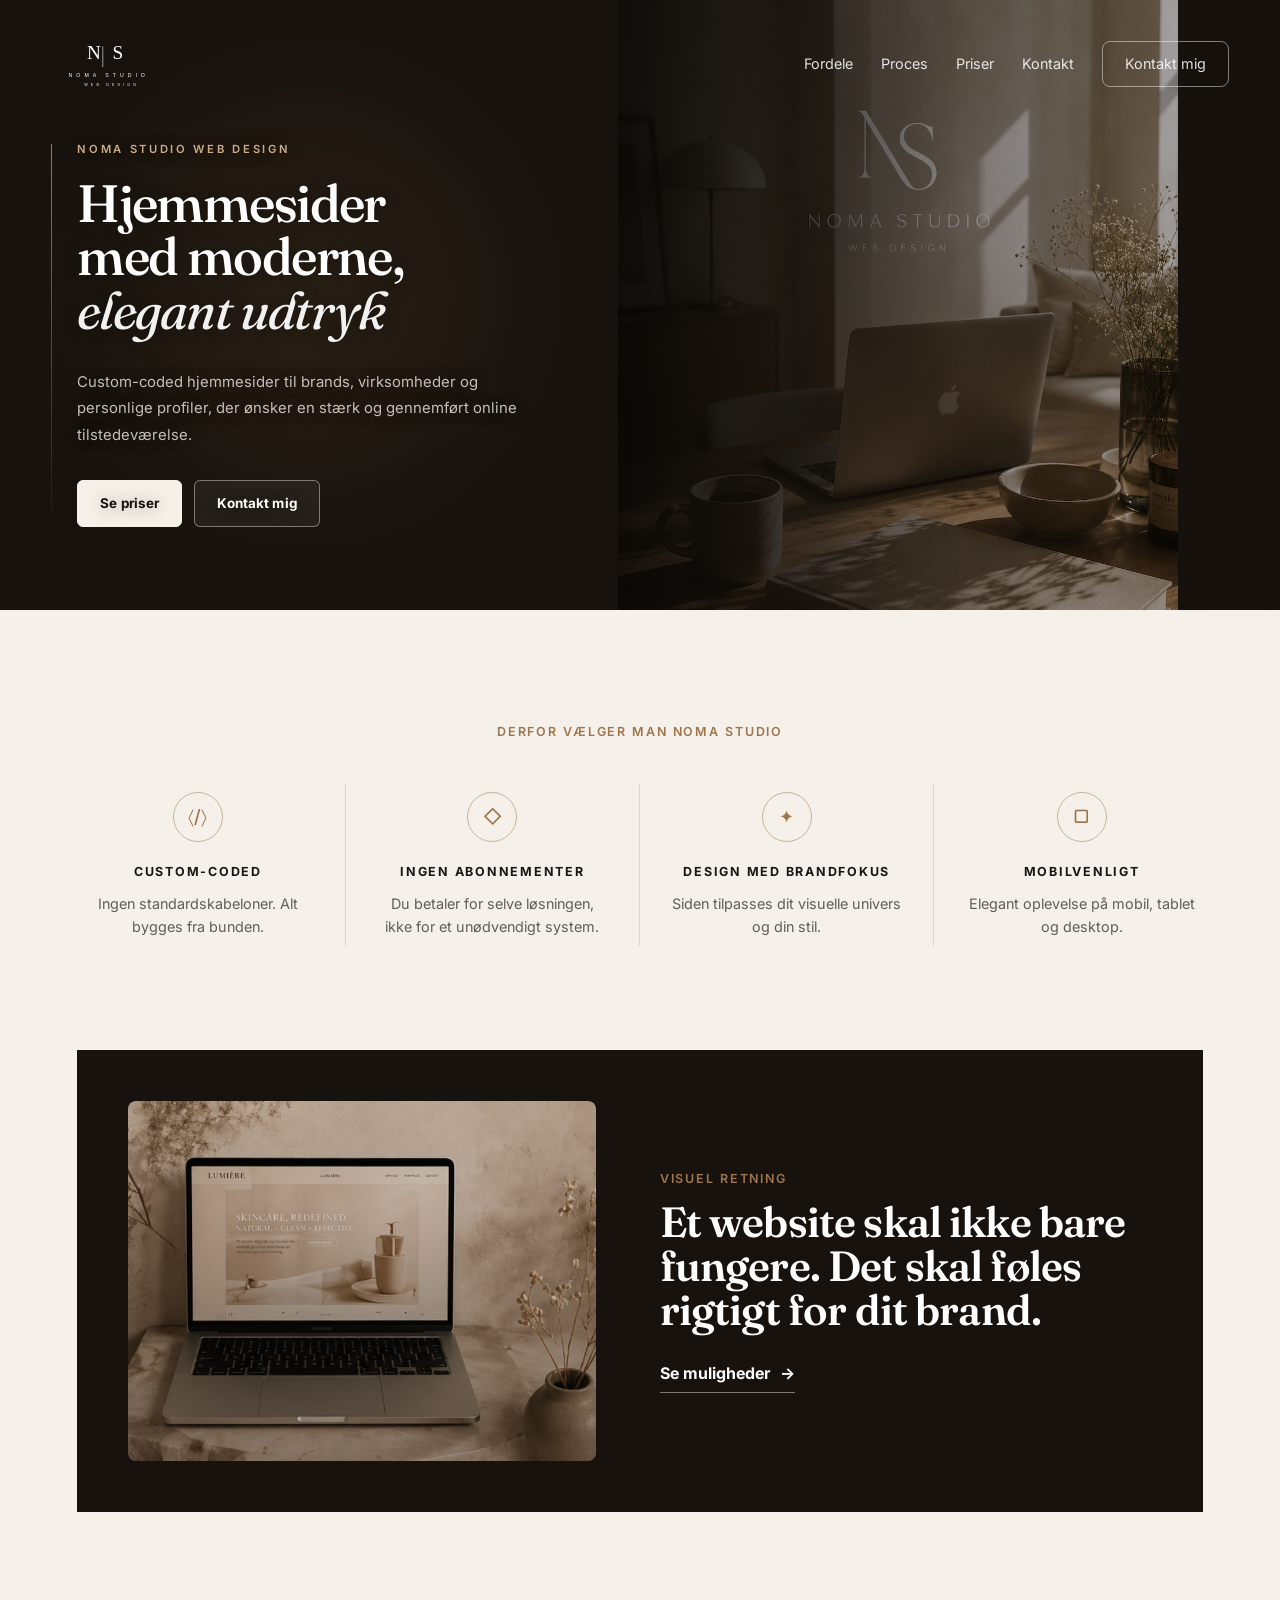
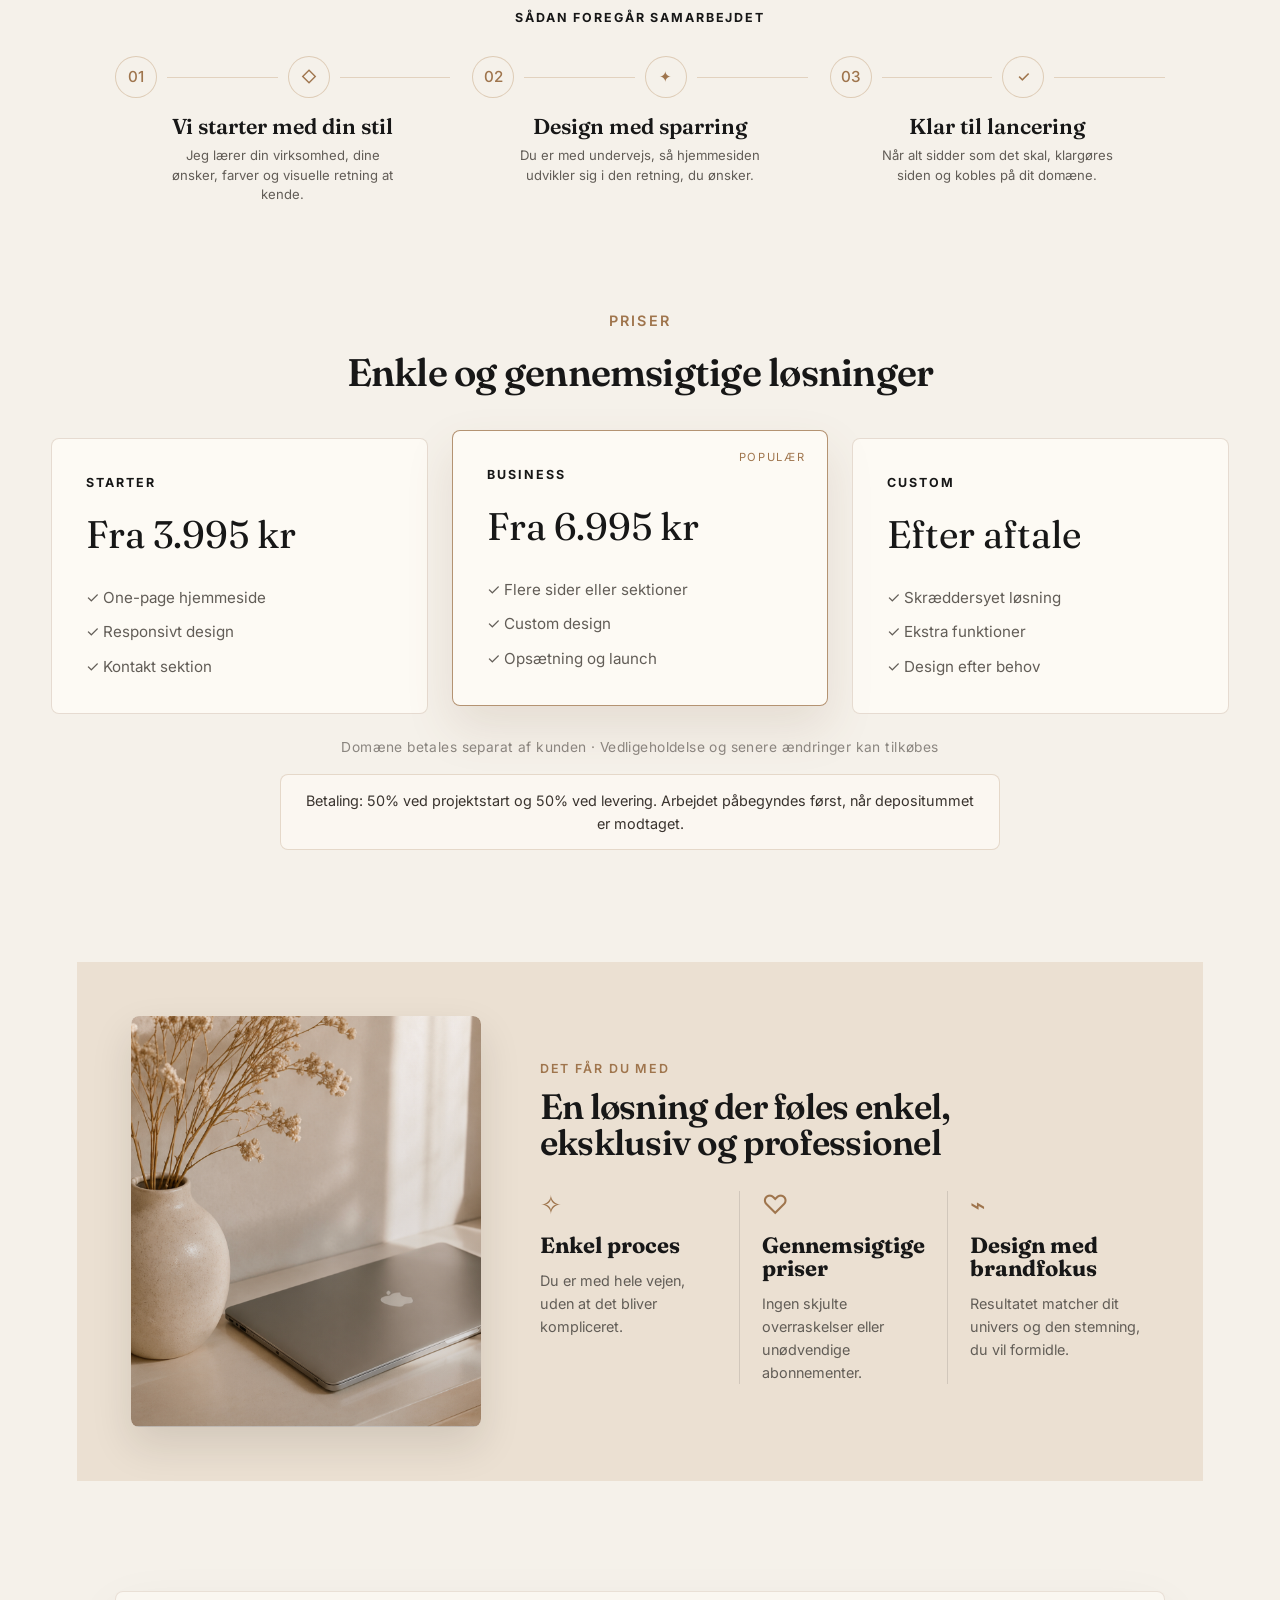
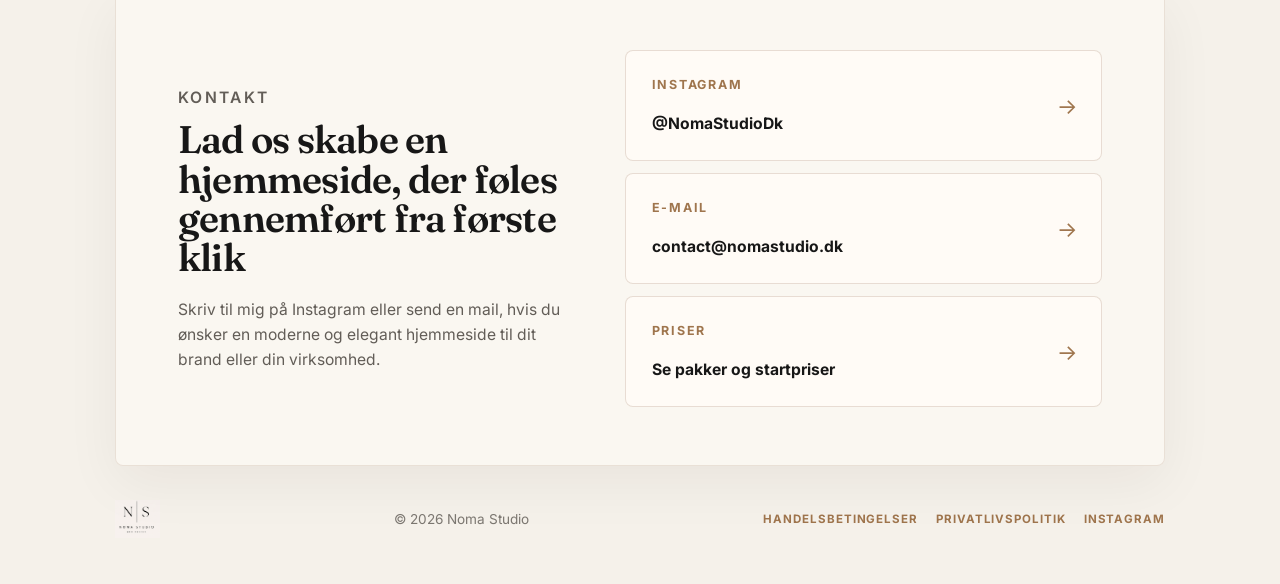
==== index.html @ 877adefb "Add home button and email contact" ====
<!DOCTYPE html>
<html lang="da">
<head>
  <meta charset="UTF-8" />
  <meta name="viewport" content="width=device-width, initial-scale=1.0" />
  <title>Noma Studio | Web design</title>

  <link rel="preconnect" href="https://fonts.googleapis.com" />
  <link rel="preconnect" href="https://fonts.gstatic.com" crossorigin />
  <link
    href="https://fonts.googleapis.com/css2?family=Fraunces:opsz,wght@9..144,500;9..144,600;9..144,700&family=Inter:wght@400;500;600;700&display=swap"
    rel="stylesheet"
  />

  <link rel="stylesheet" href="style.css" />
  <link rel="icon" href="nomastudio-logo.png" />
</head>

<body>
  <header class="hero-section" id="top">
    <nav class="navbar">
      <a href="#top" class="brand" aria-label="Noma Studio">
        <img src="nomastudio-logo-dark.svg" alt="Noma Studio Web Design logo" />
      </a>

      <div class="nav-links">
        <a href="#fordele">Fordele</a>
        <a href="#proces">Proces</a>
        <a href="#priser">Priser</a>
        <a href="#kontakt">Kontakt</a>
        <a href="#kontakt" class="nav-btn">Kontakt mig</a>
      </div>
    </nav>

    <div class="hero-inner">
      <div class="hero-text">
        <p class="eyebrow">Noma Studio Web Design</p>

        <h1>
          <span>Hjemmesider</span>
          <span>med moderne,</span>
          <em>elegant udtryk</em>
        </h1>

        <p>
          Custom-coded hjemmesider til brands, virksomheder og personlige profiler,
          der ønsker en stærk og gennemført online tilstedeværelse.
        </p>

        <div class="hero-buttons">
          <a href="#priser" class="btn btn-dark">Se priser</a>
          <a href="#kontakt" class="btn btn-light">Kontakt mig</a>
        </div>
      </div>
    </div>
  </header>

  <main>
    <section class="benefits reveal" id="fordele">
      <p class="section-label center">Derfor vælger man Noma Studio</p>

      <div class="benefit-grid">
        <article class="benefit-card">
          <div class="icon">〈/〉</div>
          <h3>Custom-coded</h3>
          <p>Ingen standardskabeloner. Alt bygges fra bunden.</p>
        </article>

        <article class="benefit-card">
          <div class="icon">◇</div>
          <h3>Ingen abonnementer</h3>
          <p>Du betaler for selve løsningen, ikke for et unødvendigt system.</p>
        </article>

        <article class="benefit-card">
          <div class="icon">✦</div>
          <h3>Design med brandfokus</h3>
          <p>Siden tilpasses dit visuelle univers og din stil.</p>
        </article>

        <article class="benefit-card">
          <div class="icon">▢</div>
          <h3>Mobilvenligt</h3>
          <p>Elegant oplevelse på mobil, tablet og desktop.</p>
        </article>
      </div>
    </section>

    <section class="visual-break reveal" aria-label="Visuel pause">
      <div class="visual-break-image">
        <img src="PICTURE2.png" alt="Elegant hjemmeside vist på laptop i varm minimalistisk styling" />
      </div>

      <div class="visual-break-text">
        <p class="section-label">Visuel retning</p>
        <h2>Et website skal ikke bare fungere. Det skal føles rigtigt for dit brand.</h2>
        <a href="#priser">Se muligheder <span aria-hidden="true">→</span></a>
      </div>
    </section>

    <section class="process reveal" id="proces">
      <p class="process-label">Sådan foregår samarbejdet</p>

      <div class="process-timeline">
        <article class="process-step">
          <div class="step-top">
            <span class="step-number">01</span>
            <div class="step-line"></div>
            <span class="step-icon">◇</span>
            <div class="step-line"></div>
          </div>
          <h3>Vi starter med din stil</h3>
          <p>Jeg lærer din virksomhed, dine ønsker, farver og visuelle retning at kende.</p>
        </article>

        <article class="process-step">
          <div class="step-top">
            <span class="step-number">02</span>
            <div class="step-line"></div>
            <span class="step-icon">✦</span>
            <div class="step-line"></div>
          </div>
          <h3>Design med sparring</h3>
          <p>Du er med undervejs, så hjemmesiden udvikler sig i den retning, du ønsker.</p>
        </article>

        <article class="process-step">
          <div class="step-top">
            <span class="step-number">03</span>
            <div class="step-line"></div>
            <span class="step-icon">✓</span>
            <div class="step-line"></div>
          </div>
          <h3>Klar til lancering</h3>
          <p>Når alt sidder som det skal, klargøres siden og kobles på dit domæne.</p>
        </article>
      </div>
    </section>

    <section class="pricing reveal" id="priser">
      <p class="section-label center">Priser</p>
      <h2>Enkle og gennemsigtige løsninger</h2>

      <div class="pricing-grid">
        <article class="price-card">
          <h3>Starter</h3>
          <p class="price">Fra 3.995 kr</p>
          <ul>
            <li>✓ One-page hjemmeside</li>
            <li>✓ Responsivt design</li>
            <li>✓ Kontakt sektion</li>
          </ul>
        </article>

        <article class="price-card popular">
          <span class="popular-label">Populær</span>
          <h3>Business</h3>
          <p class="price">Fra 6.995 kr</p>
          <ul>
            <li>✓ Flere sider eller sektioner</li>
            <li>✓ Custom design</li>
            <li>✓ Opsætning og launch</li>
          </ul>
        </article>

        <article class="price-card">
          <h3>Custom</h3>
          <p class="price">Efter aftale</p>
          <ul>
            <li>✓ Skræddersyet løsning</li>
            <li>✓ Ekstra funktioner</li>
            <li>✓ Design efter behov</li>
          </ul>
        </article>
      </div>

      <p class="price-note">
        Domæne betales separat af kunden · Vedligeholdelse og senere ændringer kan tilkøbes
      </p>
      <p class="payment-note">
        Betaling: 50% ved projektstart og 50% ved levering. Arbejdet påbegyndes først,
        når depositummet er modtaget.
      </p>
    </section>

    <section class="value-contact reveal">
      <div class="value-image">
        <img src="PICTURE4.png" alt="Minimalistisk arbejdsbord med laptop, vase og varm belysning" />
      </div>

      <div class="value-content">
        <p class="section-label">Det får du med</p>
        <h2>En løsning der føles enkel, eksklusiv og professionel</h2>

        <div class="mini-values">
          <div class="mini-value">
            <div class="mini-icon">✧</div>
            <h3>Enkel proces</h3>
            <p>Du er med hele vejen, uden at det bliver kompliceret.</p>
          </div>

          <div class="mini-value">
            <div class="mini-icon">♡</div>
            <h3>Gennemsigtige priser</h3>
            <p>Ingen skjulte overraskelser eller unødvendige abonnementer.</p>
          </div>

          <div class="mini-value">
            <div class="mini-icon">⌁</div>
            <h3>Design med brandfokus</h3>
            <p>Resultatet matcher dit univers og den stemning, du vil formidle.</p>
          </div>
        </div>
      </div>
    </section>

    <section class="contact reveal" id="kontakt">
      <div class="contact-text">
        <p class="section-label">Kontakt</p>
        <h2>Lad os skabe en hjemmeside, der føles gennemført fra første klik</h2>
        <p>
          Skriv til mig på Instagram eller send en mail, hvis du ønsker en moderne
          og elegant hjemmeside til dit brand eller din virksomhed.
        </p>
      </div>

      <div class="contact-cards">
        <a class="contact-card" href="https://www.instagram.com/NomaStudioDk/" target="_blank" rel="noreferrer">
          <span>Instagram</span>
          <strong>@NomaStudioDk</strong>
          <span class="card-arrow" aria-hidden="true">→</span>
        </a>

        <a class="contact-card" href="mailto:contact@nomastudio.dk">
          <span>E-mail</span>
          <strong>contact@nomastudio.dk</strong>
          <span class="card-arrow" aria-hidden="true">→</span>
        </a>

        <a class="contact-card" href="#priser">
          <span>Priser</span>
          <strong>Se pakker og startpriser</strong>
          <span class="card-arrow" aria-hidden="true">→</span>
        </a>
      </div>
    </section>
  </main>

  <footer class="footer">
    <a href="#top" class="footer-logo" aria-label="Noma Studio">
      <img src="nomastudio-logo.png" alt="Noma Studio Web Design logo" />
    </a>
    <p>© 2026 Noma Studio</p>
    <div class="footer-links">
      <a href="handelsbetingelser.html">Handelsbetingelser</a>
      <a href="privatlivspolitik.html">Privatlivspolitik</a>
      <a href="https://www.instagram.com/NomaStudioDk/" target="_blank" rel="noreferrer">
        Instagram
      </a>
    </div>
  </footer>

  <script>
    const revealItems = document.querySelectorAll(".reveal");

    const revealObserver = new IntersectionObserver(
      (entries) => {
        entries.forEach((entry) => {
          if (entry.isIntersecting) {
            entry.target.classList.add("is-visible");
            revealObserver.unobserve(entry.target);
          }
        });
      },
      { threshold: 0.16 }
    );

    revealItems.forEach((item) => revealObserver.observe(item));
  </script>
</body>
</html>
---- style.css ----
:root {
  --bg: #f5f1ea;
  --panel: #ebe0d2;
  --text: #171717;
  --muted: #625d57;
  --accent: #9f754d;
  --accent-deep: #7f5734;
  --ink-soft: #39332e;
  --line: rgba(127, 87, 52, 0.18);
  --card: rgba(255, 252, 247, 0.74);
  --shadow: 0 22px 55px rgba(32, 25, 19, 0.1);
  --max: 1180px;
}

* {
  margin: 0;
  padding: 0;
  box-sizing: border-box;
}

html {
  scroll-behavior: smooth;
}

body {
  font-family: "Inter", sans-serif;
  background: var(--bg);
  color: var(--text);
  line-height: 1.6;
}

a {
  color: inherit;
  text-decoration: none;
}

img {
  width: 100%;
  display: block;
}

/* HERO TOP */
.hero-section {
  min-height: 610px;
  color: #fff;
  background:
    linear-gradient(
      90deg,
      rgba(6, 5, 4, 0.9) 0%,
      rgba(18, 15, 12, 0.76) 36%,
      rgba(18, 15, 12, 0.42) 62%,
      rgba(18, 15, 12, 0.18) 100%
    ),
    url("value-studio.png");
  background-color: #17120d;
  background-size: min(44vw, 560px) auto;
  background-position: right 8vw center;
  background-repeat: no-repeat;
  position: relative;
  overflow: hidden;
}

.hero-section::after {
  content: "";
  position: absolute;
  inset: 0;
  pointer-events: none;
  background:
    radial-gradient(circle at 24% 48%, rgba(159, 117, 77, 0.13), transparent 28%),
    linear-gradient(90deg, rgba(15, 11, 8, 0) 0%, rgba(15, 11, 8, 0) 58%, rgba(15, 11, 8, 0.2) 100%);
}

.navbar {
  width: min(92%, var(--max));
  margin: 0 auto;
  padding: 34px 0 0;
  display: flex;
  align-items: center;
  justify-content: space-between;
  gap: 28px;
  position: relative;
  z-index: 2;
}

.brand {
  display: inline-flex;
  align-items: center;
  justify-content: center;
  width: auto;
  height: auto;
  padding: 0;
  flex: 0 0 auto;
}

.brand img {
  width: 104px;
  height: auto;
  max-width: 104px;
  max-height: 60px;
  object-fit: contain;
}

.nav-links {
  display: flex;
  align-items: center;
  gap: 28px;
}

.nav-links a {
  font-size: 0.9rem;
  color: rgba(255, 255, 255, 0.86);
}

.nav-btn {
  padding: 10px 22px;
  border: 1px solid rgba(255, 255, 255, 0.46);
  border-radius: 8px;
}

.hero-inner {
  width: min(92%, var(--max));
  margin: 0 auto;
  min-height: 480px;
  display: flex;
  align-items: center;
  position: relative;
  z-index: 1;
}

.hero-text {
  max-width: 520px;
  padding-left: 26px;
  position: relative;
  text-shadow: 0 1px 16px rgba(0, 0, 0, 0.34);
}

.hero-text::before {
  content: "";
  position: absolute;
  left: 0;
  top: 3px;
  width: 1px;
  height: 100%;
  max-height: 370px;
  background: linear-gradient(180deg, rgba(178, 129, 82, 0.9), rgba(178, 129, 82, 0.08));
}

.eyebrow,
.section-label {
  text-transform: uppercase;
  letter-spacing: 0.15em;
  font-size: 0.78rem;
  font-weight: 600;
  color: var(--accent);
}

.eyebrow {
  margin-bottom: 18px;
}

.hero-text .eyebrow {
  color: rgba(215, 181, 145, 0.94);
  font-size: 0.7rem;
  letter-spacing: 0.24em;
}

.hero-text h1 {
  font-family: "Fraunces", serif;
  font-size: clamp(2.65rem, 4.1vw, 3.65rem);
  letter-spacing: -0.03em;
  line-height: 1.02;
  font-weight: 520;
  max-width: 520px;
  margin-bottom: 32px;
}

.hero-text h1 em,
.hero-text h1 span {
  display: block;
}

.hero-text h1 em {
  font-style: italic;
  color: rgba(255, 255, 255, 0.94);
  font-weight: 430;
}

.hero-text > p:not(.eyebrow) {
  max-width: 455px;
  color: rgba(245, 241, 234, 0.78);
  font-size: 0.93rem;
  line-height: 1.75;
  margin-bottom: 32px;
}

.hero-buttons {
  display: flex;
  gap: 12px;
}

.btn {
  display: inline-flex;
  align-items: center;
  justify-content: center;
  min-height: 46px;
  padding: 12px 22px;
  border-radius: 6px;
  font-weight: 700;
  font-size: 0.84rem;
  letter-spacing: 0.01em;
  transition: transform 0.22s ease, background 0.22s ease, border-color 0.22s ease;
}

.btn:hover {
  transform: scale(1.02);
}

.btn-dark {
  background: #f6f0e8;
  color: #17120d;
  border: 1px solid #f6f0e8;
}

.btn-dark:hover {
  background: #ffffff;
  border-color: #ffffff;
}

.btn-light {
  border: 1px solid rgba(245, 241, 234, 0.42);
  background: rgba(245, 241, 234, 0.05);
  color: #fff;
}

.btn-light:hover {
  background: rgba(159, 117, 77, 0.34);
  border-color: rgba(215, 181, 145, 0.7);
}

/* BENEFITS */
.benefits {
  width: min(92%, var(--max));
  margin: 0 auto;
  padding: 112px 0 104px;
}

.center {
  text-align: center;
}

.benefit-grid {
  display: grid;
  grid-template-columns: repeat(4, 1fr);
  gap: 0;
  margin-top: 42px;
}

.benefit-card {
  text-align: center;
  padding: 8px 30px;
  border-right: 1px solid var(--line);
}

.benefit-card:last-child {
  border-right: none;
}

.icon {
  width: 50px;
  height: 50px;
  border: 1px solid rgba(159, 117, 77, 0.5);
  color: var(--accent);
  border-radius: 50%;
  margin: 0 auto 20px;
  display: flex;
  align-items: center;
  justify-content: center;
  font-family: "Inter", sans-serif;
  font-size: 1.15rem;
  font-weight: 500;
}

.benefit-card h3 {
  text-transform: uppercase;
  letter-spacing: 0.14em;
  font-size: 0.78rem;
  margin-bottom: 10px;
}

.benefit-card p {
  color: var(--muted);
  font-size: 0.9rem;
}

/* PROCESS */
.process {
  width: min(88%, 1050px);
  margin: 0 auto;
  padding: 96px 0 48px;
  text-align: center;
}

.process-label {
  text-transform: uppercase;
  letter-spacing: 0.15em;
  font-size: 0.78rem;
  font-weight: 700;
  color: var(--text);
  margin-bottom: 28px;
}

/* VISUAL BREAK */
.visual-break {
  display: grid;
  grid-template-columns: minmax(320px, 0.95fr) 1fr;
  gap: clamp(38px, 5vw, 74px);
  width: min(88%, var(--max));
  margin: 0 auto;
  padding: clamp(34px, 4vw, 54px);
  align-items: center;
  background: #17120d;
  color: #fff;
}

.visual-break-image {
  position: relative;
  overflow: hidden;
  border-radius: 8px;
  min-height: 360px;
}

.visual-break-image::after {
  content: "";
  position: absolute;
  inset: 0;
  background: linear-gradient(180deg, rgba(23, 18, 13, 0.04), rgba(23, 18, 13, 0.26));
  pointer-events: none;
}

.visual-break-image img {
  height: 100%;
  min-height: 360px;
  object-fit: cover;
  object-position: center;
  filter: saturate(0.9) sepia(0.08) brightness(0.95);
}

.visual-break-text {
  max-width: 520px;
}

.visual-break h2 {
  font-family: "Fraunces", serif;
  font-size: clamp(2rem, 3.3vw, 3.15rem);
  letter-spacing: -0.02em;
  line-height: 1.04;
  font-weight: 600;
  margin: 12px 0 28px;
}

.visual-break a {
  display: inline-flex;
  align-items: center;
  gap: 10px;
  color: #fff;
  font-weight: 700;
  border-bottom: 1px solid rgba(255, 255, 255, 0.44);
  padding-bottom: 6px;
}

.visual-break a span {
  transition: transform 0.22s ease;
}

.visual-break a:hover span {
  transform: translateX(4px);
}

.process-timeline {
  display: grid;
  grid-template-columns: repeat(3, 1fr);
  gap: 22px;
}

.step-top {
  display: grid;
  grid-template-columns: auto 1fr auto 1fr;
  align-items: center;
  gap: 10px;
  margin-bottom: 18px;
}

.step-number,
.step-icon {
  width: 42px;
  height: 42px;
  border: 1px solid rgba(184, 143, 99, 0.38);
  border-radius: 50%;
  background: var(--bg);
  color: var(--accent);
  display: inline-flex;
  align-items: center;
  justify-content: center;
  font-size: 0.95rem;
  font-family: "Inter", sans-serif;
  font-weight: 500;
}

.step-line {
  height: 1px;
  background: rgba(184, 143, 99, 0.32);
}

.process-step h3 {
  font-family: "Fraunces", serif;
  font-size: 1.35rem;
  line-height: 1;
  font-weight: 600;
  margin-bottom: 8px;
}

.process-step p {
  max-width: 240px;
  margin: 0 auto;
  color: var(--muted);
  font-size: 0.82rem;
  line-height: 1.5;
}

/* PRICING */
.pricing {
  width: min(92%, var(--max));
  margin: 0 auto;
  padding: 56px 0 112px;
  text-align: center;
}

.pricing h2 {
  font-family: "Fraunces", serif;
  font-size: clamp(1.8rem, 3vw, 2.5rem);
  letter-spacing: -0.02em;
  font-weight: 600;
  margin: 10px 0 34px;
}

.pricing > .section-label {
  font-size: 0.9rem;
  font-weight: 600;
}

.pricing-grid {
  display: grid;
  grid-template-columns: repeat(3, 1fr);
  gap: 24px;
  text-align: left;
}

.price-card {
  position: relative;
  padding: 34px;
  border: 1px solid var(--line);
  border-radius: 8px;
  background: var(--card);
  transition: transform 0.25s ease, box-shadow 0.25s ease, border-color 0.25s ease;
}

.price-card.popular {
  transform: translateY(-8px);
  border-color: rgba(159, 117, 77, 0.78);
  box-shadow: 0 22px 48px rgba(127, 87, 52, 0.13);
}

.price-card:hover {
  transform: translateY(-4px);
  border-color: rgba(159, 117, 77, 0.38);
  box-shadow: 0 18px 42px rgba(32, 25, 19, 0.08);
}

.price-card.popular:hover {
  transform: translateY(-10px);
}

.popular-label {
  position: absolute;
  top: 18px;
  right: 22px;
  font-size: 0.7rem;
  color: var(--accent);
  text-transform: uppercase;
  letter-spacing: 0.15em;
}

.price-card h3 {
  text-transform: uppercase;
  letter-spacing: 0.16em;
  font-size: 0.78rem;
  margin-bottom: 12px;
}

.price {
  font-family: "Fraunces", serif;
  font-size: 2.4rem;
  margin-bottom: 20px;
}

.price-card ul {
  list-style: none;
  display: grid;
  gap: 10px;
  color: var(--muted);
  font-size: 0.95rem;
}

.price-note {
  text-align: center;
  color: rgba(98, 93, 87, 0.72);
  font-size: 0.86rem;
  letter-spacing: 0.03em;
  margin-top: 22px;
}

.payment-note {
  max-width: 720px;
  margin: 16px auto 0;
  padding: 14px 18px;
  border: 1px solid rgba(159, 117, 77, 0.24);
  border-radius: 8px;
  background: rgba(255, 252, 247, 0.58);
  color: var(--ink-soft);
  font-size: 0.9rem;
  line-height: 1.6;
}

/* VALUE */
.value-contact {
  display: grid;
  grid-template-columns: minmax(260px, 350px) 1fr;
  gap: clamp(30px, 4.6vw, 64px);
  width: min(88%, var(--max));
  margin: 0 auto;
  padding: clamp(34px, 4.5vw, 54px);
  align-items: center;
  background: var(--panel);
}

.value-image {
  align-self: center;
  position: relative;
  overflow: hidden;
  border-radius: 8px;
  box-shadow: 0 18px 42px rgba(32, 25, 19, 0.12);
}

.value-image::after {
  content: "";
  position: absolute;
  inset: 0;
  background: linear-gradient(180deg, rgba(23, 18, 13, 0.02), rgba(23, 18, 13, 0.18));
  pointer-events: none;
}

.value-image img {
  height: auto;
  aspect-ratio: 4 / 4.7;
  object-fit: cover;
  object-position: 34% center;
  border-radius: 8px;
}

.value-content {
  padding: 0;
}

.value-content h2 {
  font-family: "Fraunces", serif;
  font-size: clamp(2.05rem, 2.75vw, 2.75rem);
  letter-spacing: -0.02em;
  line-height: 1.03;
  max-width: 560px;
  margin: 10px 0 30px;
  font-weight: 600;
}

.mini-values {
  display: grid;
  grid-template-columns: repeat(3, 1fr);
  gap: 0;
  max-width: 760px;
}

.mini-value {
  padding: 0 22px;
  border-right: 1px solid rgba(23, 23, 23, 0.12);
}

.mini-value:first-child {
  padding-left: 0;
}

.mini-value:last-child {
  border-right: none;
  padding-right: 0;
}

.mini-icon {
  color: var(--accent);
  font-size: 1.65rem;
  line-height: 1;
  margin-bottom: 16px;
}

.mini-values h3 {
  font-family: "Fraunces", serif;
  font-size: 1.38rem;
  line-height: 1.05;
  margin-bottom: 12px;
}

.mini-values p {
  color: var(--muted);
  font-size: 0.9rem;
  line-height: 1.6;
}

/* CONTACT */
.contact {
  display: grid;
  grid-template-columns: 0.9fr 1.1fr;
  gap: 56px;
  width: min(84%, 1050px);
  margin: 110px auto 0;
  padding: 58px 62px;
  align-items: center;
  background: rgba(255, 252, 247, 0.54);
  border: 1px solid rgba(127, 87, 52, 0.14);
  border-radius: 8px;
  box-shadow: 0 18px 55px rgba(32, 25, 19, 0.055);
}

.contact h2 {
  font-family: "Fraunces", serif;
  font-size: clamp(2.2rem, 3vw, 3.05rem);
  letter-spacing: -0.02em;
  line-height: 1.02;
  max-width: 500px;
  margin: 10px 0 20px;
  font-weight: 600;
}

.contact p {
  color: var(--muted);
  max-width: 430px;
  font-size: 0.98rem;
}

.contact-cards {
  display: grid;
  gap: 12px;
}

.contact-card {
  position: relative;
  display: grid;
  gap: 8px;
  padding: 24px 58px 24px 26px;
  border: 1px solid var(--line);
  border-radius: 8px;
  background: rgba(255, 252, 247, 0.86);
  transition: transform 0.25s ease, box-shadow 0.25s ease, border-color 0.25s ease, background 0.25s ease;
}

.contact-card:hover {
  transform: translateY(-4px);
  border-color: rgba(159, 117, 77, 0.48);
  background: rgba(255, 252, 247, 0.92);
  box-shadow: 0 16px 36px rgba(32, 25, 19, 0.07);
}

.card-arrow {
  position: absolute;
  right: 24px;
  top: 50%;
  color: var(--accent);
  font-size: 1.35rem;
  transform: translateY(-50%);
  transition: transform 0.22s ease;
}

.contact-card:hover .card-arrow {
  transform: translate(5px, -50%);
}

.reveal {
  opacity: 0;
  transform: translateY(24px);
  transition: opacity 0.7s ease, transform 0.7s ease;
}

.reveal.is-visible {
  opacity: 1;
  transform: translateY(0);
}

@media (prefers-reduced-motion: reduce) {
  html {
    scroll-behavior: auto;
  }

  .btn,
  .price-card,
  .contact-cards a,
  .reveal {
    transition: none;
  }

  .reveal {
    opacity: 1;
    transform: none;
  }
}

.contact-cards span:not(.card-arrow) {
  display: block;
  font-size: 0.78rem;
  color: var(--accent);
  margin-bottom: 8px;
  text-transform: uppercase;
  letter-spacing: 0.14em;
  font-weight: 700;
}

.contact-cards strong {
  font-size: 0.98rem;
}

.footer {
  display: flex;
  align-items: center;
  justify-content: space-between;
  gap: 24px;
  width: min(84%, 1050px);
  margin: 0 auto;
  padding: 34px 0 46px;
  color: rgba(98, 93, 87, 0.82);
  font-size: 0.85rem;
}

.footer-logo {
  display: inline-flex;
  align-items: center;
}

.footer-logo img {
  width: auto;
  max-height: 38px;
  object-fit: contain;
}

.footer-links {
  display: flex;
  align-items: center;
  justify-content: flex-end;
  gap: 18px;
  flex-wrap: wrap;
}

.footer-links a {
  color: var(--accent);
  font-weight: 700;
  letter-spacing: 0.08em;
  text-transform: uppercase;
  font-size: 0.72rem;
}

/* LEGAL PAGES */
.legal-page {
  background:
    linear-gradient(180deg, rgba(235, 224, 210, 0.78), rgba(245, 241, 234, 0.96) 360px),
    var(--bg);
}

.legal-header {
  width: min(92%, var(--max));
  margin: 0 auto;
  padding: 32px 0 58px;
}

.legal-nav {
  display: flex;
  align-items: center;
  justify-content: space-between;
  gap: 28px;
}

.legal-nav .brand img {
  width: 92px;
  max-width: 92px;
  max-height: 54px;
}

.legal-nav-links {
  display: flex;
  align-items: center;
  gap: 24px;
  color: var(--muted);
  font-size: 0.88rem;
  font-weight: 600;
}

.legal-nav-links a {
  transition: color 0.2s ease;
}

.legal-nav-links a:hover {
  color: var(--accent);
}

.legal-home-btn {
  padding: 9px 16px;
  border: 1px solid rgba(159, 117, 77, 0.3);
  border-radius: 8px;
  background: rgba(255, 252, 247, 0.48);
  color: var(--text);
}

.legal-home-btn:hover {
  border-color: rgba(159, 117, 77, 0.56);
  background: rgba(255, 252, 247, 0.76);
}

.legal-hero {
  max-width: 760px;
  padding-top: 92px;
}

.legal-hero h1 {
  font-family: "Fraunces", serif;
  font-size: clamp(2.6rem, 5vw, 4.4rem);
  letter-spacing: -0.03em;
  line-height: 1.02;
  font-weight: 600;
  margin: 12px 0 16px;
}

.legal-hero > p:not(.section-label) {
  color: var(--muted);
  font-weight: 600;
}

.legal-content {
  width: min(92%, 900px);
  margin: 0 auto;
  padding: 0 0 92px;
}

.legal-card {
  padding: clamp(34px, 5vw, 62px);
  border: 1px solid var(--line);
  border-radius: 8px;
  background: rgba(255, 252, 247, 0.76);
  box-shadow: 0 24px 60px rgba(32, 25, 19, 0.06);
}

.legal-card h2 {
  font-family: "Fraunces", serif;
  font-size: clamp(1.35rem, 2vw, 1.75rem);
  line-height: 1.1;
  letter-spacing: -0.01em;
  margin: 36px 0 12px;
}

.legal-card p,
.legal-card li {
  color: var(--muted);
  font-size: 0.96rem;
  line-height: 1.75;
}

.legal-card p + p,
.legal-card ul + p,
.legal-card p + ul {
  margin-top: 10px;
}

.legal-card ul {
  padding-left: 20px;
}

.legal-card a {
  color: var(--accent-deep);
  font-weight: 700;
  border-bottom: 1px solid rgba(127, 87, 52, 0.26);
}

.legal-card hr {
  border: 0;
  border-top: 1px solid var(--line);
  margin: 34px 0 6px;
}

/* RESPONSIVE */
@media (max-width: 950px) {
  .hero-section {
    background:
      linear-gradient(
        90deg,
        rgba(6, 5, 4, 0.86),
        rgba(18, 15, 12, 0.48)
      ),
      url("value-studio.png");
    background-size: auto 540px;
    background-position: right -20px center;
  }

  .navbar {
    flex-direction: column;
    align-items: flex-start;
  }

  .nav-links {
    flex-wrap: wrap;
    gap: 16px;
  }

  .hero-inner {
    min-height: 470px;
  }

  .benefit-grid,
  .visual-break,
  .process-timeline,
  .pricing-grid,
  .mini-values,
  .contact-cards,
  .value-contact,
  .contact {
    grid-template-columns: 1fr;
  }

  .value-image img {
    max-height: 300px;
    aspect-ratio: 16 / 10;
    object-position: 36% center;
  }

  .benefit-card {
    border-right: none;
    border-bottom: 1px solid var(--line);
    padding: 28px 0;
  }

  .benefit-card:last-child {
    border-bottom: none;
  }

  .visual-break {
    width: min(92%, var(--max));
  }

  .visual-break-image,
  .visual-break-image img {
    min-height: 300px;
  }

  .mini-value {
    border-right: none;
    border-bottom: 1px solid rgba(23, 23, 23, 0.12);
    padding: 22px 0;
  }

  .mini-value:last-child {
    border-bottom: none;
  }

  .contact {
    width: min(92%, var(--max));
    margin-top: 72px;
  }

  .legal-nav {
    align-items: flex-start;
  }

  .legal-nav-links {
    justify-content: flex-end;
    flex-wrap: wrap;
    gap: 12px 18px;
  }
}

@media (max-width: 768px) {
  .hero-section {
    min-height: 640px;
    background:
      linear-gradient(180deg, rgba(8, 7, 6, 0.72) 0%, rgba(8, 7, 6, 0.62) 38%, rgba(8, 7, 6, 0.9) 100%),
      url("value-studio.png");
    background-size: cover;
    background-position: 58% center;
    background-repeat: no-repeat;
  }

  .navbar {
    width: min(88%, var(--max));
    padding-top: 24px;
    flex-direction: row;
    align-items: center;
    gap: 14px;
  }

  .brand {
    overflow: hidden;
    border-radius: 8px;
  }

  .brand img {
    width: 82px;
    max-width: 82px;
    max-height: 48px;
  }

  .nav-links {
    margin-left: auto;
    gap: 12px;
  }

  .nav-links a:not(.nav-btn) {
    display: none;
  }

  .nav-links a {
    font-size: 0.82rem;
  }

  .nav-btn {
    padding: 9px 15px;
    border-radius: 8px;
    background: rgba(23, 18, 13, 0.32);
    backdrop-filter: blur(10px);
  }

  .hero-inner {
    width: min(88%, var(--max));
    min-height: 500px;
    align-items: center;
    padding: 34px 0 44px;
  }

  .hero-text {
    max-width: 100%;
    padding-left: 18px;
  }

  .hero-text::before {
    max-height: 300px;
  }

  .hero-text h1 em,
  .hero-text h1 span {
    display: inline;
  }

  .hero-text h1 span::after {
    content: " ";
  }

  .hero-text h1 {
    font-size: clamp(1.9rem, 7.5vw, 2.45rem);
    max-width: 340px;
    line-height: 1.08;
    letter-spacing: -0.025em;
    margin-bottom: 20px;
  }

  .hero-text > p:not(.eyebrow) {
    font-size: 0.9rem;
    line-height: 1.55;
    max-width: 325px;
    margin-bottom: 22px;
  }

  .hero-buttons {
    flex-direction: column;
    max-width: 100%;
    width: min(100%, 340px);
  }

  .hero-buttons .btn {
    width: 100%;
    min-height: 48px;
  }

  .benefits {
    padding: 58px 0 52px;
  }

  .benefit-grid {
    grid-template-columns: repeat(2, minmax(0, 1fr));
    gap: 18px;
    margin-top: 28px;
  }

  .benefit-card {
    border: 1px solid var(--line);
    border-radius: 8px;
    padding: 20px 14px;
    background: rgba(255, 252, 247, 0.44);
  }

  .benefit-card:last-child {
    border: 1px solid var(--line);
  }

  .benefit-card .icon {
    width: 38px;
    height: 38px;
    margin-bottom: 14px;
    font-size: 0.95rem;
  }

  .benefit-card h3 {
    font-size: 0.66rem;
    letter-spacing: 0.1em;
    margin-bottom: 7px;
  }

  .benefit-card p {
    font-size: 0.76rem;
    line-height: 1.45;
  }

  .visual-break {
    padding: 28px;
    gap: 24px;
  }

  .visual-break-image,
  .visual-break-image img {
    min-height: 220px;
  }

  .visual-break h2 {
    font-size: clamp(1.65rem, 7vw, 2.1rem);
    margin-bottom: 20px;
  }

  .process {
    padding: 54px 0 34px;
  }

  .process-label {
    margin-bottom: 22px;
  }

  .process-timeline {
    grid-template-columns: 1fr;
    gap: 14px;
  }

  .process-step {
    position: relative;
    padding: 22px 18px 20px;
    border: 1px solid var(--line);
    border-radius: 8px;
    background: rgba(255, 252, 247, 0.44);
  }

  .step-top {
    display: flex;
    justify-content: center;
    margin-bottom: 12px;
  }

  .step-line {
    display: none;
  }

  .step-number {
    position: absolute;
    top: 16px;
    left: 16px;
    width: auto;
    height: auto;
    padding: 4px 8px;
    border-radius: 999px;
    font-size: 0.68rem;
    letter-spacing: 0.08em;
    background: rgba(159, 117, 77, 0.1);
    border-color: rgba(159, 117, 77, 0.22);
  }

  .step-icon {
    width: 42px;
    height: 42px;
  }

  .process-step h3 {
    font-size: 1.15rem;
    line-height: 1.08;
    margin-bottom: 6px;
  }

  .process-step p {
    font-size: 0.8rem;
    max-width: 260px;
  }

  .pricing {
    padding: 42px 0 60px;
  }

  .pricing h2 {
    font-size: clamp(1.55rem, 6.3vw, 2rem);
    line-height: 1.08;
    margin-bottom: 26px;
  }

  .value-content h2,
  .contact h2 {
    font-size: clamp(1.75rem, 7vw, 2.15rem);
    line-height: 1.08;
  }

  .pricing-grid {
    gap: 12px;
  }

  .price-card {
    padding: 22px;
  }

  .price-card.popular,
  .price-card.popular:hover {
    transform: none;
  }

  .price {
    font-size: 1.8rem;
    margin-bottom: 14px;
  }

  .price-card ul {
    gap: 6px;
    font-size: 0.86rem;
    line-height: 1.35;
  }

  .price-note {
    margin-top: 16px;
    font-size: 0.78rem;
  }

  .payment-note {
    margin-top: 12px;
    padding: 13px 14px;
    font-size: 0.78rem;
    line-height: 1.55;
  }

  .value-content {
    padding: 0;
  }

  .value-contact {
    padding: 28px;
    gap: 20px;
  }

  .value-image img {
    max-height: 250px;
  }

  .value-content h2 {
    font-size: clamp(1.35rem, 5.4vw, 1.65rem);
    line-height: 1.08;
    margin: 8px 0 18px;
    max-width: 100%;
  }

  .mini-value {
    padding: 16px 0;
  }

  .mini-icon {
    margin-bottom: 8px;
    font-size: 1.35rem;
  }

  .mini-values h3 {
    font-size: 1.12rem;
    margin-bottom: 7px;
  }

  .mini-values p {
    font-size: 0.82rem;
    line-height: 1.45;
  }

  .contact {
    gap: 28px;
    padding: 30px 24px;
    margin-top: 58px;
  }

  .contact h2 {
    font-size: clamp(1.3rem, 5.2vw, 1.55rem);
    line-height: 1.08;
    margin-bottom: 14px;
    max-width: 100%;
  }

  .contact p {
    font-size: 0.88rem;
    line-height: 1.55;
  }

  .contact-card {
    overflow: hidden;
    padding-top: 20px;
    padding-right: 52px;
    padding-bottom: 20px;
  }

  .card-arrow {
    right: 22px;
    top: 50%;
    transform: translateY(-50%);
  }

  .contact-card:hover .card-arrow {
    transform: translate(4px, -50%);
  }

  .footer {
    width: min(92%, var(--max));
    flex-direction: column;
    align-items: flex-start;
    gap: 14px;
    margin-top: 34px;
    padding: 28px 0 36px;
    border-top: 1px solid var(--line);
  }

  .footer-logo img {
    max-height: 32px;
  }

  .footer a:not(.footer-logo) {
    color: var(--accent);
    font-weight: 700;
    letter-spacing: 0.08em;
    text-transform: uppercase;
    font-size: 0.72rem;
  }

  .footer-links {
    justify-content: flex-start;
    gap: 10px 16px;
  }

  .legal-header {
    padding: 24px 0 40px;
  }

  .legal-nav {
    gap: 18px;
  }

  .legal-nav .brand img {
    width: 76px;
    max-width: 76px;
    max-height: 46px;
  }

  .legal-nav-links {
    font-size: 0.76rem;
    gap: 10px 14px;
  }

  .legal-home-btn {
    padding: 8px 12px;
  }

  .legal-hero {
    padding-top: 58px;
  }

  .legal-hero h1 {
    font-size: clamp(2.05rem, 9vw, 3rem);
  }

  .legal-content {
    padding-bottom: 58px;
  }

  .legal-card {
    padding: 28px 22px;
  }

  .legal-card h2 {
    margin-top: 30px;
    font-size: 1.28rem;
  }

  .legal-card p,
  .legal-card li {
    font-size: 0.88rem;
    line-height: 1.68;
  }
}

@media (max-width: 480px) {
  .hero-section {
    min-height: 620px;
    background-position: 56% center;
  }

  .brand img {
    width: 76px;
    max-width: 76px;
    max-height: 44px;
  }

  .hero-text {
    padding-left: 16px;
    max-width: 100%;
  }

  .hero-text h1 {
    font-size: clamp(1.55rem, 7.4vw, 1.85rem);
    max-width: 330px;
    margin-bottom: 18px;
  }

  .hero-text .eyebrow {
    max-width: 255px;
    font-size: 0.58rem;
    letter-spacing: 0.17em;
    line-height: 1.5;
  }

  .hero-text > p:not(.eyebrow) {
    font-size: 0.84rem;
    max-width: 300px;
  }

  .nav-links {
    justify-content: flex-start;
  }

  .contact-cards a {
    padding: 24px;
  }

  .price-card {
    padding: 20px;
  }

  .benefits {
    padding: 48px 0 44px;
  }

  .benefit-grid {
    gap: 12px;
  }

  .benefit-card {
    padding: 18px 10px;
  }

  .benefit-card h3 {
    font-size: 0.6rem;
  }

  .benefit-card p {
    font-size: 0.72rem;
  }

  .process {
    padding: 44px 0 28px;
  }

  .process-timeline {
    gap: 12px;
  }

  .process-step {
    padding: 20px 14px 18px;
  }

  .step-number {
    top: 14px;
    left: 14px;
  }

  .process-step h3 {
    font-size: 1.05rem;
  }

  .pricing {
    padding: 34px 0 52px;
  }

  .pricing h2 {
    font-size: clamp(1.42rem, 6vw, 1.75rem);
  }

  .value-contact {
    padding: 24px;
    gap: 18px;
  }

  .value-content h2 {
    font-size: clamp(1.22rem, 5.2vw, 1.45rem);
    margin-bottom: 16px;
  }

  .mini-value {
    padding: 14px 0;
  }

  .contact {
    margin-top: 46px;
  }

  .contact h2 {
    font-size: clamp(1.18rem, 5vw, 1.35rem);
  }

  .contact-card {
    padding-right: 52px;
  }

  .footer {
    margin-top: 28px;
    padding-bottom: 32px;
  }

  .footer-links {
    flex-direction: column;
    align-items: flex-start;
    gap: 8px;
  }

  .legal-nav {
    flex-direction: column;
  }

  .legal-nav-links {
    justify-content: flex-start;
  }

  .legal-hero {
    padding-top: 42px;
  }

  .legal-hero h1 {
    font-size: clamp(1.9rem, 10vw, 2.5rem);
  }

  .legal-card {
    padding: 24px 18px;
  }

  .visual-break {
    padding: 26px;
  }

  .visual-break-image,
  .visual-break-image img {
    min-height: 240px;
  }
}
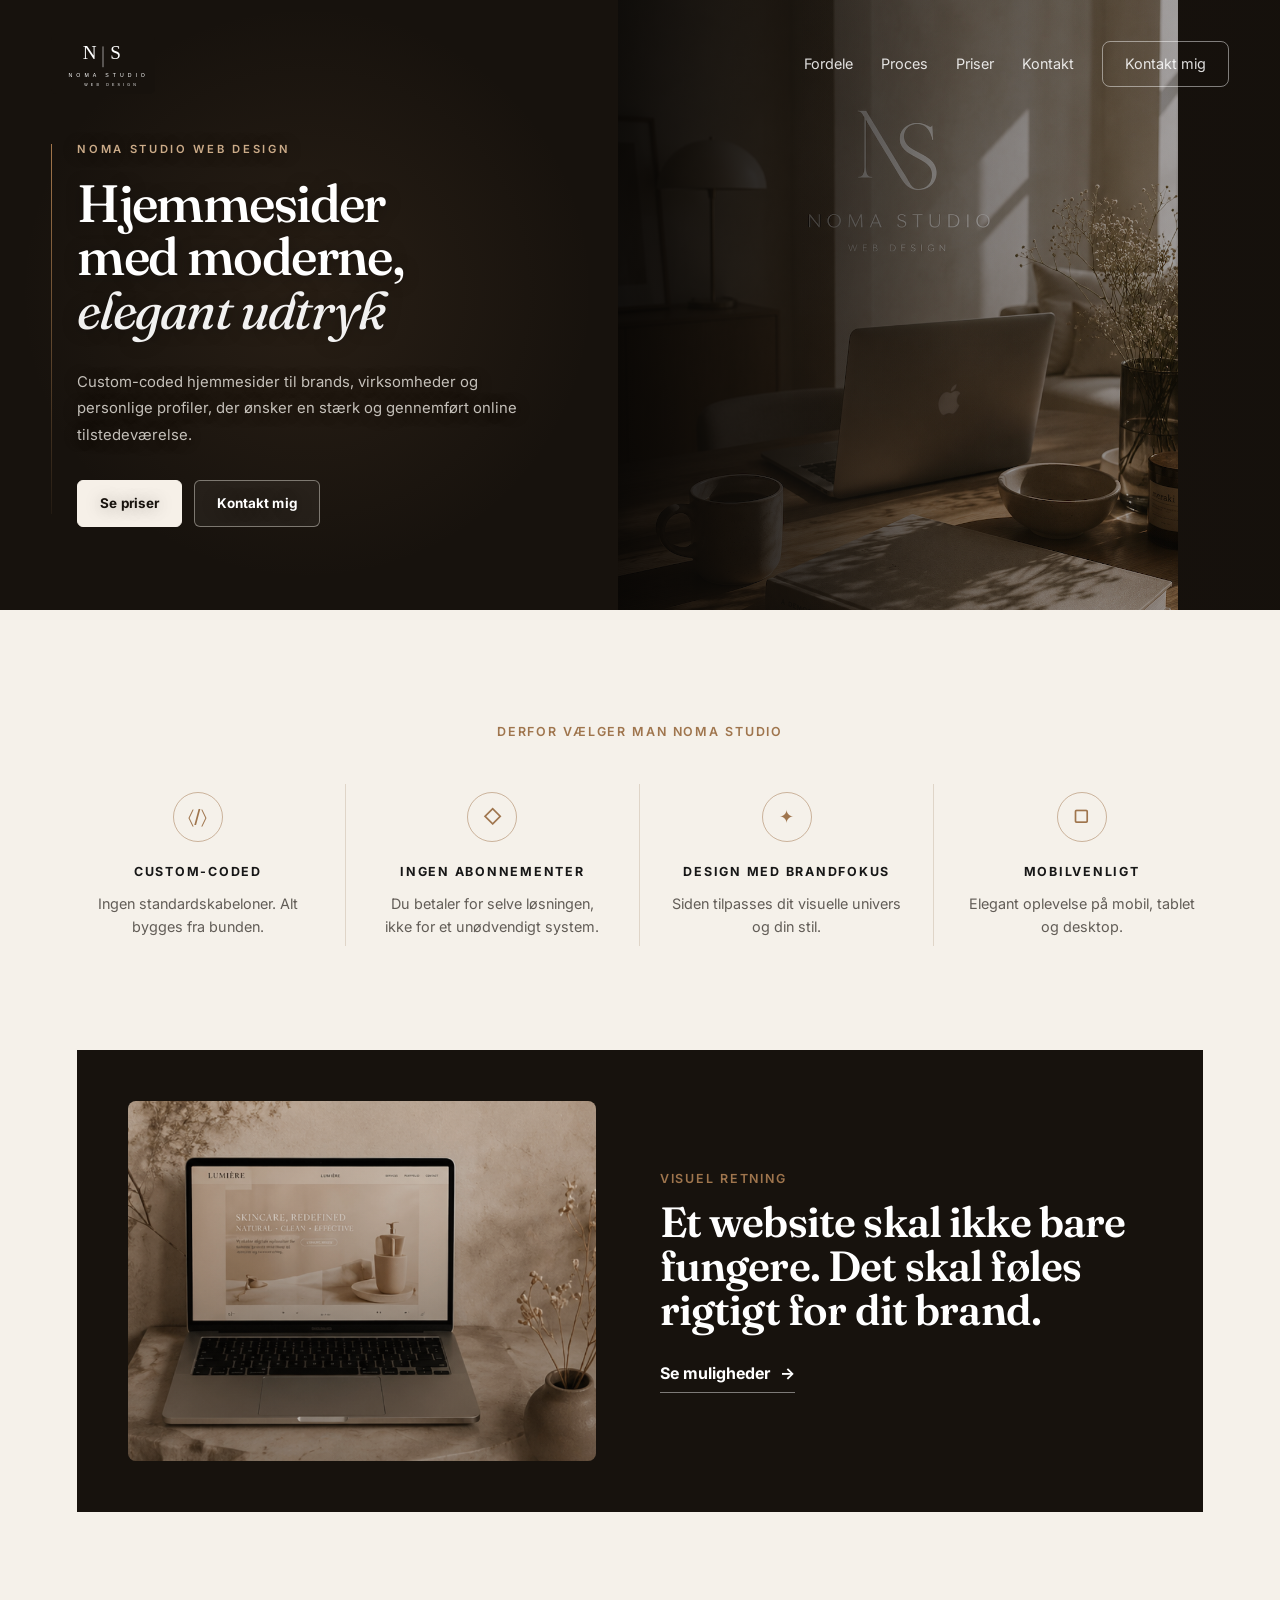
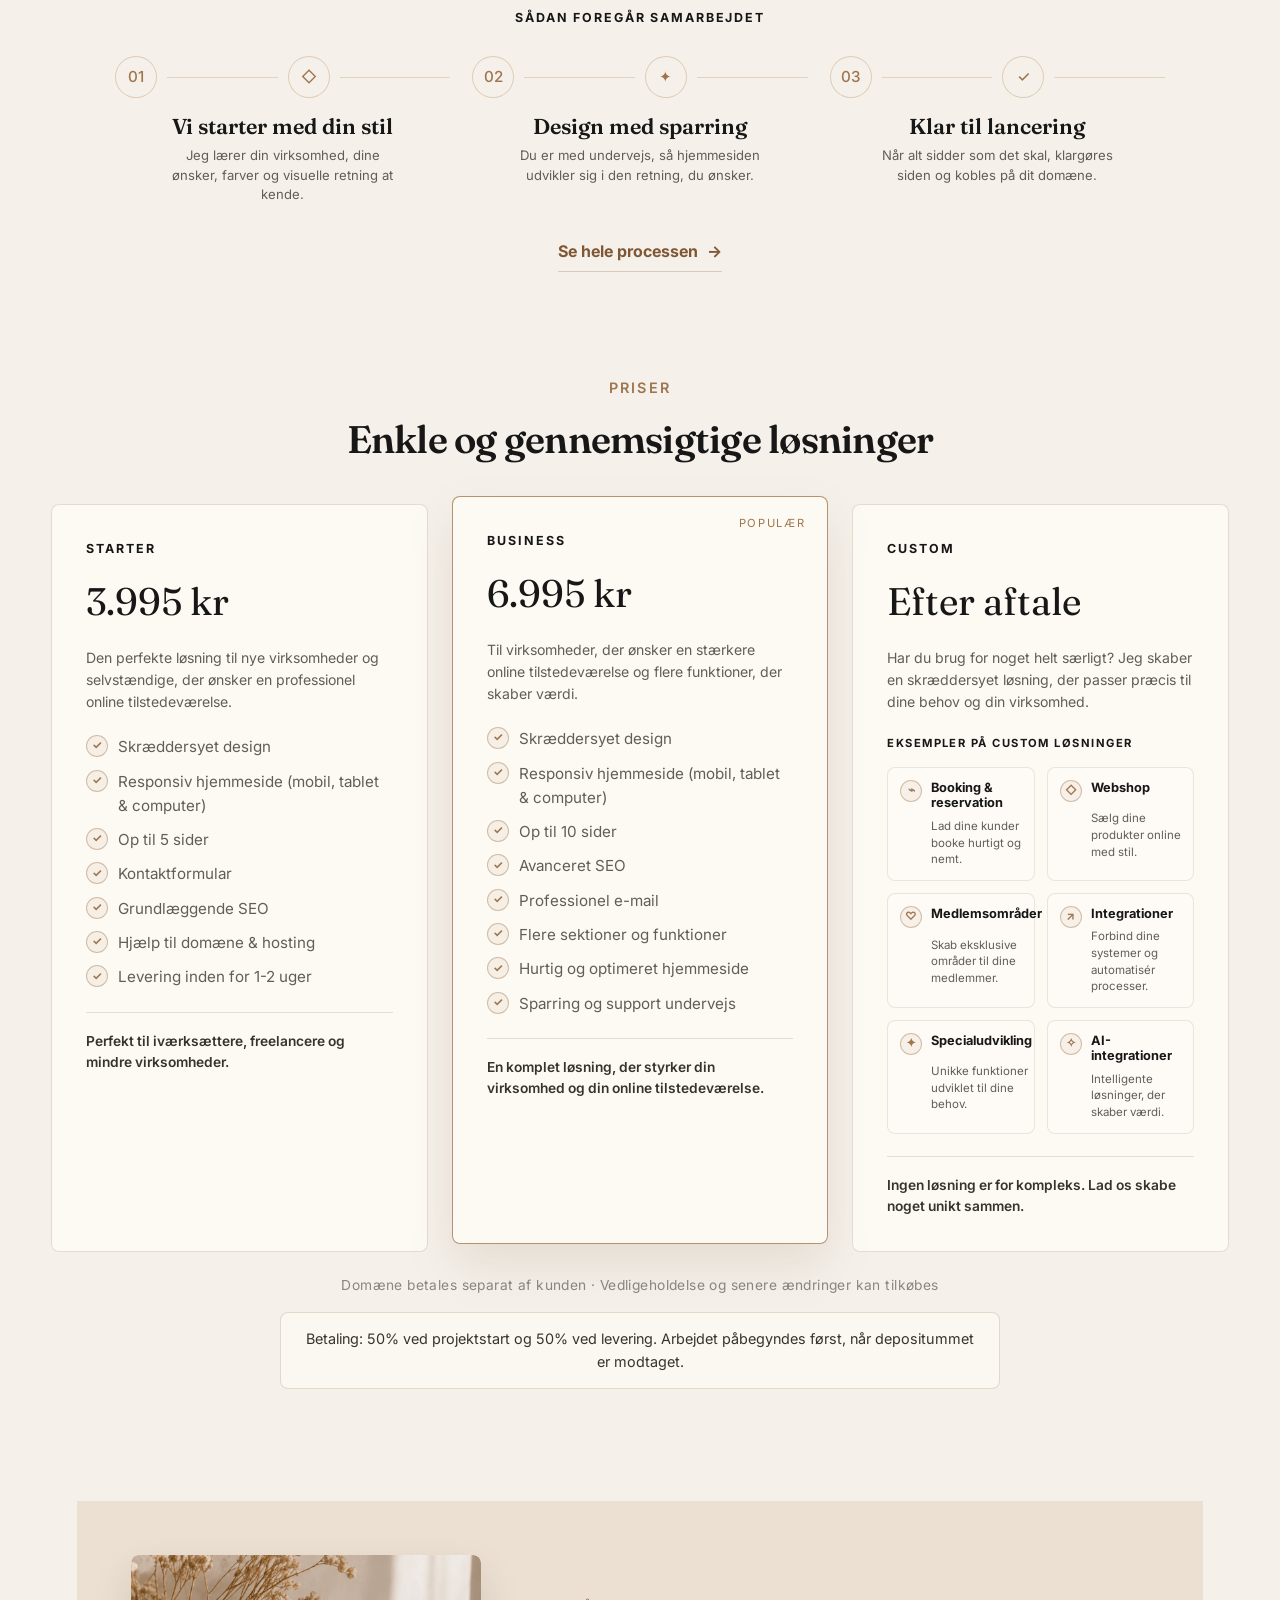
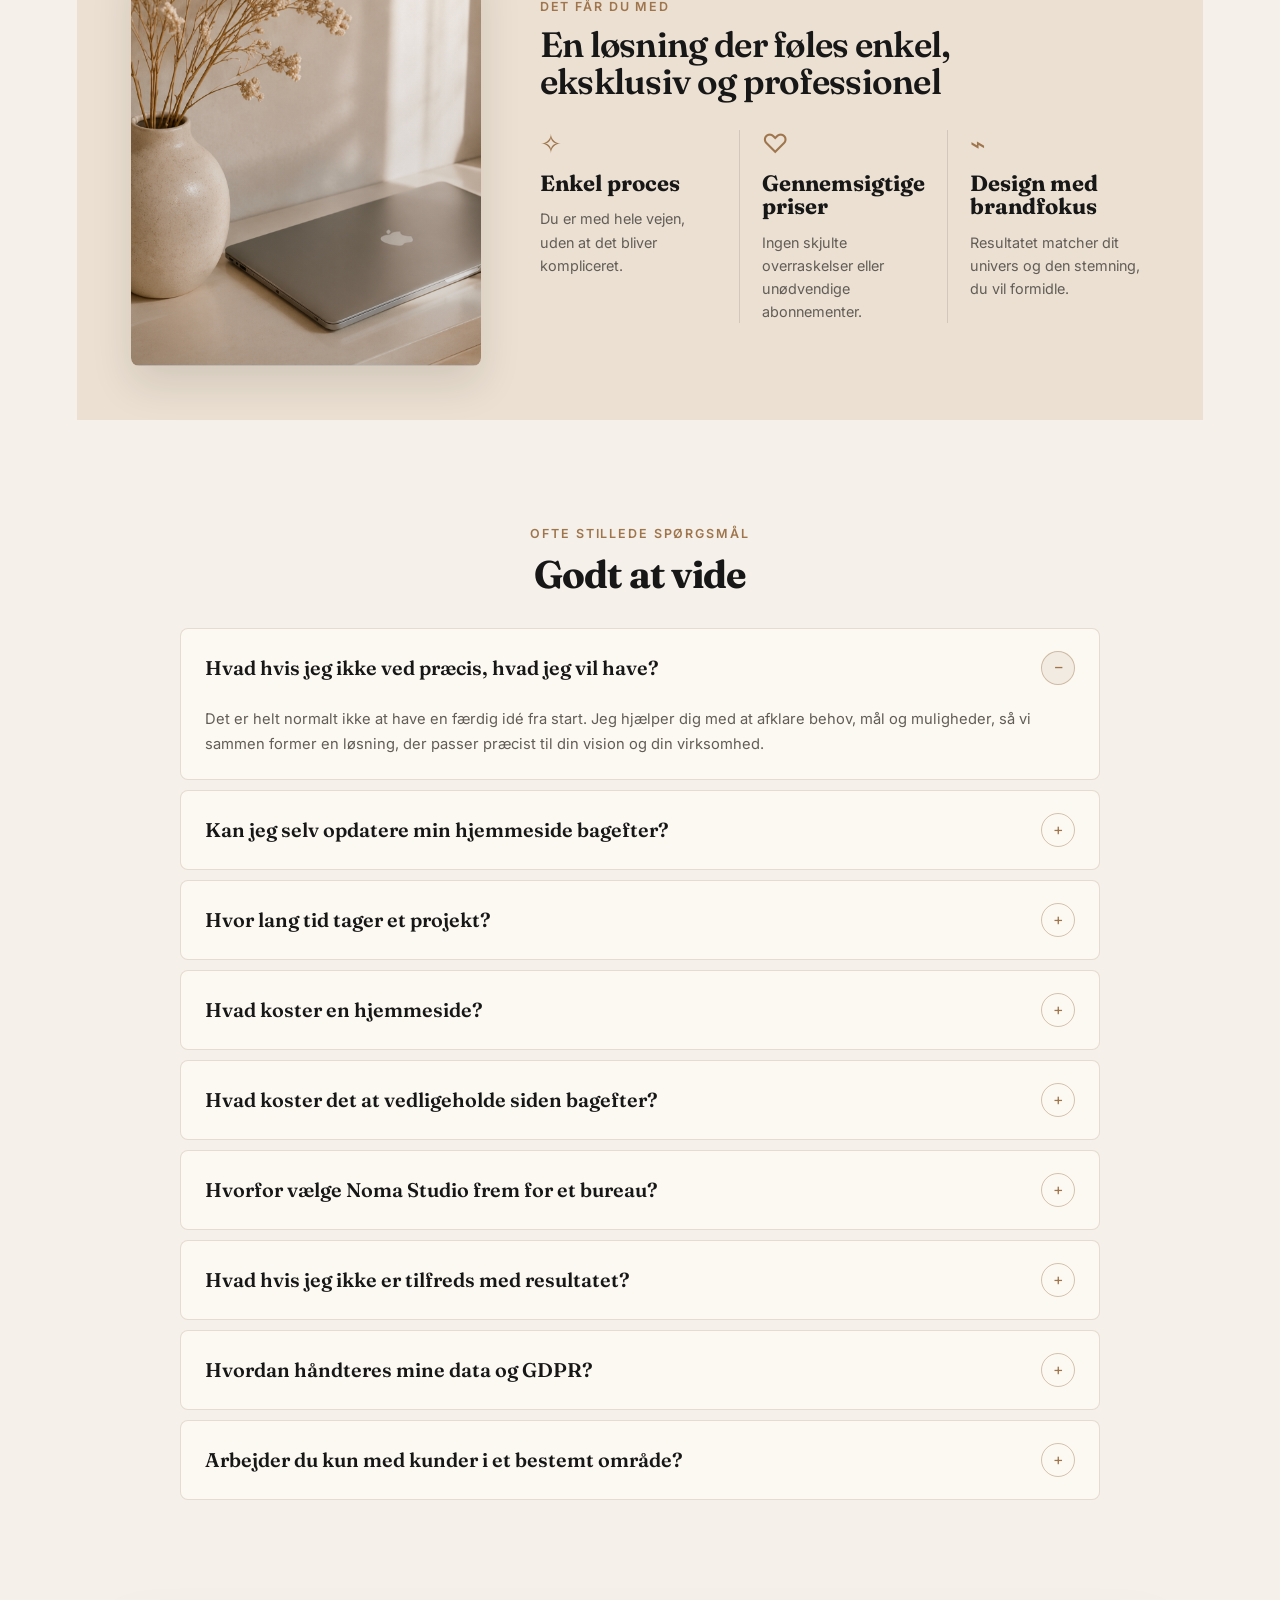
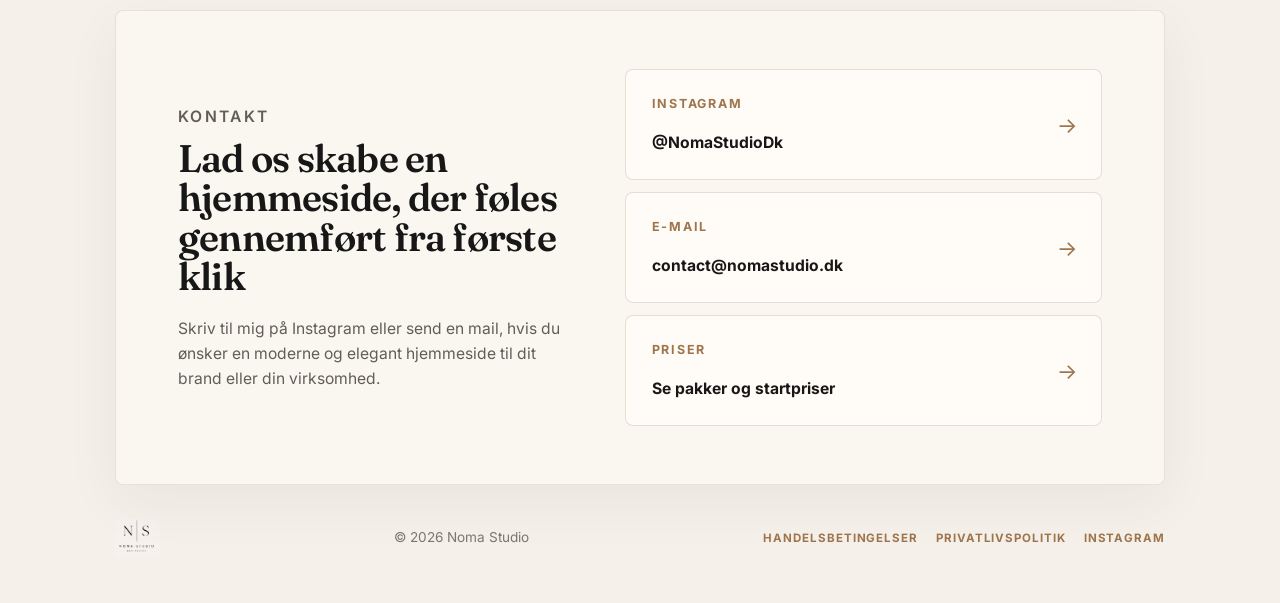
==== commit 148406da: "Add FAQ and process page" ====
--- a/index.html
+++ b/index.html
@@ -25,7 +25,7 @@
 
       <div class="nav-links">
         <a href="#fordele">Fordele</a>
-        <a href="#proces">Proces</a>
+        <a href="proces.html">Proces</a>
         <a href="#priser">Priser</a>
         <a href="#kontakt">Kontakt</a>
         <a href="#kontakt" class="nav-btn">Kontakt mig</a>
@@ -135,6 +135,8 @@
           <p>Når alt sidder som det skal, klargøres siden og kobles på dit domæne.</p>
         </article>
       </div>
+
+      <a href="proces.html" class="process-link">Se hele processen <span aria-hidden="true">→</span></a>
     </section>
 
     <section class="pricing reveal" id="priser">
@@ -144,33 +146,64 @@
       <div class="pricing-grid">
         <article class="price-card">
           <h3>Starter</h3>
-          <p class="price">Fra 3.995 kr</p>
-          <ul>
-            <li>✓ One-page hjemmeside</li>
-            <li>✓ Responsivt design</li>
-            <li>✓ Kontakt sektion</li>
+          <p class="price">3.995 kr</p>
+          <p class="price-description">
+            Den perfekte løsning til nye virksomheder og selvstændige, der ønsker
+            en professionel online tilstedeværelse.
+          </p>
+          <ul class="price-features">
+            <li><span class="feature-icon">✓</span>Skræddersyet design</li>
+            <li><span class="feature-icon">✓</span>Responsiv hjemmeside (mobil, tablet & computer)</li>
+            <li><span class="feature-icon">✓</span>Op til 5 sider</li>
+            <li><span class="feature-icon">✓</span>Kontaktformular</li>
+            <li><span class="feature-icon">✓</span>Grundlæggende SEO</li>
+            <li><span class="feature-icon">✓</span>Hjælp til domæne & hosting</li>
+            <li><span class="feature-icon">✓</span>Levering inden for 1-2 uger</li>
           </ul>
+          <p class="package-note">Perfekt til iværksættere, freelancere og mindre virksomheder.</p>
         </article>
 
         <article class="price-card popular">
           <span class="popular-label">Populær</span>
           <h3>Business</h3>
-          <p class="price">Fra 6.995 kr</p>
-          <ul>
-            <li>✓ Flere sider eller sektioner</li>
-            <li>✓ Custom design</li>
-            <li>✓ Opsætning og launch</li>
+          <p class="price">6.995 kr</p>
+          <p class="price-description">
+            Til virksomheder, der ønsker en stærkere online tilstedeværelse og flere
+            funktioner, der skaber værdi.
+          </p>
+          <ul class="price-features">
+            <li><span class="feature-icon">✓</span>Skræddersyet design</li>
+            <li><span class="feature-icon">✓</span>Responsiv hjemmeside (mobil, tablet & computer)</li>
+            <li><span class="feature-icon">✓</span>Op til 10 sider</li>
+            <li><span class="feature-icon">✓</span>Avanceret SEO</li>
+            <li><span class="feature-icon">✓</span>Professionel e-mail</li>
+            <li><span class="feature-icon">✓</span>Flere sektioner og funktioner</li>
+            <li><span class="feature-icon">✓</span>Hurtig og optimeret hjemmeside</li>
+            <li><span class="feature-icon">✓</span>Sparring og support undervejs</li>
           </ul>
+          <p class="package-note">En komplet løsning, der styrker din virksomhed og din online tilstedeværelse.</p>
         </article>
 
         <article class="price-card">
           <h3>Custom</h3>
           <p class="price">Efter aftale</p>
-          <ul>
-            <li>✓ Skræddersyet løsning</li>
-            <li>✓ Ekstra funktioner</li>
-            <li>✓ Design efter behov</li>
-          </ul>
+          <p class="price-description">
+            Har du brug for noget helt særligt? Jeg skaber en skræddersyet løsning,
+            der passer præcis til dine behov og din virksomhed.
+          </p>
+
+          <div class="custom-examples">
+            <h4>Eksempler på custom løsninger</h4>
+            <div class="custom-grid">
+              <div><span class="feature-icon">⌁</span><strong>Booking & reservation</strong><p>Lad dine kunder booke hurtigt og nemt.</p></div>
+              <div><span class="feature-icon">◇</span><strong>Webshop</strong><p>Sælg dine produkter online med stil.</p></div>
+              <div><span class="feature-icon">♡</span><strong>Medlemsområder</strong><p>Skab eksklusive områder til dine medlemmer.</p></div>
+              <div><span class="feature-icon">↗</span><strong>Integrationer</strong><p>Forbind dine systemer og automatisér processer.</p></div>
+              <div><span class="feature-icon">✦</span><strong>Specialudvikling</strong><p>Unikke funktioner udviklet til dine behov.</p></div>
+              <div><span class="feature-icon">✧</span><strong>AI-integrationer</strong><p>Intelligente løsninger, der skaber værdi.</p></div>
+            </div>
+          </div>
+          <p class="package-note">Ingen løsning er for kompleks. Lad os skabe noget unikt sammen.</p>
         </article>
       </div>
 
@@ -211,6 +244,105 @@
             <p>Resultatet matcher dit univers og den stemning, du vil formidle.</p>
           </div>
         </div>
+      </div>
+    </section>
+
+    <section class="faq reveal" id="faq">
+      <div class="section-heading">
+        <p class="section-label center">Ofte stillede spørgsmål</p>
+        <h2>Godt at vide</h2>
+      </div>
+
+      <div class="faq-list">
+        <article class="faq-item is-open">
+          <button class="faq-question" type="button" aria-expanded="true">
+            <span>Hvad hvis jeg ikke ved præcis, hvad jeg vil have?</span>
+            <span class="faq-icon" aria-hidden="true">−</span>
+          </button>
+          <div class="faq-answer">
+            <p>Det er helt normalt ikke at have en færdig idé fra start. Jeg hjælper dig med at afklare behov, mål og muligheder, så vi sammen former en løsning, der passer præcist til din vision og din virksomhed.</p>
+          </div>
+        </article>
+
+        <article class="faq-item">
+          <button class="faq-question" type="button" aria-expanded="false">
+            <span>Kan jeg selv opdatere min hjemmeside bagefter?</span>
+            <span class="faq-icon" aria-hidden="true">+</span>
+          </button>
+          <div class="faq-answer">
+            <p>Du modtager en guide, så du nemt kan opdatere indhold og billeder selv. Har du brug for større ændringer, hjælper jeg naturligvis også gerne.</p>
+          </div>
+        </article>
+
+        <article class="faq-item">
+          <button class="faq-question" type="button" aria-expanded="false">
+            <span>Hvor lang tid tager et projekt?</span>
+            <span class="faq-icon" aria-hidden="true">+</span>
+          </button>
+          <div class="faq-answer">
+            <p>En Starter-hjemmeside leveres typisk inden for 1-2 uger. Business-pakker og Custom-løsninger kan tage længere tid afhængig af omfang.</p>
+          </div>
+        </article>
+
+        <article class="faq-item">
+          <button class="faq-question" type="button" aria-expanded="false">
+            <span>Hvad koster en hjemmeside?</span>
+            <span class="faq-icon" aria-hidden="true">+</span>
+          </button>
+          <div class="faq-answer">
+            <p>Priserne starter ved 3.995 kr. for Starter-pakken og 6.995 kr. for Business. Custom-løsninger prissættes efter aftale ud fra dit projekts omfang.</p>
+          </div>
+        </article>
+
+        <article class="faq-item">
+          <button class="faq-question" type="button" aria-expanded="false">
+            <span>Hvad koster det at vedligeholde siden bagefter?</span>
+            <span class="faq-icon" aria-hidden="true">+</span>
+          </button>
+          <div class="faq-answer">
+            <p>Jeg tilbyder løbende support og vedligeholdelse, hvis du ønsker det. Kontakt mig for at høre om mulighederne, der passer til dig.</p>
+          </div>
+        </article>
+
+        <article class="faq-item">
+          <button class="faq-question" type="button" aria-expanded="false">
+            <span>Hvorfor vælge Noma Studio frem for et bureau?</span>
+            <span class="faq-icon" aria-hidden="true">+</span>
+          </button>
+          <div class="faq-answer">
+            <p>Du taler direkte med den, der designer og bygger din side — ingen projektledere eller mellemled. Det betyder hurtigere svar og en løsning, der afspejler præcis dit brand.</p>
+          </div>
+        </article>
+
+        <article class="faq-item">
+          <button class="faq-question" type="button" aria-expanded="false">
+            <span>Hvad hvis jeg ikke er tilfreds med resultatet?</span>
+            <span class="faq-icon" aria-hidden="true">+</span>
+          </button>
+          <div class="faq-answer">
+            <p>Vi arbejder tæt sammen gennem hele processen med løbende feedback-runder, så vi sikrer, at resultatet matcher dine forventninger, før vi lancerer.</p>
+          </div>
+        </article>
+
+        <article class="faq-item">
+          <button class="faq-question" type="button" aria-expanded="false">
+            <span>Hvordan håndteres mine data og GDPR?</span>
+            <span class="faq-icon" aria-hidden="true">+</span>
+          </button>
+          <div class="faq-answer">
+            <p>Jeg arbejder med sikre løsninger, krypterede forbindelser og korrekt håndtering af persondata efter gældende lovgivning, så dine og dine kunders data er i trygge hænder.</p>
+          </div>
+        </article>
+
+        <article class="faq-item">
+          <button class="faq-question" type="button" aria-expanded="false">
+            <span>Arbejder du kun med kunder i et bestemt område?</span>
+            <span class="faq-icon" aria-hidden="true">+</span>
+          </button>
+          <div class="faq-answer">
+            <p>Nej, jeg arbejder med kunder i hele Danmark. Det meste foregår over mail eller video, men vi kan også aftale et fysisk møde, hvis det giver mening.</p>
+          </div>
+        </article>
       </div>
     </section>
 
@@ -276,6 +408,25 @@
     );
 
     revealItems.forEach((item) => revealObserver.observe(item));
+
+    document.querySelectorAll(".faq-question").forEach((button) => {
+      button.addEventListener("click", () => {
+        const item = button.closest(".faq-item");
+        const isOpen = item.classList.contains("is-open");
+
+        document.querySelectorAll(".faq-item").forEach((faqItem) => {
+          faqItem.classList.remove("is-open");
+          faqItem.querySelector(".faq-question").setAttribute("aria-expanded", "false");
+          faqItem.querySelector(".faq-icon").textContent = "+";
+        });
+
+        if (!isOpen) {
+          item.classList.add("is-open");
+          button.setAttribute("aria-expanded", "true");
+          item.querySelector(".faq-icon").textContent = "−";
+        }
+      });
+    });
   </script>
 </body>
 </html>
--- a/style.css
+++ b/style.css
@@ -427,6 +427,25 @@
   line-height: 1.5;
 }
 
+.process-link {
+  display: inline-flex;
+  align-items: center;
+  gap: 9px;
+  margin-top: 34px;
+  color: var(--accent-deep);
+  font-weight: 700;
+  border-bottom: 1px solid rgba(127, 87, 52, 0.26);
+  padding-bottom: 6px;
+}
+
+.process-link span {
+  transition: transform 0.22s ease;
+}
+
+.process-link:hover span {
+  transform: translateX(4px);
+}
+
 /* PRICING */
 .pricing {
   width: min(92%, var(--max));
@@ -500,7 +519,14 @@
 .price {
   font-family: "Fraunces", serif;
   font-size: 2.4rem;
-  margin-bottom: 20px;
+  margin-bottom: 14px;
+}
+
+.price-description {
+  color: var(--muted);
+  font-size: 0.88rem;
+  line-height: 1.58;
+  margin-bottom: 22px;
 }
 
 .price-card ul {
@@ -509,6 +535,82 @@
   gap: 10px;
   color: var(--muted);
   font-size: 0.95rem;
+}
+
+.price-features li,
+.detail-list li {
+  display: grid;
+  grid-template-columns: auto 1fr;
+  align-items: start;
+  gap: 10px;
+}
+
+.feature-icon {
+  width: 22px;
+  height: 22px;
+  border: 1px solid rgba(159, 117, 77, 0.42);
+  border-radius: 50%;
+  color: var(--accent);
+  background: rgba(159, 117, 77, 0.08);
+  display: inline-flex;
+  align-items: center;
+  justify-content: center;
+  flex: 0 0 auto;
+  font-size: 0.72rem;
+  line-height: 1;
+  font-weight: 700;
+}
+
+.package-note {
+  margin-top: 22px;
+  padding-top: 18px;
+  border-top: 1px solid var(--line);
+  color: var(--ink-soft);
+  font-size: 0.86rem;
+  line-height: 1.55;
+  font-weight: 600;
+}
+
+.custom-examples {
+  margin-top: 22px;
+}
+
+.custom-examples h4 {
+  text-transform: uppercase;
+  letter-spacing: 0.13em;
+  font-size: 0.7rem;
+  margin-bottom: 14px;
+}
+
+.custom-grid {
+  display: grid;
+  grid-template-columns: repeat(2, minmax(0, 1fr));
+  gap: 12px;
+}
+
+.custom-grid div {
+  display: grid;
+  grid-template-columns: auto 1fr;
+  gap: 7px 9px;
+  padding: 12px;
+  border: 1px solid rgba(127, 87, 52, 0.14);
+  border-radius: 8px;
+  background: rgba(255, 252, 247, 0.44);
+}
+
+.custom-grid .feature-icon {
+  grid-row: span 2;
+}
+
+.custom-grid strong {
+  font-size: 0.8rem;
+  line-height: 1.2;
+}
+
+.custom-grid p {
+  color: var(--muted);
+  font-size: 0.72rem;
+  line-height: 1.45;
 }
 
 .price-note {
@@ -622,6 +724,98 @@
   line-height: 1.6;
 }
 
+/* FAQ */
+.faq {
+  width: min(92%, 920px);
+  margin: 104px auto 0;
+}
+
+.section-heading {
+  text-align: center;
+  margin-bottom: 34px;
+}
+
+.section-heading h2 {
+  font-family: "Fraunces", serif;
+  font-size: clamp(1.8rem, 3vw, 2.5rem);
+  letter-spacing: -0.02em;
+  line-height: 1.05;
+  margin-top: 10px;
+}
+
+.faq-list {
+  display: grid;
+  gap: 10px;
+}
+
+.faq-item {
+  border: 1px solid var(--line);
+  border-radius: 8px;
+  background: rgba(255, 252, 247, 0.68);
+  overflow: hidden;
+}
+
+.faq-question {
+  width: 100%;
+  border: 0;
+  background: transparent;
+  display: grid;
+  grid-template-columns: 1fr auto;
+  align-items: center;
+  gap: 18px;
+  padding: 22px 24px;
+  color: var(--text);
+  font: inherit;
+  text-align: left;
+  cursor: pointer;
+}
+
+.faq-question span:first-child {
+  font-family: "Fraunces", serif;
+  font-size: 1.24rem;
+  line-height: 1.12;
+  font-weight: 600;
+}
+
+.faq-icon {
+  width: 34px;
+  height: 34px;
+  border: 1px solid rgba(159, 117, 77, 0.42);
+  border-radius: 50%;
+  color: var(--accent);
+  display: inline-flex;
+  align-items: center;
+  justify-content: center;
+  transition: transform 0.22s ease, background 0.22s ease;
+}
+
+.faq-item.is-open .faq-icon {
+  background: rgba(159, 117, 77, 0.1);
+  transform: rotate(180deg);
+}
+
+.faq-answer {
+  display: grid;
+  grid-template-rows: 0fr;
+  transition: grid-template-rows 0.24s ease;
+}
+
+.faq-answer p {
+  overflow: hidden;
+  padding: 0 24px;
+  color: var(--muted);
+  font-size: 0.92rem;
+  line-height: 1.7;
+}
+
+.faq-item.is-open .faq-answer {
+  grid-template-rows: 1fr;
+}
+
+.faq-item.is-open .faq-answer p {
+  padding-bottom: 22px;
+}
+
 /* CONTACT */
 .contact {
   display: grid;
@@ -896,6 +1090,178 @@
   border: 0;
   border-top: 1px solid var(--line);
   margin: 34px 0 6px;
+}
+
+/* PROCESS PAGE */
+.process-page {
+  background:
+    linear-gradient(180deg, rgba(23, 18, 13, 0.08), rgba(245, 241, 234, 0.96) 420px),
+    var(--bg);
+}
+
+.subpage-hero {
+  width: min(92%, var(--max));
+  margin: 0 auto;
+  padding: 32px 0 82px;
+}
+
+.subpage-nav .brand img {
+  width: 92px;
+  max-width: 92px;
+  max-height: 54px;
+}
+
+.subpage-hero-inner {
+  max-width: 820px;
+  padding-top: 92px;
+}
+
+.subpage-hero-inner h1 {
+  font-family: "Fraunces", serif;
+  font-size: clamp(2.65rem, 5vw, 4.7rem);
+  letter-spacing: -0.035em;
+  line-height: 1.02;
+  font-weight: 600;
+  margin: 12px 0 22px;
+}
+
+.subpage-hero-inner > p:not(.section-label) {
+  color: var(--muted);
+  font-size: 1.05rem;
+  max-width: 620px;
+  margin-bottom: 28px;
+}
+
+.full-process {
+  width: min(92%, 1020px);
+  margin: 0 auto;
+  display: grid;
+  gap: 18px;
+}
+
+.process-card {
+  display: grid;
+  grid-template-columns: 120px 1fr;
+  gap: 30px;
+  padding: 34px;
+  border: 1px solid var(--line);
+  border-radius: 8px;
+  background: rgba(255, 252, 247, 0.7);
+  box-shadow: 0 18px 48px rgba(32, 25, 19, 0.045);
+}
+
+.process-card-top {
+  display: grid;
+  align-content: start;
+  justify-items: center;
+  gap: 14px;
+}
+
+.process-card-number {
+  color: var(--accent);
+  font-weight: 700;
+  letter-spacing: 0.14em;
+  font-size: 0.78rem;
+}
+
+.process-card-icon {
+  width: 54px;
+  height: 54px;
+  border: 1px solid rgba(159, 117, 77, 0.45);
+  border-radius: 50%;
+  color: var(--accent);
+  display: inline-flex;
+  align-items: center;
+  justify-content: center;
+  font-size: 1.15rem;
+}
+
+.process-card h2 {
+  font-family: "Fraunces", serif;
+  font-size: clamp(1.6rem, 2.6vw, 2.15rem);
+  line-height: 1.05;
+  letter-spacing: -0.02em;
+  margin-bottom: 12px;
+}
+
+.process-card p {
+  color: var(--muted);
+  font-size: 0.95rem;
+  line-height: 1.68;
+}
+
+.detail-list {
+  list-style: none;
+  display: grid;
+  grid-template-columns: repeat(2, minmax(0, 1fr));
+  gap: 10px 18px;
+  margin: 18px 0;
+  color: var(--ink-soft);
+}
+
+.highlight-box {
+  margin-top: 18px;
+  padding: 16px 18px;
+  border: 1px solid rgba(159, 117, 77, 0.24);
+  border-radius: 8px;
+  background: rgba(159, 117, 77, 0.08);
+  color: var(--ink-soft) !important;
+  font-weight: 600;
+}
+
+.launch-icons {
+  display: flex;
+  gap: 12px;
+  flex-wrap: wrap;
+  margin-top: 18px;
+}
+
+.launch-icons span {
+  display: inline-flex;
+  align-items: center;
+  gap: 8px;
+  color: var(--ink-soft);
+  font-weight: 700;
+  font-size: 0.88rem;
+}
+
+.process-cta {
+  width: min(92%, 920px);
+  margin: 90px auto 0;
+  padding: 54px;
+  border-radius: 8px;
+  background: #17120d;
+  color: #fff;
+  text-align: center;
+}
+
+.process-cta h2 {
+  font-family: "Fraunces", serif;
+  font-size: clamp(2rem, 3.5vw, 3rem);
+  line-height: 1.03;
+  letter-spacing: -0.02em;
+  margin: 10px 0 16px;
+}
+
+.process-cta p {
+  max-width: 610px;
+  margin: 0 auto 24px;
+  color: rgba(245, 241, 234, 0.78);
+}
+
+.process-cta-info {
+  display: flex;
+  justify-content: center;
+  gap: 18px;
+  flex-wrap: wrap;
+  color: rgba(245, 241, 234, 0.86);
+  font-size: 0.88rem;
+  margin-bottom: 28px;
+}
+
+.process-cta-info a {
+  color: #fff;
+  font-weight: 700;
 }
 
 /* RESPONSIVE */
@@ -933,7 +1299,8 @@
   .mini-values,
   .contact-cards,
   .value-contact,
-  .contact {
+  .contact,
+  .process-card {
     grid-template-columns: 1fr;
   }
 
@@ -975,6 +1342,21 @@
   .contact {
     width: min(92%, var(--max));
     margin-top: 72px;
+  }
+
+  .custom-grid,
+  .detail-list {
+    grid-template-columns: 1fr;
+  }
+
+  .process-card {
+    gap: 18px;
+  }
+
+  .process-card-top {
+    justify-items: start;
+    grid-template-columns: auto auto;
+    align-items: center;
   }
 
   .legal-nav {
@@ -1228,6 +1610,12 @@
     padding: 22px;
   }
 
+  .price-description {
+    font-size: 0.82rem;
+    line-height: 1.5;
+    margin-bottom: 16px;
+  }
+
   .price-card.popular,
   .price-card.popular:hover {
     transform: none;
@@ -1241,6 +1629,46 @@
   .price-card ul {
     gap: 6px;
     font-size: 0.86rem;
+    line-height: 1.35;
+  }
+
+  .price-features li,
+  .detail-list li {
+    gap: 8px;
+  }
+
+  .feature-icon {
+    width: 20px;
+    height: 20px;
+    font-size: 0.66rem;
+  }
+
+  .package-note {
+    margin-top: 16px;
+    padding-top: 14px;
+    font-size: 0.78rem;
+  }
+
+  .custom-examples {
+    margin-top: 16px;
+  }
+
+  .custom-grid {
+    grid-template-columns: repeat(2, minmax(0, 1fr));
+    gap: 8px;
+  }
+
+  .custom-grid div {
+    padding: 10px;
+    gap: 6px;
+  }
+
+  .custom-grid strong {
+    font-size: 0.72rem;
+  }
+
+  .custom-grid p {
+    font-size: 0.66rem;
     line-height: 1.35;
   }
 
@@ -1299,6 +1727,42 @@
     gap: 28px;
     padding: 30px 24px;
     margin-top: 58px;
+  }
+
+  .faq {
+    margin-top: 58px;
+  }
+
+  .section-heading {
+    margin-bottom: 24px;
+  }
+
+  .section-heading h2 {
+    font-size: clamp(1.45rem, 6vw, 1.85rem);
+  }
+
+  .faq-question {
+    padding: 18px;
+    gap: 12px;
+  }
+
+  .faq-question span:first-child {
+    font-size: 1.06rem;
+  }
+
+  .faq-icon {
+    width: 30px;
+    height: 30px;
+  }
+
+  .faq-answer p {
+    padding: 0 18px;
+    font-size: 0.82rem;
+    line-height: 1.58;
+  }
+
+  .faq-item.is-open .faq-answer p {
+    padding-bottom: 18px;
   }
 
   .contact h2 {
@@ -1406,6 +1870,76 @@
     font-size: 0.88rem;
     line-height: 1.68;
   }
+
+  .subpage-hero {
+    padding: 24px 0 54px;
+  }
+
+  .subpage-nav .brand img {
+    width: 76px;
+    max-width: 76px;
+    max-height: 46px;
+  }
+
+  .subpage-hero-inner {
+    padding-top: 58px;
+  }
+
+  .subpage-hero-inner h1 {
+    font-size: clamp(2rem, 8vw, 3rem);
+    line-height: 1.04;
+  }
+
+  .subpage-hero-inner > p:not(.section-label) {
+    font-size: 0.92rem;
+  }
+
+  .full-process {
+    gap: 12px;
+  }
+
+  .process-card {
+    padding: 22px 18px;
+  }
+
+  .process-card-icon {
+    width: 42px;
+    height: 42px;
+    font-size: 0.95rem;
+  }
+
+  .process-card h2 {
+    font-size: 1.45rem;
+  }
+
+  .process-card p {
+    font-size: 0.84rem;
+    line-height: 1.58;
+  }
+
+  .detail-list {
+    gap: 8px;
+    font-size: 0.82rem;
+  }
+
+  .highlight-box {
+    padding: 13px 14px;
+    font-size: 0.82rem !important;
+  }
+
+  .process-cta {
+    margin-top: 58px;
+    padding: 34px 24px;
+  }
+
+  .process-cta h2 {
+    font-size: clamp(1.55rem, 7vw, 2rem);
+  }
+
+  .process-cta p,
+  .process-cta-info {
+    font-size: 0.84rem;
+  }
 }
 
 @media (max-width: 480px) {
@@ -1455,6 +1989,18 @@
     padding: 20px;
   }
 
+  .price {
+    font-size: 1.65rem;
+  }
+
+  .custom-grid {
+    grid-template-columns: 1fr;
+  }
+
+  .custom-grid div {
+    grid-template-columns: auto 1fr;
+  }
+
   .benefits {
     padding: 48px 0 44px;
   }
@@ -1520,6 +2066,26 @@
 
   .contact {
     margin-top: 46px;
+  }
+
+  .faq {
+    margin-top: 46px;
+  }
+
+  .faq-question {
+    padding: 16px 14px;
+  }
+
+  .faq-question span:first-child {
+    font-size: 0.98rem;
+  }
+
+  .faq-answer p {
+    padding: 0 14px;
+  }
+
+  .faq-item.is-open .faq-answer p {
+    padding-bottom: 16px;
   }
 
   .contact h2 {
@@ -1561,6 +2127,35 @@
     padding: 24px 18px;
   }
 
+  .subpage-hero {
+    padding-bottom: 44px;
+  }
+
+  .subpage-hero-inner {
+    padding-top: 42px;
+  }
+
+  .subpage-hero-inner h1 {
+    font-size: clamp(1.85rem, 9vw, 2.45rem);
+  }
+
+  .process-card {
+    padding: 20px 14px;
+  }
+
+  .detail-list {
+    grid-template-columns: 1fr;
+  }
+
+  .launch-icons {
+    display: grid;
+    gap: 8px;
+  }
+
+  .process-cta {
+    padding: 30px 18px;
+  }
+
   .visual-break {
     padding: 26px;
   }
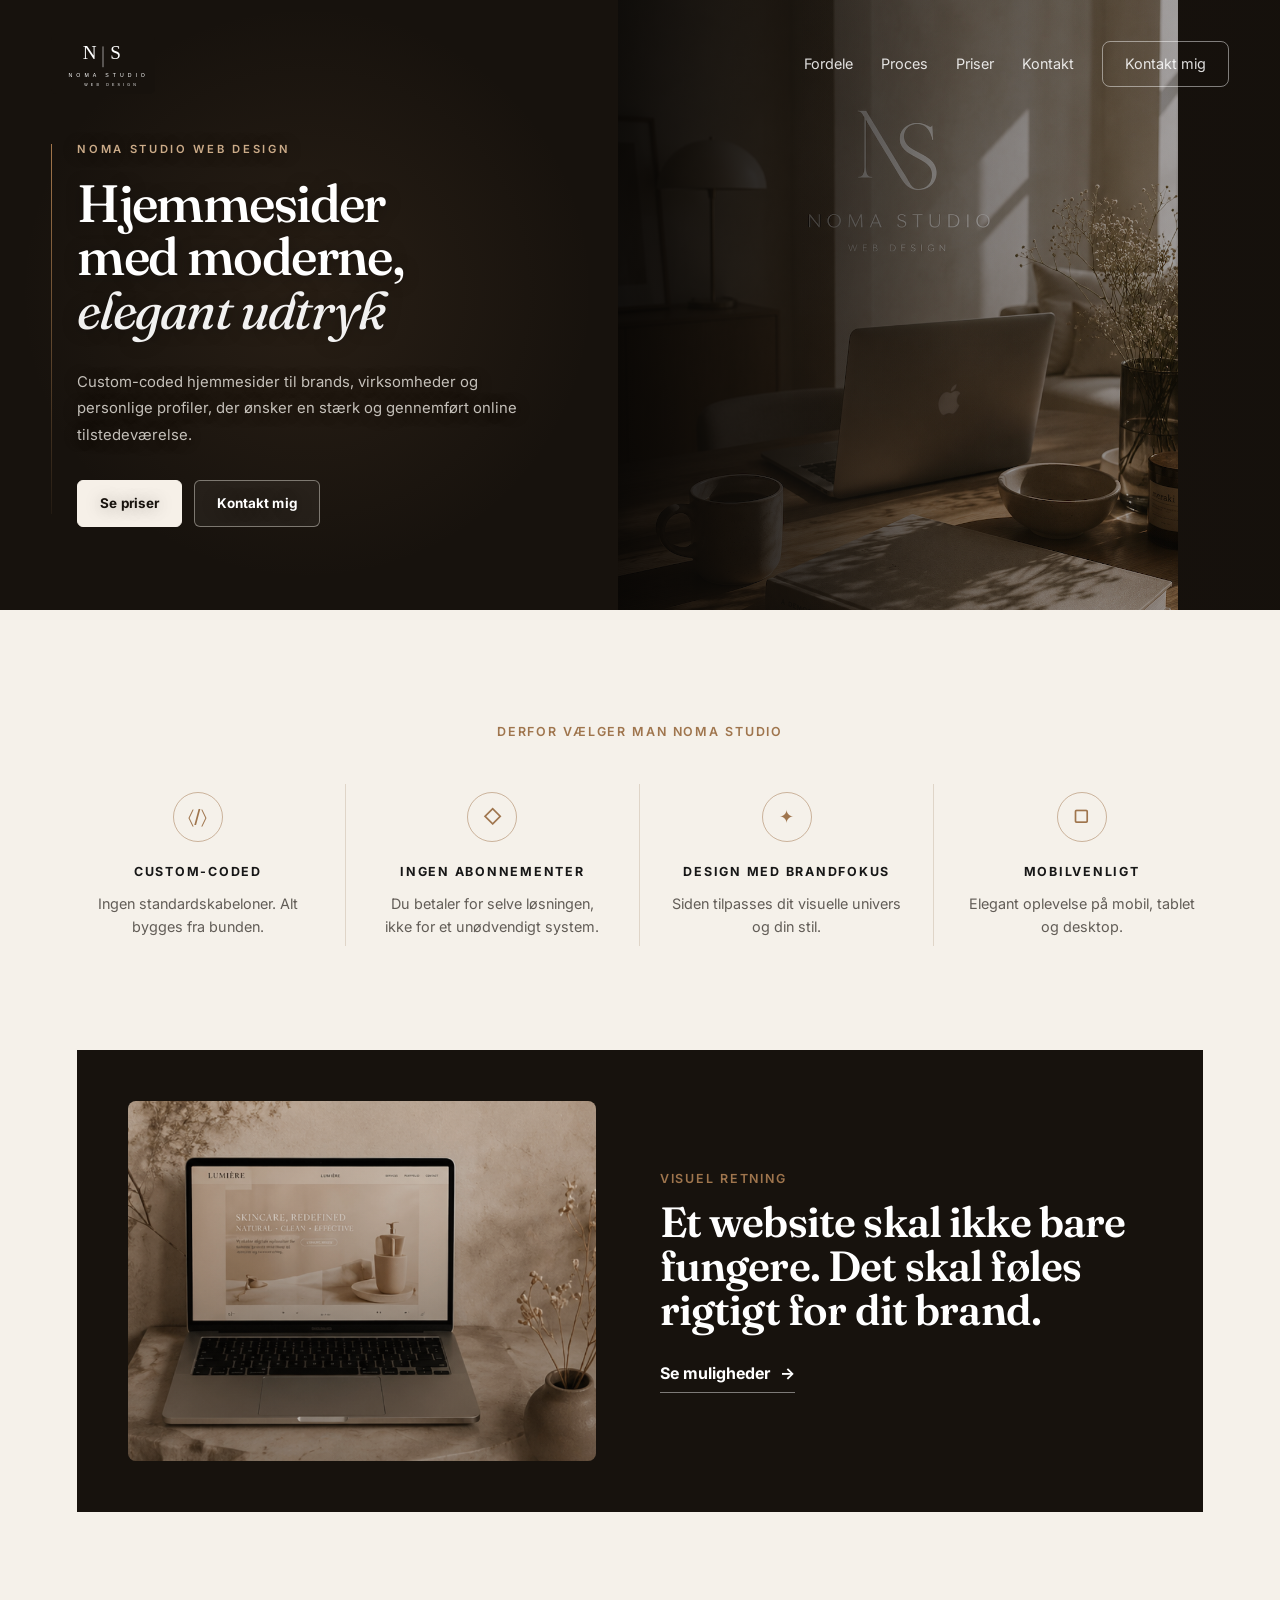
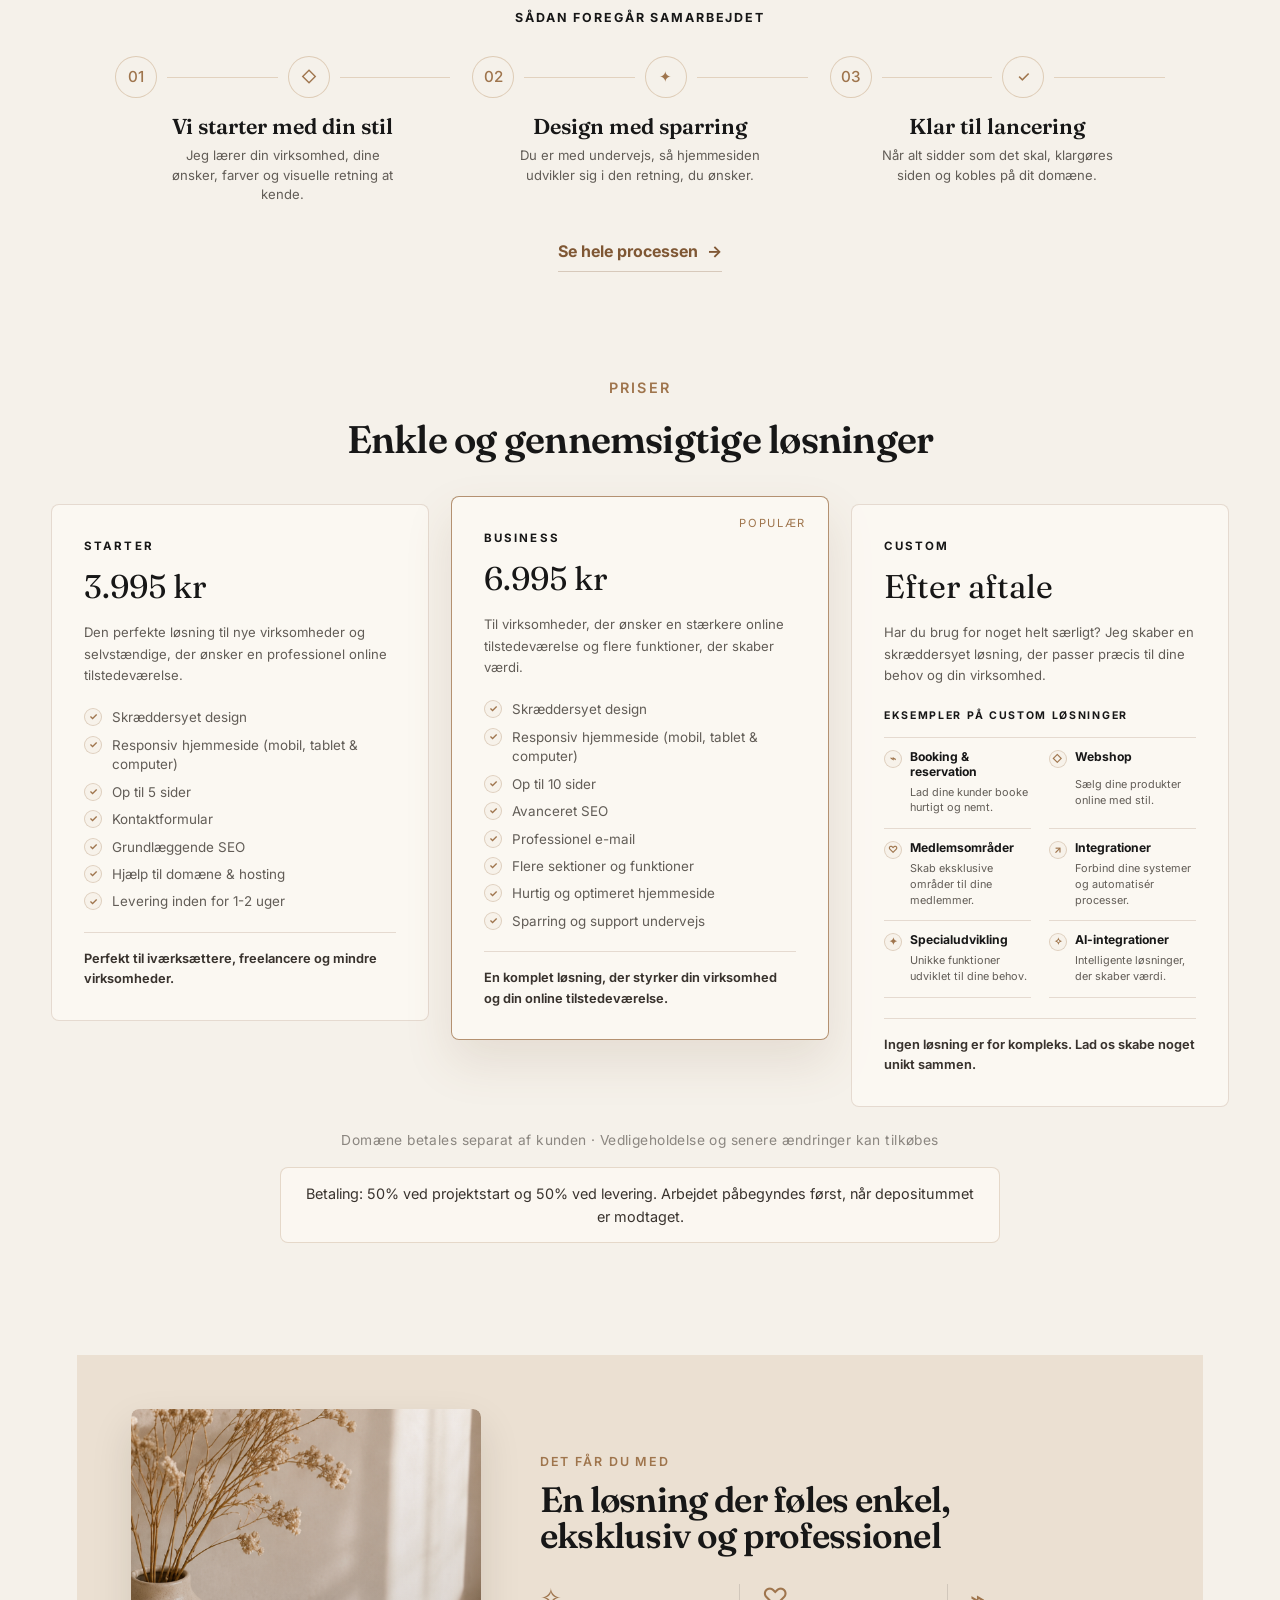
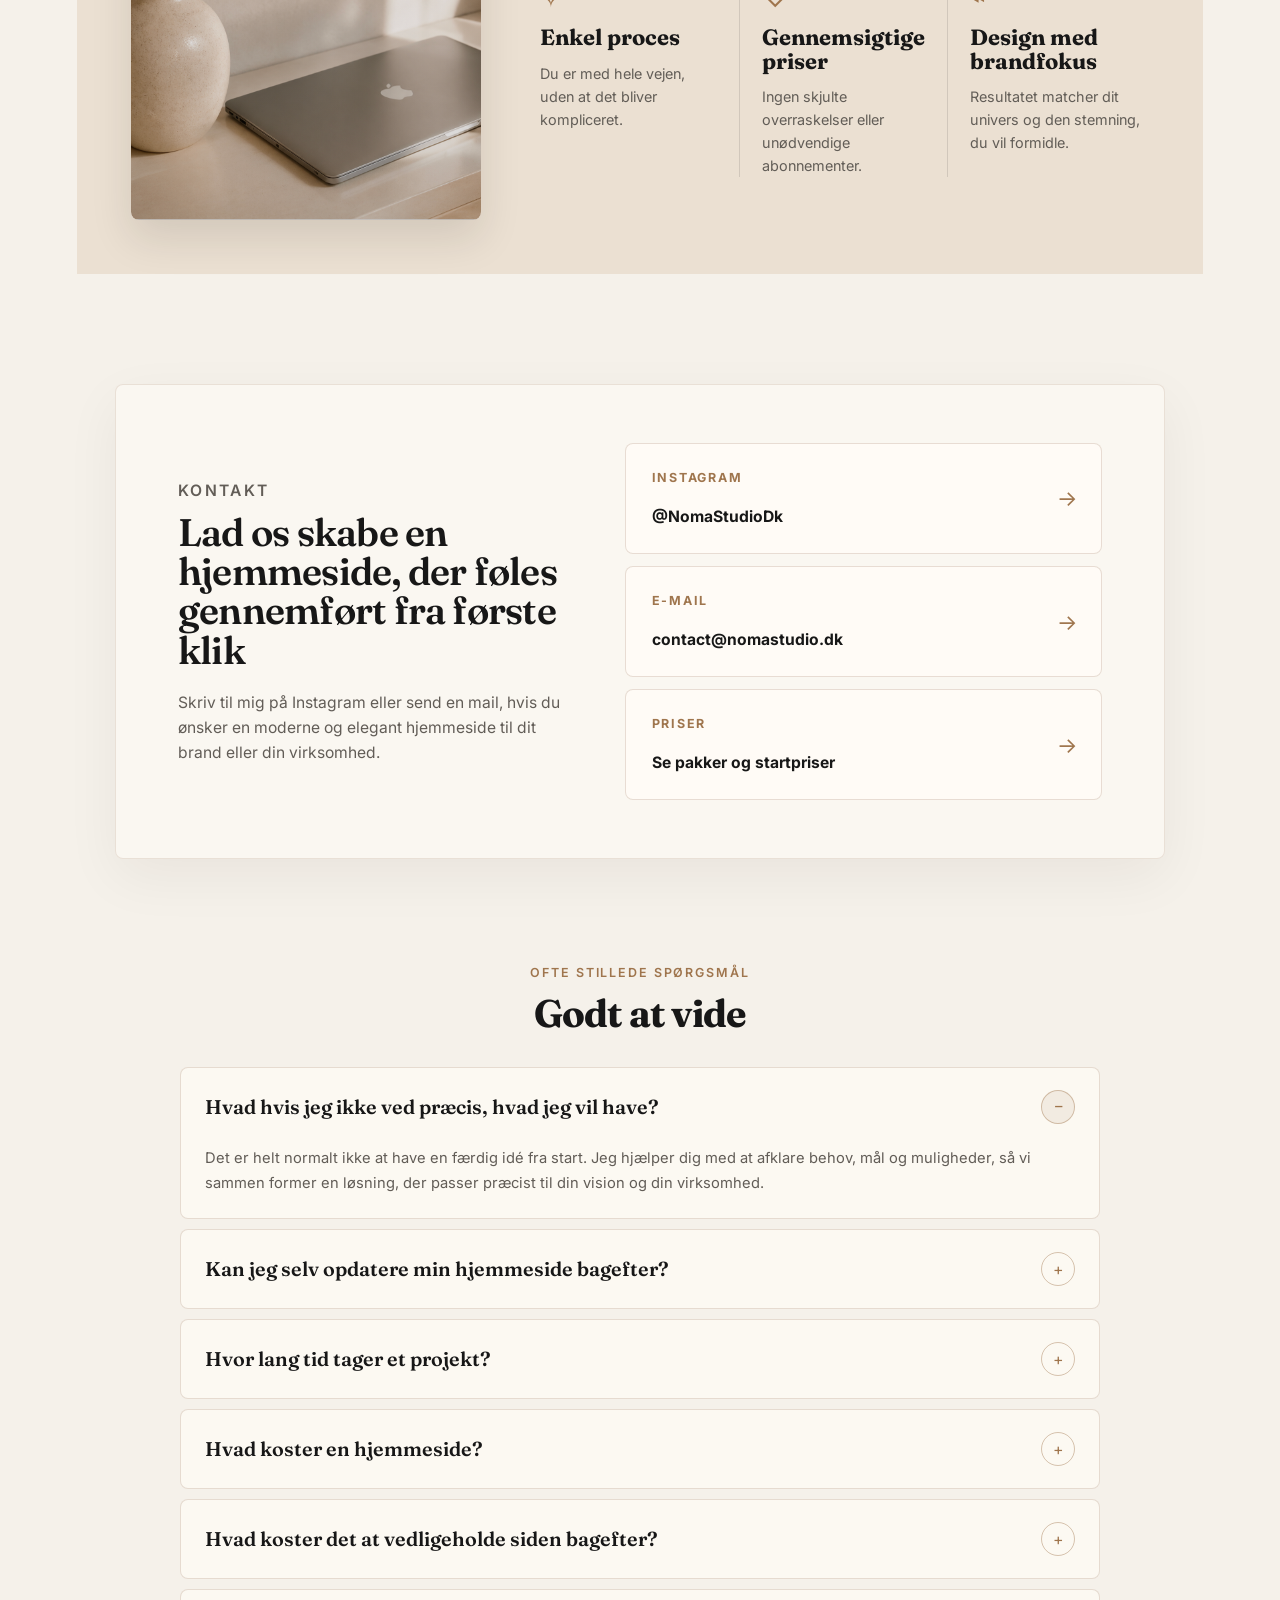
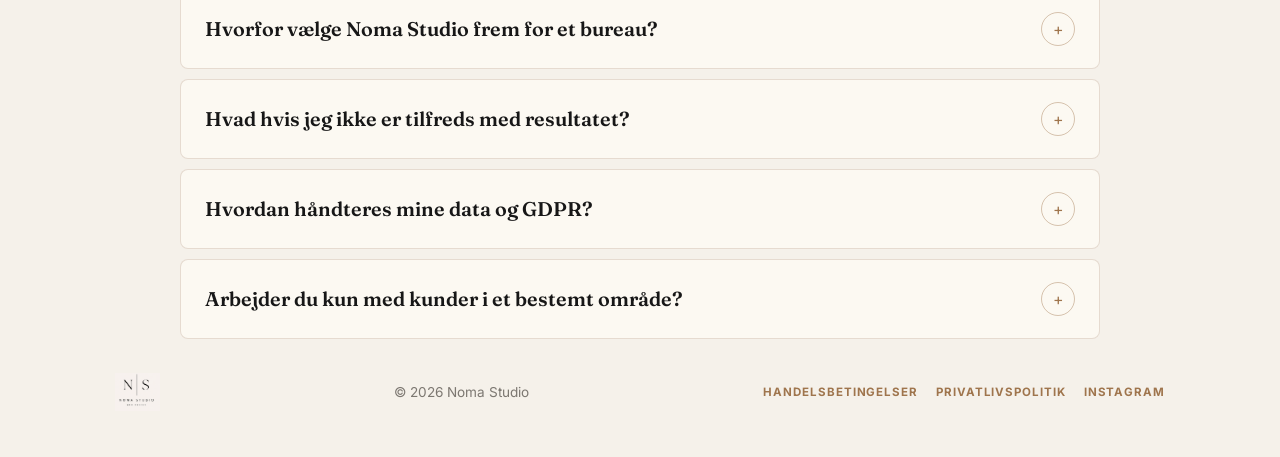
==== commit 63144666: "Refine pricing and move FAQ" ====
--- a/index.html
+++ b/index.html
@@ -247,105 +247,6 @@
       </div>
     </section>
 
-    <section class="faq reveal" id="faq">
-      <div class="section-heading">
-        <p class="section-label center">Ofte stillede spørgsmål</p>
-        <h2>Godt at vide</h2>
-      </div>
-
-      <div class="faq-list">
-        <article class="faq-item is-open">
-          <button class="faq-question" type="button" aria-expanded="true">
-            <span>Hvad hvis jeg ikke ved præcis, hvad jeg vil have?</span>
-            <span class="faq-icon" aria-hidden="true">−</span>
-          </button>
-          <div class="faq-answer">
-            <p>Det er helt normalt ikke at have en færdig idé fra start. Jeg hjælper dig med at afklare behov, mål og muligheder, så vi sammen former en løsning, der passer præcist til din vision og din virksomhed.</p>
-          </div>
-        </article>
-
-        <article class="faq-item">
-          <button class="faq-question" type="button" aria-expanded="false">
-            <span>Kan jeg selv opdatere min hjemmeside bagefter?</span>
-            <span class="faq-icon" aria-hidden="true">+</span>
-          </button>
-          <div class="faq-answer">
-            <p>Du modtager en guide, så du nemt kan opdatere indhold og billeder selv. Har du brug for større ændringer, hjælper jeg naturligvis også gerne.</p>
-          </div>
-        </article>
-
-        <article class="faq-item">
-          <button class="faq-question" type="button" aria-expanded="false">
-            <span>Hvor lang tid tager et projekt?</span>
-            <span class="faq-icon" aria-hidden="true">+</span>
-          </button>
-          <div class="faq-answer">
-            <p>En Starter-hjemmeside leveres typisk inden for 1-2 uger. Business-pakker og Custom-løsninger kan tage længere tid afhængig af omfang.</p>
-          </div>
-        </article>
-
-        <article class="faq-item">
-          <button class="faq-question" type="button" aria-expanded="false">
-            <span>Hvad koster en hjemmeside?</span>
-            <span class="faq-icon" aria-hidden="true">+</span>
-          </button>
-          <div class="faq-answer">
-            <p>Priserne starter ved 3.995 kr. for Starter-pakken og 6.995 kr. for Business. Custom-løsninger prissættes efter aftale ud fra dit projekts omfang.</p>
-          </div>
-        </article>
-
-        <article class="faq-item">
-          <button class="faq-question" type="button" aria-expanded="false">
-            <span>Hvad koster det at vedligeholde siden bagefter?</span>
-            <span class="faq-icon" aria-hidden="true">+</span>
-          </button>
-          <div class="faq-answer">
-            <p>Jeg tilbyder løbende support og vedligeholdelse, hvis du ønsker det. Kontakt mig for at høre om mulighederne, der passer til dig.</p>
-          </div>
-        </article>
-
-        <article class="faq-item">
-          <button class="faq-question" type="button" aria-expanded="false">
-            <span>Hvorfor vælge Noma Studio frem for et bureau?</span>
-            <span class="faq-icon" aria-hidden="true">+</span>
-          </button>
-          <div class="faq-answer">
-            <p>Du taler direkte med den, der designer og bygger din side — ingen projektledere eller mellemled. Det betyder hurtigere svar og en løsning, der afspejler præcis dit brand.</p>
-          </div>
-        </article>
-
-        <article class="faq-item">
-          <button class="faq-question" type="button" aria-expanded="false">
-            <span>Hvad hvis jeg ikke er tilfreds med resultatet?</span>
-            <span class="faq-icon" aria-hidden="true">+</span>
-          </button>
-          <div class="faq-answer">
-            <p>Vi arbejder tæt sammen gennem hele processen med løbende feedback-runder, så vi sikrer, at resultatet matcher dine forventninger, før vi lancerer.</p>
-          </div>
-        </article>
-
-        <article class="faq-item">
-          <button class="faq-question" type="button" aria-expanded="false">
-            <span>Hvordan håndteres mine data og GDPR?</span>
-            <span class="faq-icon" aria-hidden="true">+</span>
-          </button>
-          <div class="faq-answer">
-            <p>Jeg arbejder med sikre løsninger, krypterede forbindelser og korrekt håndtering af persondata efter gældende lovgivning, så dine og dine kunders data er i trygge hænder.</p>
-          </div>
-        </article>
-
-        <article class="faq-item">
-          <button class="faq-question" type="button" aria-expanded="false">
-            <span>Arbejder du kun med kunder i et bestemt område?</span>
-            <span class="faq-icon" aria-hidden="true">+</span>
-          </button>
-          <div class="faq-answer">
-            <p>Nej, jeg arbejder med kunder i hele Danmark. Det meste foregår over mail eller video, men vi kan også aftale et fysisk møde, hvis det giver mening.</p>
-          </div>
-        </article>
-      </div>
-    </section>
-
     <section class="contact reveal" id="kontakt">
       <div class="contact-text">
         <p class="section-label">Kontakt</p>
@@ -374,6 +275,105 @@
           <strong>Se pakker og startpriser</strong>
           <span class="card-arrow" aria-hidden="true">→</span>
         </a>
+      </div>
+    </section>
+
+    <section class="faq reveal" id="faq">
+      <div class="section-heading">
+        <p class="section-label center">Ofte stillede spørgsmål</p>
+        <h2>Godt at vide</h2>
+      </div>
+
+      <div class="faq-list">
+        <article class="faq-item is-open">
+          <button class="faq-question" type="button" aria-expanded="true">
+            <span>Hvad hvis jeg ikke ved præcis, hvad jeg vil have?</span>
+            <span class="faq-icon" aria-hidden="true">−</span>
+          </button>
+          <div class="faq-answer">
+            <p>Det er helt normalt ikke at have en færdig idé fra start. Jeg hjælper dig med at afklare behov, mål og muligheder, så vi sammen former en løsning, der passer præcist til din vision og din virksomhed.</p>
+          </div>
+        </article>
+
+        <article class="faq-item">
+          <button class="faq-question" type="button" aria-expanded="false">
+            <span>Kan jeg selv opdatere min hjemmeside bagefter?</span>
+            <span class="faq-icon" aria-hidden="true">+</span>
+          </button>
+          <div class="faq-answer">
+            <p>Du modtager en guide, så du nemt kan opdatere indhold og billeder selv. Har du brug for større ændringer, hjælper jeg naturligvis også gerne.</p>
+          </div>
+        </article>
+
+        <article class="faq-item">
+          <button class="faq-question" type="button" aria-expanded="false">
+            <span>Hvor lang tid tager et projekt?</span>
+            <span class="faq-icon" aria-hidden="true">+</span>
+          </button>
+          <div class="faq-answer">
+            <p>En Starter-hjemmeside leveres typisk inden for 1-2 uger. Business-pakker og Custom-løsninger kan tage længere tid afhængig af omfang.</p>
+          </div>
+        </article>
+
+        <article class="faq-item">
+          <button class="faq-question" type="button" aria-expanded="false">
+            <span>Hvad koster en hjemmeside?</span>
+            <span class="faq-icon" aria-hidden="true">+</span>
+          </button>
+          <div class="faq-answer">
+            <p>Priserne starter ved 3.995 kr. for Starter-pakken og 6.995 kr. for Business. Custom-løsninger prissættes efter aftale ud fra dit projekts omfang.</p>
+          </div>
+        </article>
+
+        <article class="faq-item">
+          <button class="faq-question" type="button" aria-expanded="false">
+            <span>Hvad koster det at vedligeholde siden bagefter?</span>
+            <span class="faq-icon" aria-hidden="true">+</span>
+          </button>
+          <div class="faq-answer">
+            <p>Jeg tilbyder løbende support og vedligeholdelse, hvis du ønsker det. Kontakt mig for at høre om mulighederne, der passer til dig.</p>
+          </div>
+        </article>
+
+        <article class="faq-item">
+          <button class="faq-question" type="button" aria-expanded="false">
+            <span>Hvorfor vælge Noma Studio frem for et bureau?</span>
+            <span class="faq-icon" aria-hidden="true">+</span>
+          </button>
+          <div class="faq-answer">
+            <p>Du taler direkte med den, der designer og bygger din side — ingen projektledere eller mellemled. Det betyder hurtigere svar og en løsning, der afspejler præcis dit brand.</p>
+          </div>
+        </article>
+
+        <article class="faq-item">
+          <button class="faq-question" type="button" aria-expanded="false">
+            <span>Hvad hvis jeg ikke er tilfreds med resultatet?</span>
+            <span class="faq-icon" aria-hidden="true">+</span>
+          </button>
+          <div class="faq-answer">
+            <p>Vi arbejder tæt sammen gennem hele processen med løbende feedback-runder, så vi sikrer, at resultatet matcher dine forventninger, før vi lancerer.</p>
+          </div>
+        </article>
+
+        <article class="faq-item">
+          <button class="faq-question" type="button" aria-expanded="false">
+            <span>Hvordan håndteres mine data og GDPR?</span>
+            <span class="faq-icon" aria-hidden="true">+</span>
+          </button>
+          <div class="faq-answer">
+            <p>Jeg arbejder med sikre løsninger, krypterede forbindelser og korrekt håndtering af persondata efter gældende lovgivning, så dine og dine kunders data er i trygge hænder.</p>
+          </div>
+        </article>
+
+        <article class="faq-item">
+          <button class="faq-question" type="button" aria-expanded="false">
+            <span>Arbejder du kun med kunder i et bestemt område?</span>
+            <span class="faq-icon" aria-hidden="true">+</span>
+          </button>
+          <div class="faq-answer">
+            <p>Nej, jeg arbejder med kunder i hele Danmark. Det meste foregår over mail eller video, men vi kan også aftale et fysisk møde, hvis det giver mening.</p>
+          </div>
+        </article>
       </div>
     </section>
   </main>
--- a/style.css
+++ b/style.css
@@ -470,16 +470,17 @@
 .pricing-grid {
   display: grid;
   grid-template-columns: repeat(3, 1fr);
-  gap: 24px;
+  gap: 22px;
   text-align: left;
+  align-items: start;
 }
 
 .price-card {
   position: relative;
-  padding: 34px;
+  padding: 32px 32px 30px;
   border: 1px solid var(--line);
   border-radius: 8px;
-  background: var(--card);
+  background: rgba(255, 252, 247, 0.62);
   transition: transform 0.25s ease, box-shadow 0.25s ease, border-color 0.25s ease;
 }
 
@@ -511,30 +512,32 @@
 
 .price-card h3 {
   text-transform: uppercase;
-  letter-spacing: 0.16em;
-  font-size: 0.78rem;
-  margin-bottom: 12px;
+  letter-spacing: 0.18em;
+  font-size: 0.72rem;
+  margin-bottom: 14px;
 }
 
 .price {
   font-family: "Fraunces", serif;
-  font-size: 2.4rem;
-  margin-bottom: 14px;
+  font-size: 2.05rem;
+  line-height: 1;
+  margin-bottom: 20px;
 }
 
 .price-description {
   color: var(--muted);
-  font-size: 0.88rem;
-  line-height: 1.58;
+  font-size: 0.82rem;
+  line-height: 1.62;
   margin-bottom: 22px;
 }
 
 .price-card ul {
   list-style: none;
   display: grid;
-  gap: 10px;
+  gap: 8px;
   color: var(--muted);
-  font-size: 0.95rem;
+  font-size: 0.84rem;
+  line-height: 1.45;
 }
 
 .price-features li,
@@ -546,29 +549,29 @@
 }
 
 .feature-icon {
-  width: 22px;
-  height: 22px;
-  border: 1px solid rgba(159, 117, 77, 0.42);
+  width: 18px;
+  height: 18px;
+  border: 1px solid rgba(159, 117, 77, 0.28);
   border-radius: 50%;
   color: var(--accent);
-  background: rgba(159, 117, 77, 0.08);
+  background: rgba(159, 117, 77, 0.045);
   display: inline-flex;
   align-items: center;
   justify-content: center;
   flex: 0 0 auto;
-  font-size: 0.72rem;
+  font-size: 0.62rem;
   line-height: 1;
   font-weight: 700;
 }
 
 .package-note {
-  margin-top: 22px;
-  padding-top: 18px;
+  margin-top: 20px;
+  padding-top: 16px;
   border-top: 1px solid var(--line);
   color: var(--ink-soft);
-  font-size: 0.86rem;
-  line-height: 1.55;
-  font-weight: 600;
+  font-size: 0.8rem;
+  line-height: 1.6;
+  font-weight: 650;
 }
 
 .custom-examples {
@@ -577,25 +580,25 @@
 
 .custom-examples h4 {
   text-transform: uppercase;
-  letter-spacing: 0.13em;
-  font-size: 0.7rem;
-  margin-bottom: 14px;
+  letter-spacing: 0.16em;
+  font-size: 0.66rem;
+  margin-bottom: 12px;
 }
 
 .custom-grid {
   display: grid;
   grid-template-columns: repeat(2, minmax(0, 1fr));
-  gap: 12px;
+  gap: 0 18px;
+  border-top: 1px solid var(--line);
 }
 
 .custom-grid div {
   display: grid;
   grid-template-columns: auto 1fr;
-  gap: 7px 9px;
-  padding: 12px;
-  border: 1px solid rgba(127, 87, 52, 0.14);
-  border-radius: 8px;
-  background: rgba(255, 252, 247, 0.44);
+  gap: 5px 8px;
+  padding: 12px 0;
+  border-bottom: 1px solid var(--line);
+  background: transparent;
 }
 
 .custom-grid .feature-icon {
@@ -603,13 +606,13 @@
 }
 
 .custom-grid strong {
-  font-size: 0.8rem;
-  line-height: 1.2;
+  font-size: 0.76rem;
+  line-height: 1.22;
 }
 
 .custom-grid p {
   color: var(--muted);
-  font-size: 0.72rem;
+  font-size: 0.68rem;
   line-height: 1.45;
 }
 
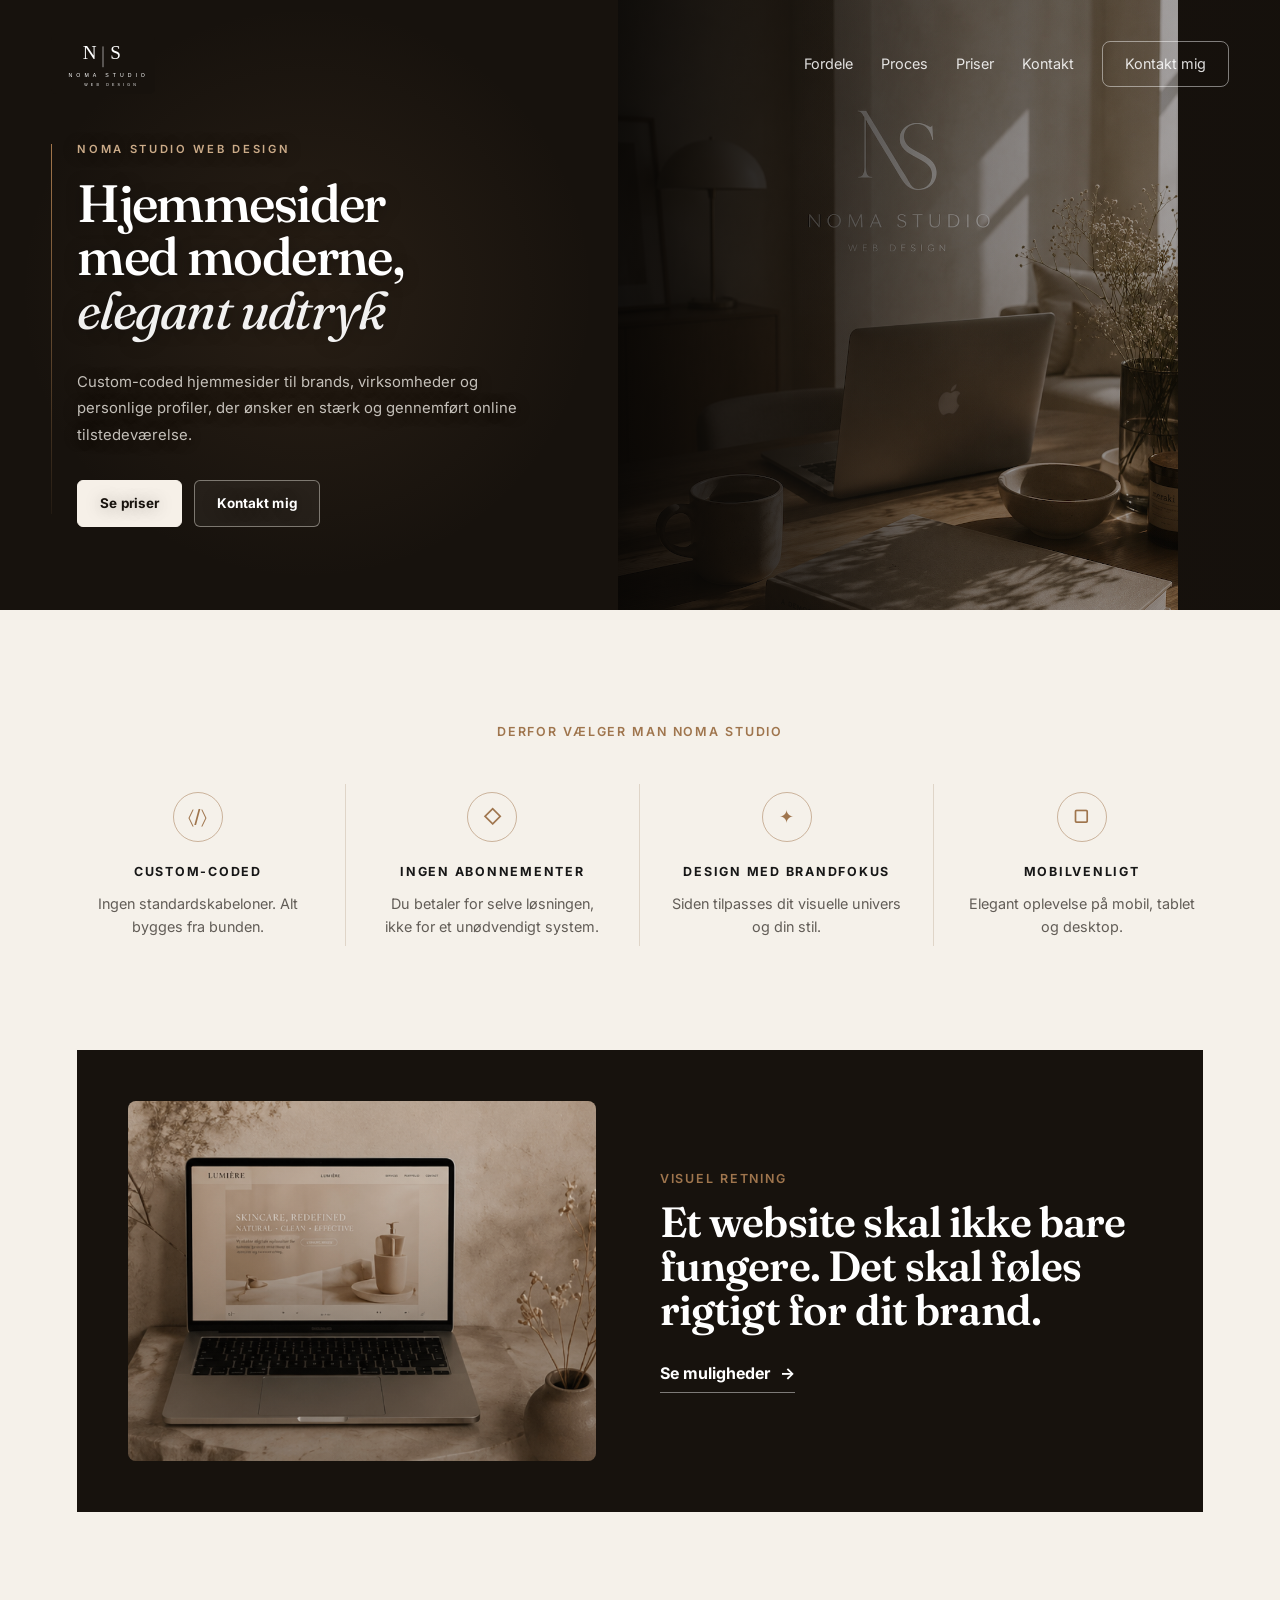
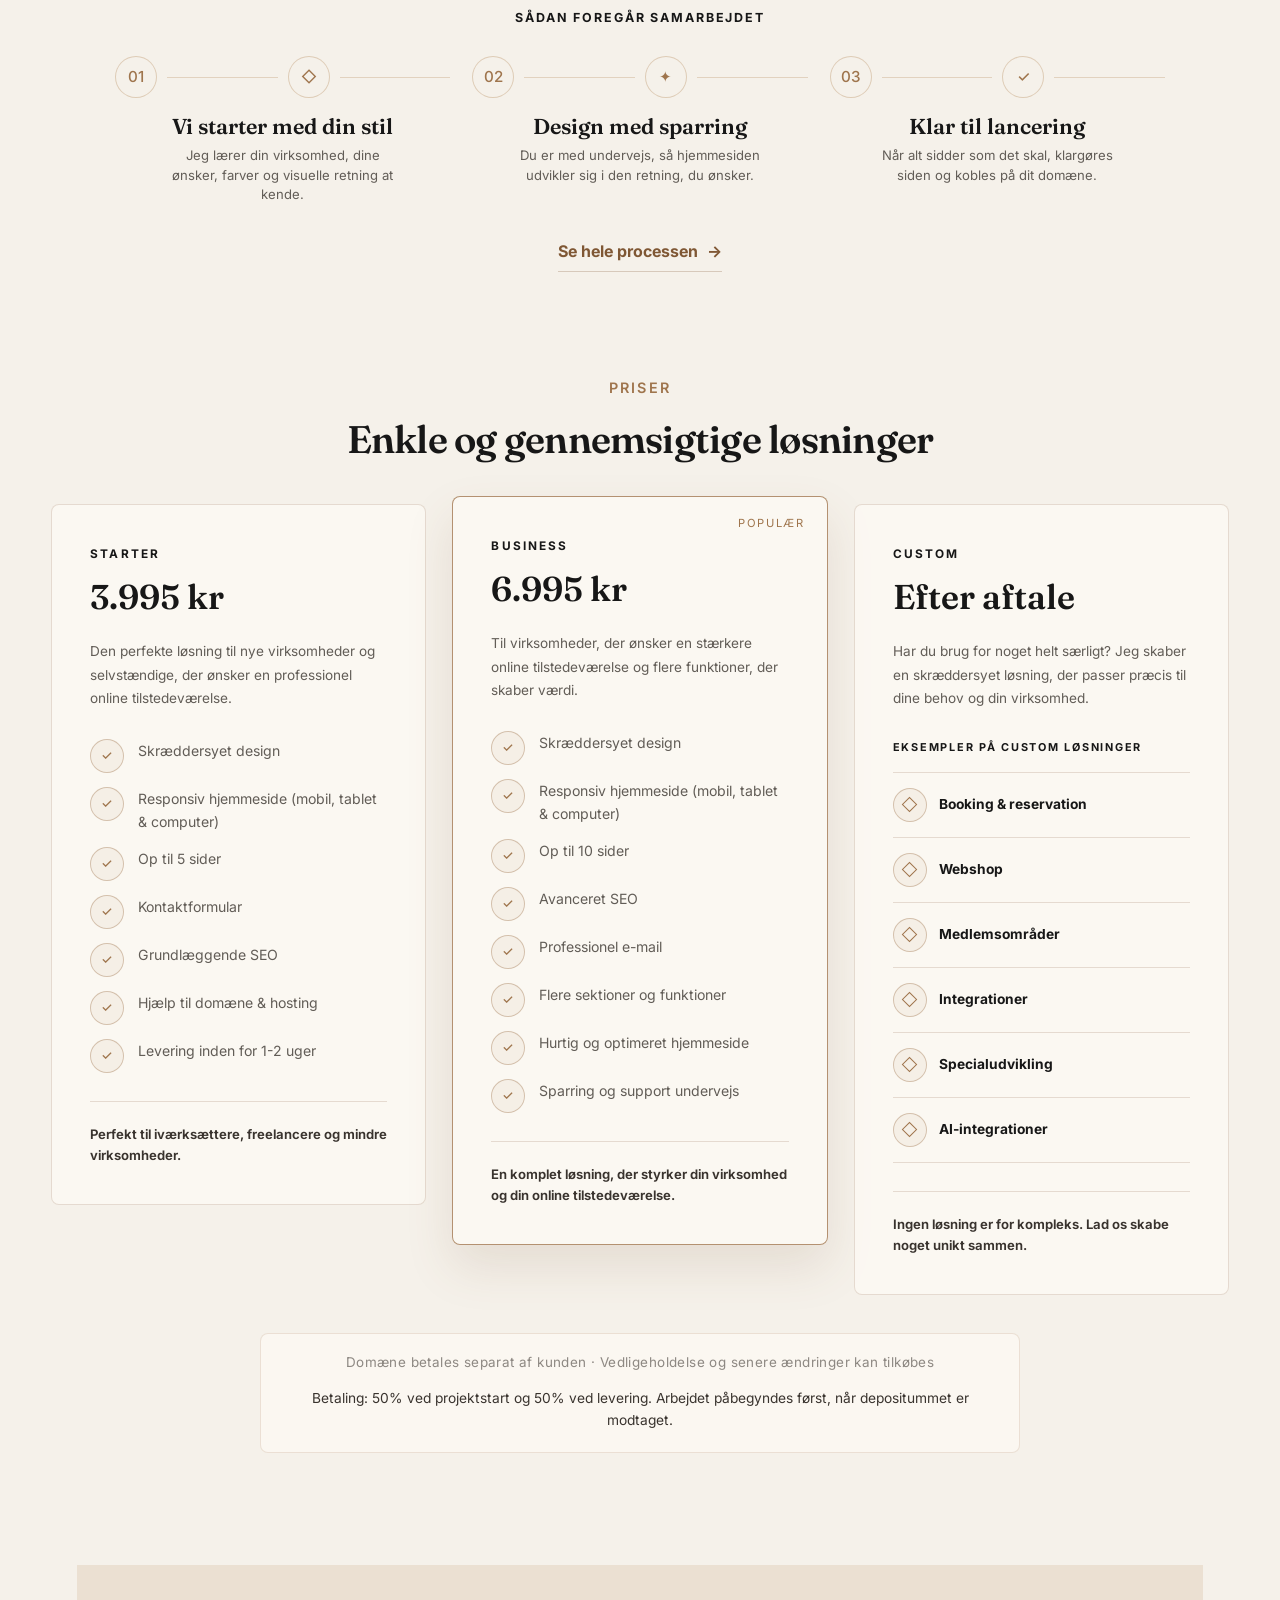
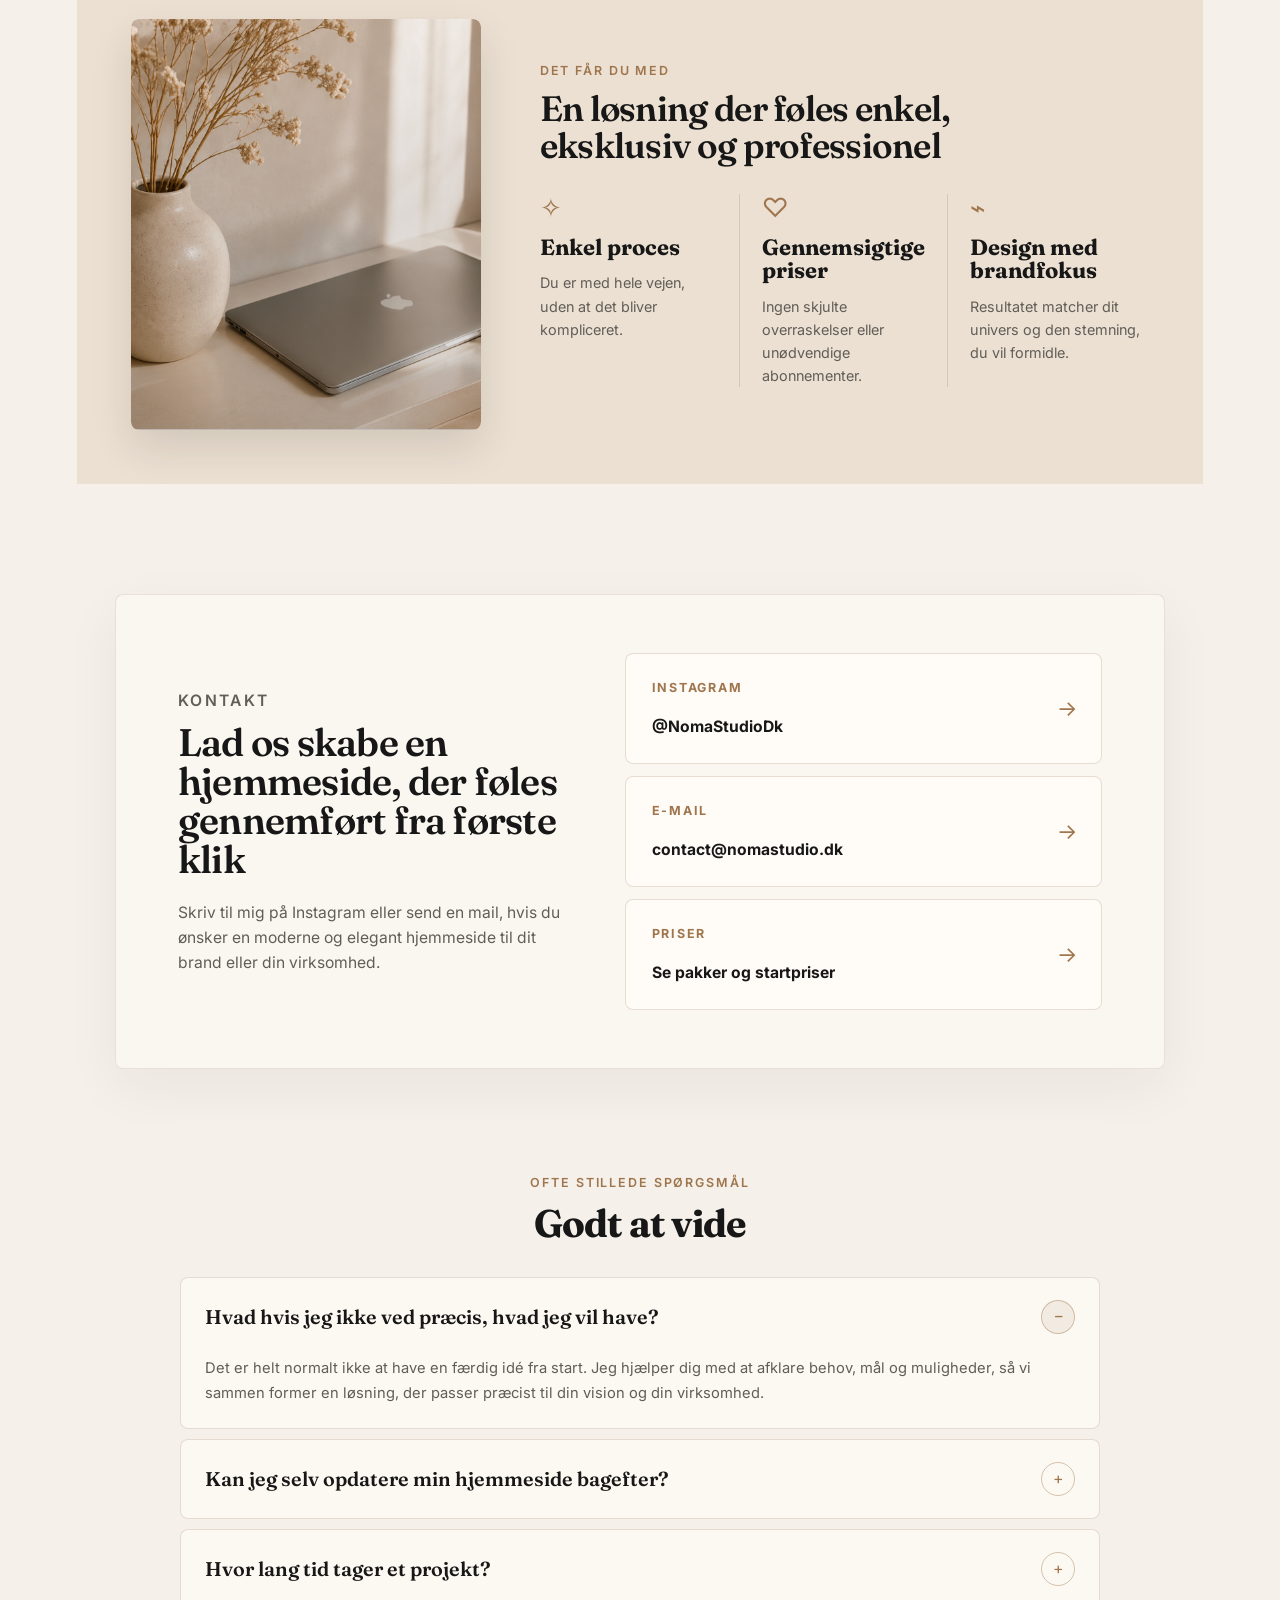
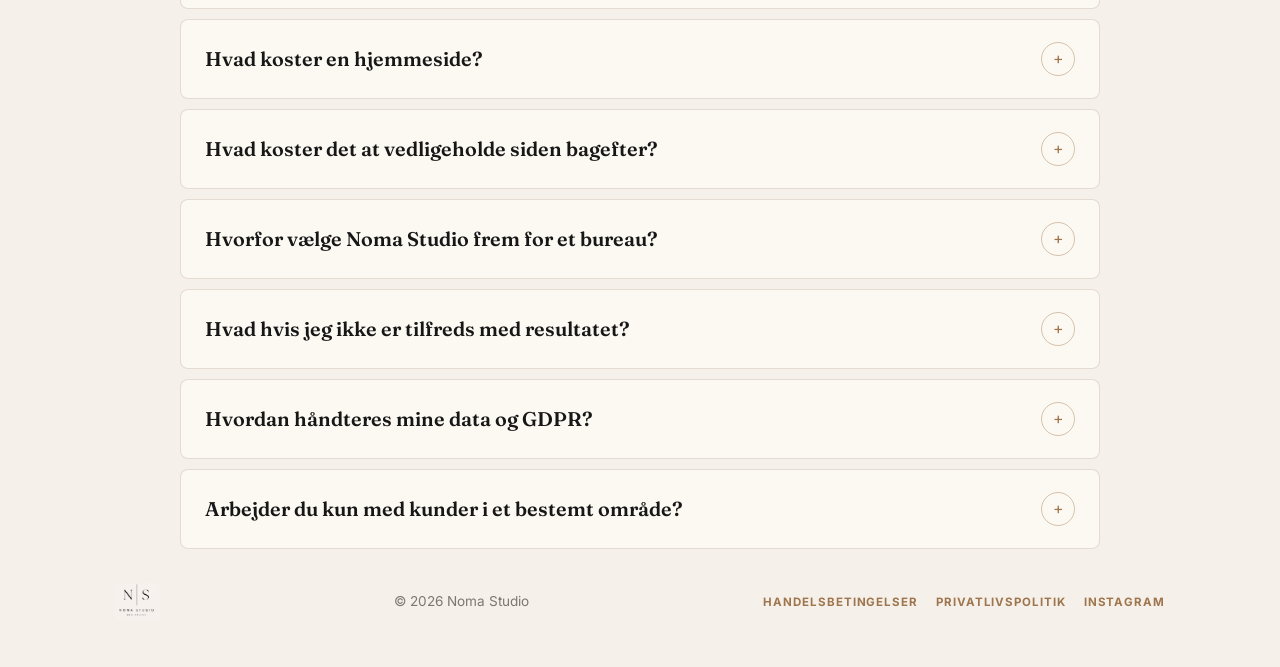
==== commit 467ad233: "Simplify custom pricing and process copy" ====
--- a/index.html
+++ b/index.html
@@ -195,12 +195,12 @@
           <div class="custom-examples">
             <h4>Eksempler på custom løsninger</h4>
             <div class="custom-grid">
-              <div><span class="feature-icon">⌁</span><strong>Booking & reservation</strong><p>Lad dine kunder booke hurtigt og nemt.</p></div>
-              <div><span class="feature-icon">◇</span><strong>Webshop</strong><p>Sælg dine produkter online med stil.</p></div>
-              <div><span class="feature-icon">♡</span><strong>Medlemsområder</strong><p>Skab eksklusive områder til dine medlemmer.</p></div>
-              <div><span class="feature-icon">↗</span><strong>Integrationer</strong><p>Forbind dine systemer og automatisér processer.</p></div>
-              <div><span class="feature-icon">✦</span><strong>Specialudvikling</strong><p>Unikke funktioner udviklet til dine behov.</p></div>
-              <div><span class="feature-icon">✧</span><strong>AI-integrationer</strong><p>Intelligente løsninger, der skaber værdi.</p></div>
+              <div><span class="feature-icon">◇</span><strong>Booking & reservation</strong></div>
+              <div><span class="feature-icon">◇</span><strong>Webshop</strong></div>
+              <div><span class="feature-icon">◇</span><strong>Medlemsområder</strong></div>
+              <div><span class="feature-icon">◇</span><strong>Integrationer</strong></div>
+              <div><span class="feature-icon">◇</span><strong>Specialudvikling</strong></div>
+              <div><span class="feature-icon">◇</span><strong>AI-integrationer</strong></div>
             </div>
           </div>
           <p class="package-note">Ingen løsning er for kompleks. Lad os skabe noget unikt sammen.</p>
--- a/style.css
+++ b/style.css
@@ -470,14 +470,14 @@
 .pricing-grid {
   display: grid;
   grid-template-columns: repeat(3, 1fr);
-  gap: 22px;
+  gap: 26px;
   text-align: left;
   align-items: start;
 }
 
 .price-card {
   position: relative;
-  padding: 32px 32px 30px;
+  padding: 40px 38px 38px;
   border: 1px solid var(--line);
   border-radius: 8px;
   background: rgba(255, 252, 247, 0.62);
@@ -513,31 +513,33 @@
 .price-card h3 {
   text-transform: uppercase;
   letter-spacing: 0.18em;
-  font-size: 0.72rem;
-  margin-bottom: 14px;
+  font-size: 0.74rem;
+  font-weight: 700;
+  margin-bottom: 16px;
 }
 
 .price {
   font-family: "Fraunces", serif;
-  font-size: 2.05rem;
+  font-size: 2.15rem;
   line-height: 1;
-  margin-bottom: 20px;
+  margin-bottom: 26px;
+  font-weight: 600;
 }
 
 .price-description {
   color: var(--muted);
-  font-size: 0.82rem;
-  line-height: 1.62;
-  margin-bottom: 22px;
+  font-size: 0.85rem;
+  line-height: 1.72;
+  margin-bottom: 28px;
 }
 
 .price-card ul {
   list-style: none;
   display: grid;
-  gap: 8px;
+  gap: 14px;
   color: var(--muted);
-  font-size: 0.84rem;
-  line-height: 1.45;
+  font-size: 0.88rem;
+  line-height: 1.65;
 }
 
 .price-features li,
@@ -545,94 +547,104 @@
   display: grid;
   grid-template-columns: auto 1fr;
   align-items: start;
-  gap: 10px;
+  gap: 14px;
 }
 
 .feature-icon {
-  width: 18px;
-  height: 18px;
-  border: 1px solid rgba(159, 117, 77, 0.28);
+  width: 34px;
+  height: 34px;
+  border: 1px solid rgba(159, 117, 77, 0.38);
   border-radius: 50%;
   color: var(--accent);
-  background: rgba(159, 117, 77, 0.045);
+  background: rgba(159, 117, 77, 0.065);
   display: inline-flex;
   align-items: center;
   justify-content: center;
   flex: 0 0 auto;
-  font-size: 0.62rem;
+  font-size: 0.82rem;
   line-height: 1;
-  font-weight: 700;
+  font-weight: 500;
 }
 
 .package-note {
-  margin-top: 20px;
-  padding-top: 16px;
+  margin-top: 28px;
+  padding-top: 22px;
   border-top: 1px solid var(--line);
   color: var(--ink-soft);
-  font-size: 0.8rem;
+  font-size: 0.82rem;
   line-height: 1.6;
   font-weight: 650;
 }
 
 .custom-examples {
-  margin-top: 22px;
+  margin-top: 28px;
 }
 
 .custom-examples h4 {
   text-transform: uppercase;
   letter-spacing: 0.16em;
-  font-size: 0.66rem;
-  margin-bottom: 12px;
+  font-size: 0.68rem;
+  margin-bottom: 16px;
 }
 
 .custom-grid {
   display: grid;
-  grid-template-columns: repeat(2, minmax(0, 1fr));
-  gap: 0 18px;
+  grid-template-columns: 1fr;
+  gap: 0;
   border-top: 1px solid var(--line);
 }
 
 .custom-grid div {
   display: grid;
   grid-template-columns: auto 1fr;
-  gap: 5px 8px;
-  padding: 12px 0;
+  align-items: center;
+  gap: 12px;
+  padding: 15px 0;
   border-bottom: 1px solid var(--line);
   background: transparent;
 }
 
 .custom-grid .feature-icon {
-  grid-row: span 2;
+  font-size: 0;
+}
+
+.custom-grid .feature-icon::before {
+  content: "";
+  width: 9px;
+  height: 9px;
+  border: 1.4px solid currentColor;
+  transform: rotate(45deg);
 }
 
 .custom-grid strong {
-  font-size: 0.76rem;
-  line-height: 1.22;
-}
-
-.custom-grid p {
-  color: var(--muted);
-  font-size: 0.68rem;
-  line-height: 1.45;
+  font-size: 0.86rem;
+  line-height: 1.25;
 }
 
 .price-note {
+  max-width: 760px;
+  margin: 38px auto 0;
+  padding: 18px 24px 8px;
+  border: 1px solid rgba(159, 117, 77, 0.18);
+  border-bottom: 0;
+  border-radius: 8px 8px 0 0;
+  background: rgba(255, 252, 247, 0.58);
   text-align: center;
   color: rgba(98, 93, 87, 0.72);
-  font-size: 0.86rem;
+  font-size: 0.84rem;
   letter-spacing: 0.03em;
-  margin-top: 22px;
 }
 
 .payment-note {
-  max-width: 720px;
-  margin: 16px auto 0;
-  padding: 14px 18px;
-  border: 1px solid rgba(159, 117, 77, 0.24);
-  border-radius: 8px;
+  max-width: 760px;
+  margin: 0 auto;
+  padding: 6px 24px 20px;
+  border: 1px solid rgba(159, 117, 77, 0.18);
+  border-top: 0;
+  border-radius: 0 0 8px 8px;
   background: rgba(255, 252, 247, 0.58);
   color: var(--ink-soft);
-  font-size: 0.9rem;
+  font-size: 0.86rem;
   line-height: 1.6;
 }
 
@@ -1657,22 +1669,17 @@
   }
 
   .custom-grid {
-    grid-template-columns: repeat(2, minmax(0, 1fr));
-    gap: 8px;
+    grid-template-columns: 1fr;
+    gap: 0;
   }
 
   .custom-grid div {
     padding: 10px;
-    gap: 6px;
+    gap: 8px;
   }
 
   .custom-grid strong {
     font-size: 0.72rem;
-  }
-
-  .custom-grid p {
-    font-size: 0.66rem;
-    line-height: 1.35;
   }
 
   .price-note {
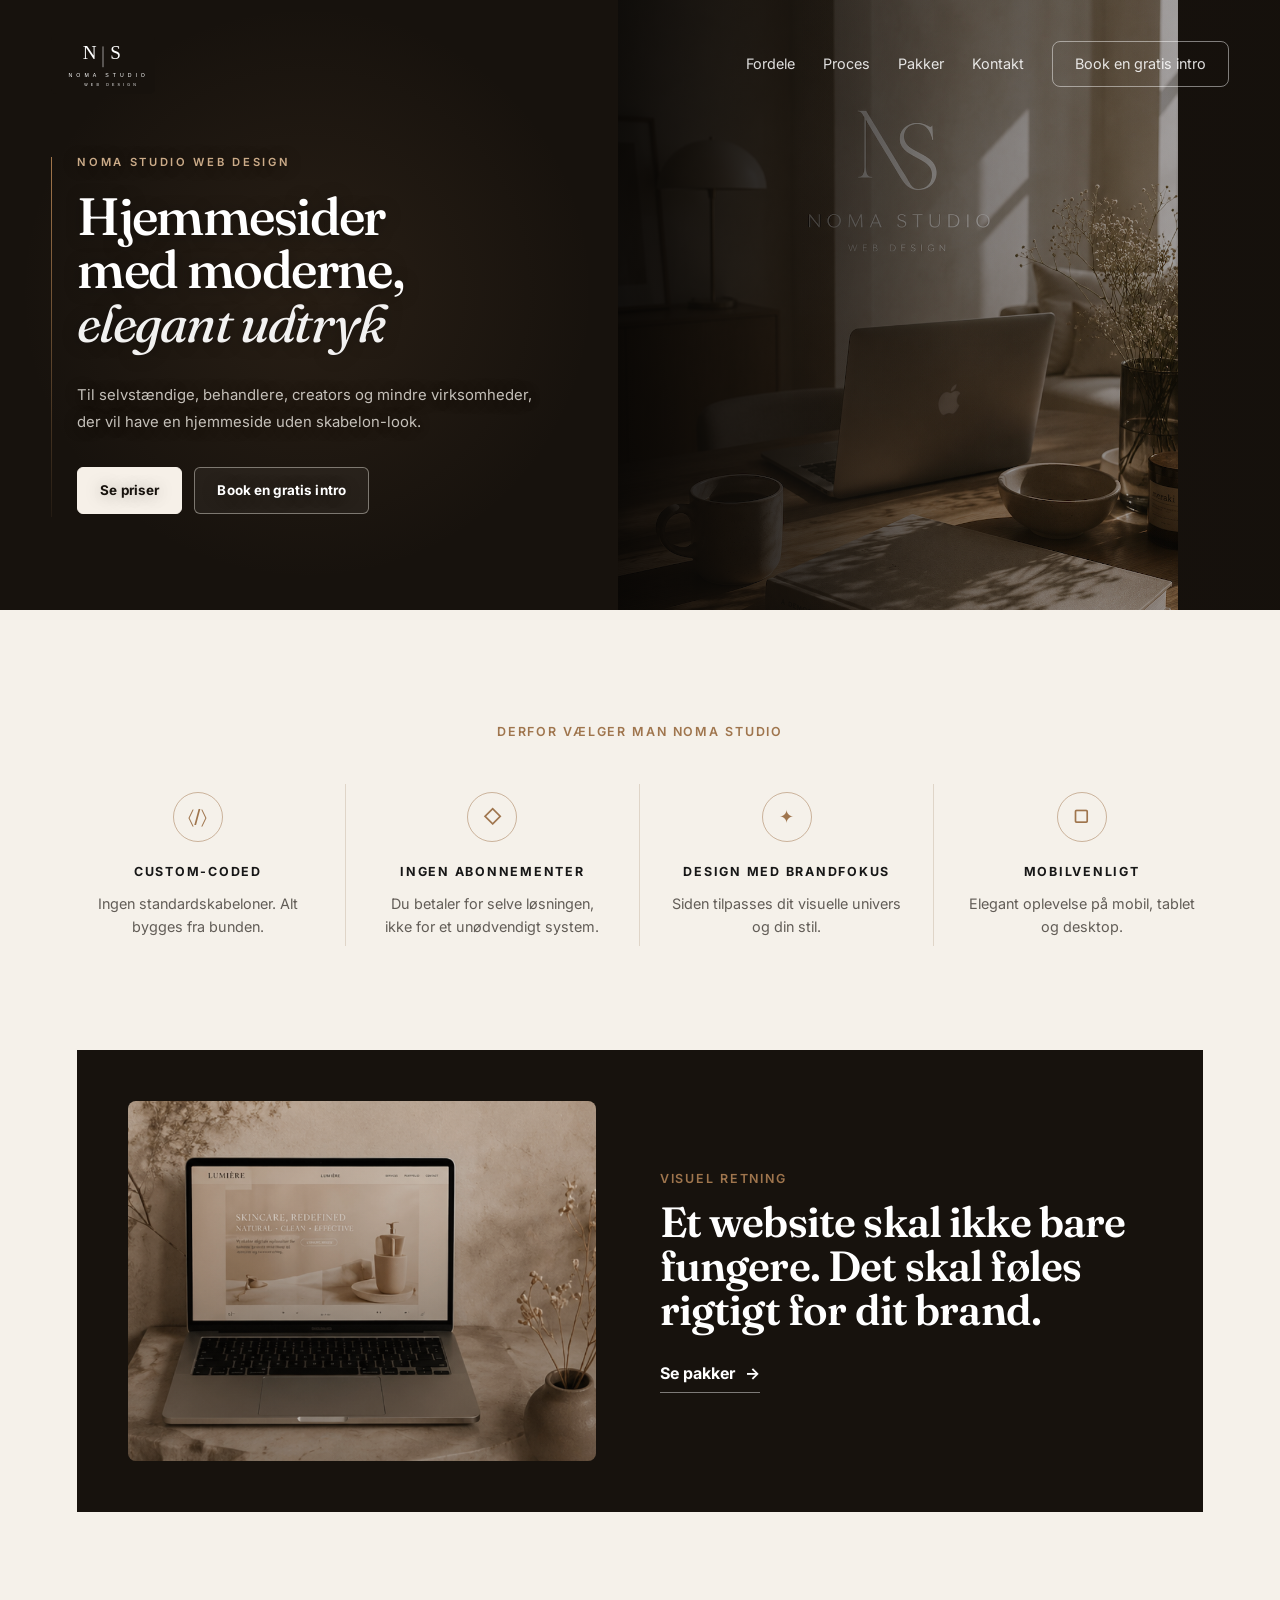
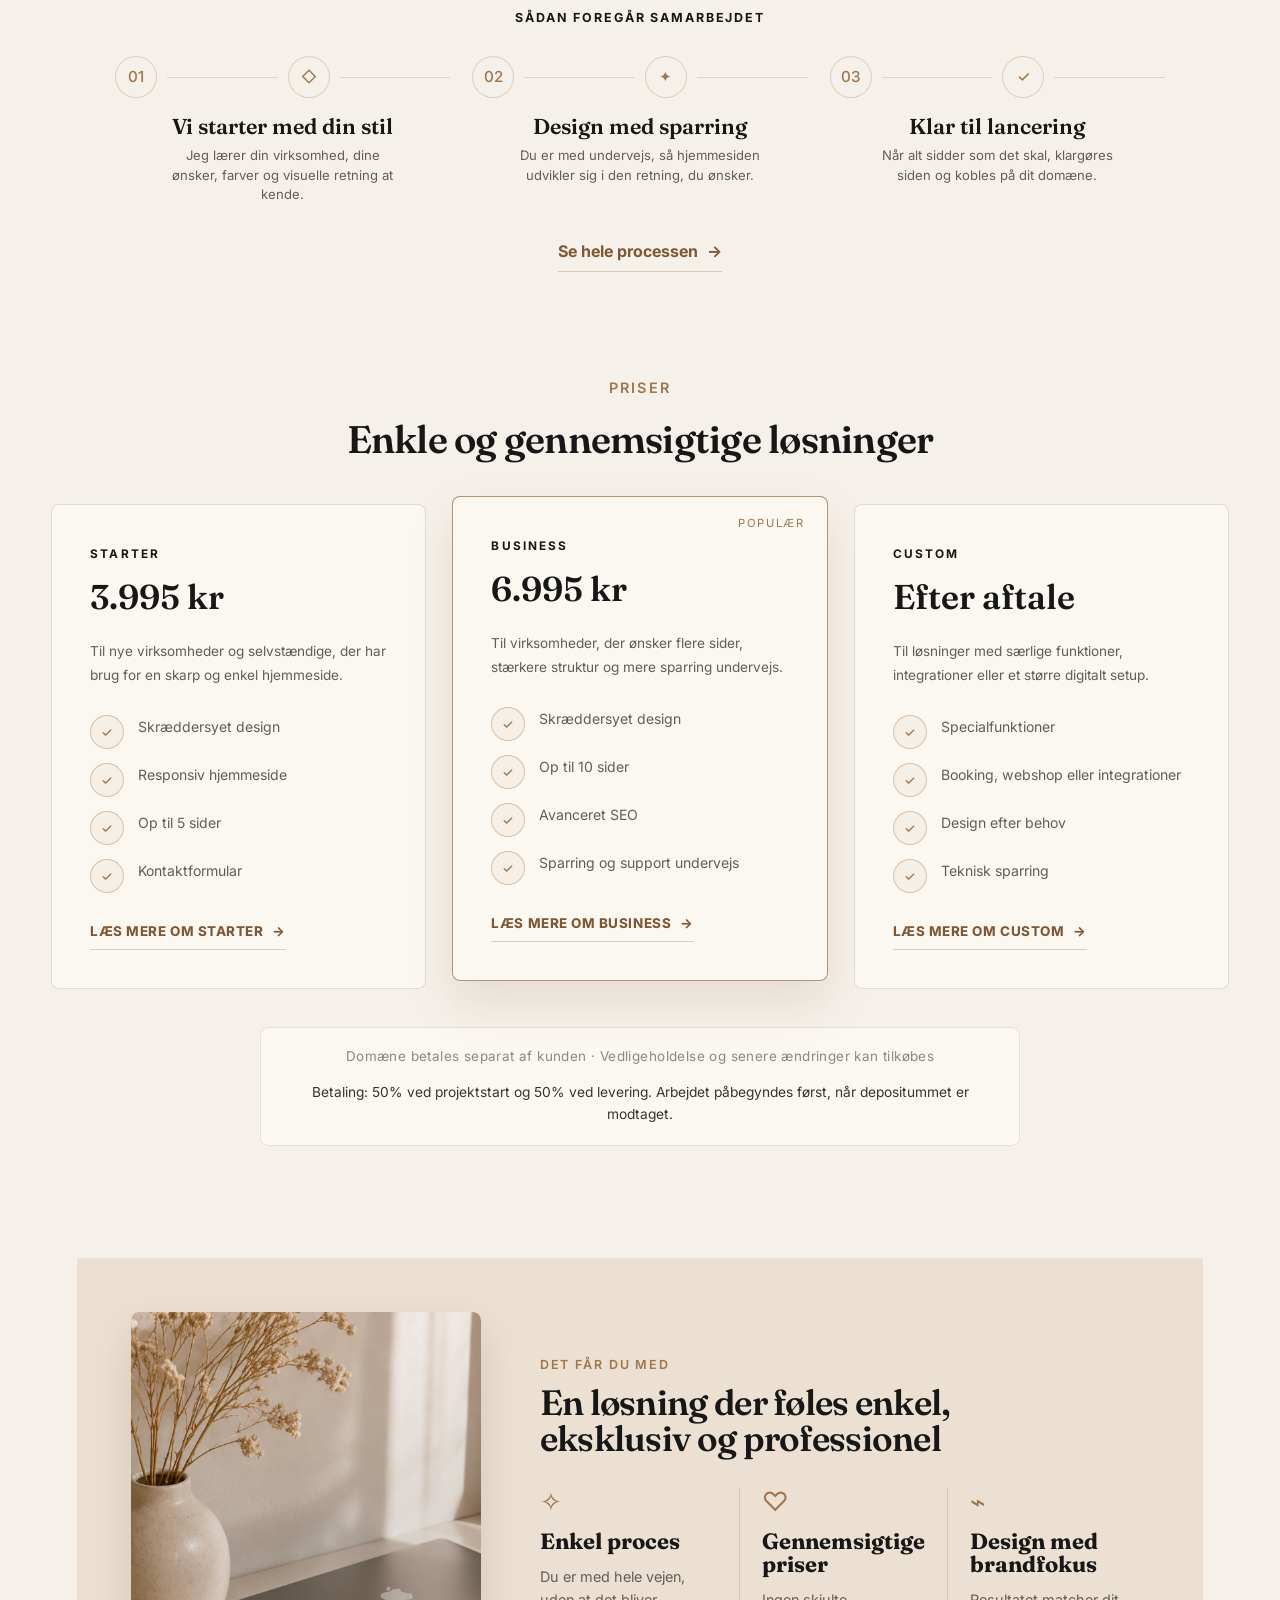
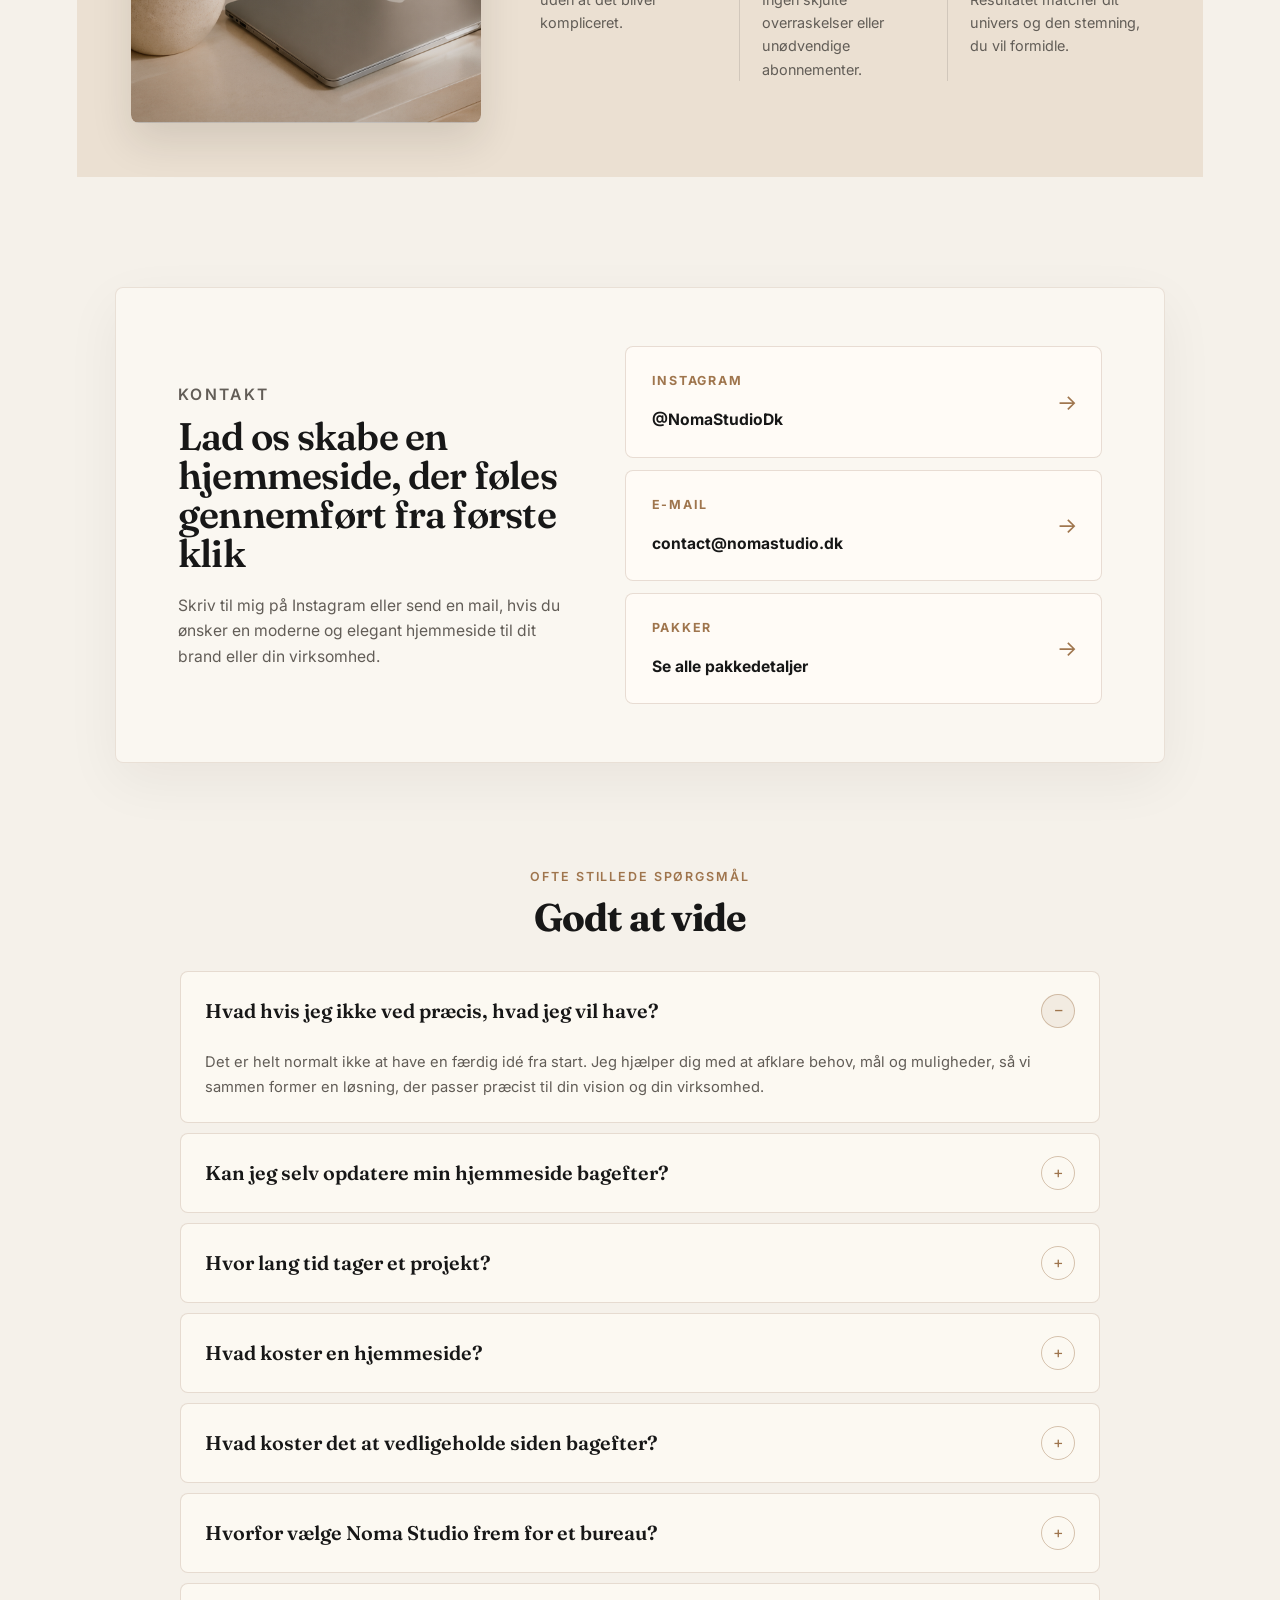
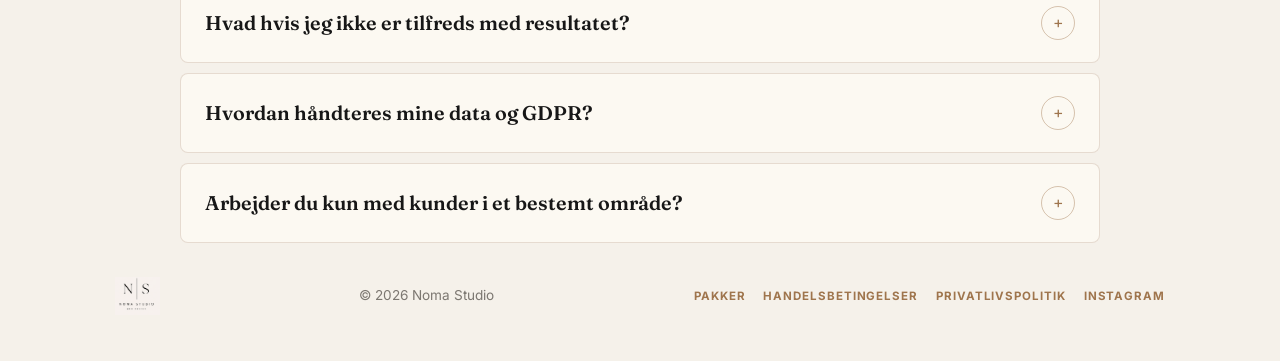
==== commit 12fd1059: "Add packages page and refine pricing CTA" ====
--- a/index.html
+++ b/index.html
@@ -26,9 +26,9 @@
       <div class="nav-links">
         <a href="#fordele">Fordele</a>
         <a href="proces.html">Proces</a>
-        <a href="#priser">Priser</a>
+        <a href="pakker.html">Pakker</a>
         <a href="#kontakt">Kontakt</a>
-        <a href="#kontakt" class="nav-btn">Kontakt mig</a>
+        <a href="#kontakt" class="nav-btn">Book en gratis intro</a>
       </div>
     </nav>
 
@@ -43,13 +43,13 @@
         </h1>
 
         <p>
-          Custom-coded hjemmesider til brands, virksomheder og personlige profiler,
-          der ønsker en stærk og gennemført online tilstedeværelse.
+          Til selvstændige, behandlere, creators og mindre virksomheder, der vil
+          have en hjemmeside uden skabelon-look.
         </p>
 
         <div class="hero-buttons">
           <a href="#priser" class="btn btn-dark">Se priser</a>
-          <a href="#kontakt" class="btn btn-light">Kontakt mig</a>
+          <a href="#kontakt" class="btn btn-light">Book en gratis intro</a>
         </div>
       </div>
     </div>
@@ -94,7 +94,7 @@
       <div class="visual-break-text">
         <p class="section-label">Visuel retning</p>
         <h2>Et website skal ikke bare fungere. Det skal føles rigtigt for dit brand.</h2>
-        <a href="#priser">Se muligheder <span aria-hidden="true">→</span></a>
+        <a href="pakker.html">Se pakker <span aria-hidden="true">→</span></a>
       </div>
     </section>
 
@@ -148,19 +148,16 @@
           <h3>Starter</h3>
           <p class="price">3.995 kr</p>
           <p class="price-description">
-            Den perfekte løsning til nye virksomheder og selvstændige, der ønsker
-            en professionel online tilstedeværelse.
+            Til nye virksomheder og selvstændige, der har brug for en skarp og enkel
+            hjemmeside.
           </p>
           <ul class="price-features">
             <li><span class="feature-icon">✓</span>Skræddersyet design</li>
-            <li><span class="feature-icon">✓</span>Responsiv hjemmeside (mobil, tablet & computer)</li>
+            <li><span class="feature-icon">✓</span>Responsiv hjemmeside</li>
             <li><span class="feature-icon">✓</span>Op til 5 sider</li>
             <li><span class="feature-icon">✓</span>Kontaktformular</li>
-            <li><span class="feature-icon">✓</span>Grundlæggende SEO</li>
-            <li><span class="feature-icon">✓</span>Hjælp til domæne & hosting</li>
-            <li><span class="feature-icon">✓</span>Levering inden for 1-2 uger</li>
           </ul>
-          <p class="package-note">Perfekt til iværksættere, freelancere og mindre virksomheder.</p>
+          <a href="pakker.html#starter" class="package-link">Læs mere om Starter <span aria-hidden="true">→</span></a>
         </article>
 
         <article class="price-card popular">
@@ -168,42 +165,32 @@
           <h3>Business</h3>
           <p class="price">6.995 kr</p>
           <p class="price-description">
-            Til virksomheder, der ønsker en stærkere online tilstedeværelse og flere
-            funktioner, der skaber værdi.
+            Til virksomheder, der ønsker flere sider, stærkere struktur og mere
+            sparring undervejs.
           </p>
           <ul class="price-features">
             <li><span class="feature-icon">✓</span>Skræddersyet design</li>
-            <li><span class="feature-icon">✓</span>Responsiv hjemmeside (mobil, tablet & computer)</li>
             <li><span class="feature-icon">✓</span>Op til 10 sider</li>
             <li><span class="feature-icon">✓</span>Avanceret SEO</li>
-            <li><span class="feature-icon">✓</span>Professionel e-mail</li>
-            <li><span class="feature-icon">✓</span>Flere sektioner og funktioner</li>
-            <li><span class="feature-icon">✓</span>Hurtig og optimeret hjemmeside</li>
             <li><span class="feature-icon">✓</span>Sparring og support undervejs</li>
           </ul>
-          <p class="package-note">En komplet løsning, der styrker din virksomhed og din online tilstedeværelse.</p>
+          <a href="pakker.html#business" class="package-link">Læs mere om Business <span aria-hidden="true">→</span></a>
         </article>
 
         <article class="price-card">
           <h3>Custom</h3>
           <p class="price">Efter aftale</p>
           <p class="price-description">
-            Har du brug for noget helt særligt? Jeg skaber en skræddersyet løsning,
-            der passer præcis til dine behov og din virksomhed.
+            Til løsninger med særlige funktioner, integrationer eller et større
+            digitalt setup.
           </p>
-
-          <div class="custom-examples">
-            <h4>Eksempler på custom løsninger</h4>
-            <div class="custom-grid">
-              <div><span class="feature-icon">◇</span><strong>Booking & reservation</strong></div>
-              <div><span class="feature-icon">◇</span><strong>Webshop</strong></div>
-              <div><span class="feature-icon">◇</span><strong>Medlemsområder</strong></div>
-              <div><span class="feature-icon">◇</span><strong>Integrationer</strong></div>
-              <div><span class="feature-icon">◇</span><strong>Specialudvikling</strong></div>
-              <div><span class="feature-icon">◇</span><strong>AI-integrationer</strong></div>
-            </div>
-          </div>
-          <p class="package-note">Ingen løsning er for kompleks. Lad os skabe noget unikt sammen.</p>
+          <ul class="price-features">
+            <li><span class="feature-icon">✓</span>Specialfunktioner</li>
+            <li><span class="feature-icon">✓</span>Booking, webshop eller integrationer</li>
+            <li><span class="feature-icon">✓</span>Design efter behov</li>
+            <li><span class="feature-icon">✓</span>Teknisk sparring</li>
+          </ul>
+          <a href="pakker.html#custom" class="package-link">Læs mere om Custom <span aria-hidden="true">→</span></a>
         </article>
       </div>
 
@@ -270,9 +257,9 @@
           <span class="card-arrow" aria-hidden="true">→</span>
         </a>
 
-        <a class="contact-card" href="#priser">
-          <span>Priser</span>
-          <strong>Se pakker og startpriser</strong>
+        <a class="contact-card" href="pakker.html">
+          <span>Pakker</span>
+          <strong>Se alle pakkedetaljer</strong>
           <span class="card-arrow" aria-hidden="true">→</span>
         </a>
       </div>
@@ -384,6 +371,7 @@
     </a>
     <p>© 2026 Noma Studio</p>
     <div class="footer-links">
+      <a href="pakker.html">Pakker</a>
       <a href="handelsbetingelser.html">Handelsbetingelser</a>
       <a href="privatlivspolitik.html">Privatlivspolitik</a>
       <a href="https://www.instagram.com/NomaStudioDk/" target="_blank" rel="noreferrer">
--- a/style.css
+++ b/style.css
@@ -576,6 +576,31 @@
   font-weight: 650;
 }
 
+.package-link,
+.package-detail-link {
+  display: inline-flex;
+  align-items: center;
+  gap: 9px;
+  margin-top: 28px;
+  color: var(--accent-deep);
+  font-size: 0.84rem;
+  font-weight: 750;
+  letter-spacing: 0.04em;
+  text-transform: uppercase;
+  border-bottom: 1px solid rgba(127, 87, 52, 0.26);
+  padding-bottom: 6px;
+}
+
+.package-link span,
+.package-detail-link span {
+  transition: transform 0.22s ease;
+}
+
+.package-link:hover span,
+.package-detail-link:hover span {
+  transform: translateX(4px);
+}
+
 .custom-examples {
   margin-top: 28px;
 }
@@ -1147,6 +1172,17 @@
   margin-bottom: 28px;
 }
 
+.subpage-hero-inner .btn-dark {
+  background: #17120d;
+  color: #fff;
+  border-color: #17120d;
+}
+
+.subpage-hero-inner .btn-dark:hover {
+  background: var(--accent);
+  border-color: var(--accent);
+}
+
 .full-process {
   width: min(92%, 1020px);
   margin: 0 auto;
@@ -1277,6 +1313,96 @@
 .process-cta-info a {
   color: #fff;
   font-weight: 700;
+}
+
+/* PACKAGES PAGE */
+.package-details {
+  width: min(92%, 1040px);
+  margin: 0 auto;
+  display: grid;
+  gap: 22px;
+}
+
+.package-detail-card {
+  position: relative;
+  padding: clamp(34px, 5vw, 54px);
+  border: 1px solid var(--line);
+  border-radius: 8px;
+  background: rgba(255, 252, 247, 0.72);
+  box-shadow: 0 18px 52px rgba(32, 25, 19, 0.045);
+}
+
+.package-detail-popular {
+  border-color: rgba(159, 117, 77, 0.7);
+  box-shadow: 0 24px 58px rgba(127, 87, 52, 0.12);
+}
+
+.package-detail-header {
+  display: flex;
+  justify-content: space-between;
+  gap: 28px;
+  align-items: flex-start;
+}
+
+.package-detail-header h2 {
+  font-family: "Fraunces", serif;
+  font-size: clamp(1.8rem, 3vw, 2.55rem);
+  line-height: 1.05;
+  letter-spacing: -0.025em;
+  margin-top: 10px;
+}
+
+.package-detail-price {
+  font-family: "Fraunces", serif;
+  font-size: clamp(2rem, 3.8vw, 3.1rem);
+  line-height: 1;
+  font-weight: 600;
+  white-space: nowrap;
+}
+
+.package-detail-intro {
+  color: var(--muted);
+  font-size: 0.98rem;
+  line-height: 1.72;
+  max-width: 720px;
+  margin-top: 24px;
+}
+
+.package-detail-grid {
+  display: grid;
+  grid-template-columns: repeat(2, minmax(0, 1fr));
+  gap: 20px 34px;
+  margin-top: 28px;
+}
+
+.package-detail-grid .detail-list {
+  margin: 0;
+}
+
+.package-custom-list {
+  max-width: 680px;
+}
+
+.package-custom-list .custom-grid {
+  grid-template-columns: repeat(2, minmax(0, 1fr));
+  gap: 0 32px;
+}
+
+.package-payment-box {
+  max-width: 860px;
+  margin: 22px auto 0;
+  padding: 24px 28px;
+  border: 1px solid rgba(159, 117, 77, 0.18);
+  border-radius: 8px;
+  background: rgba(255, 252, 247, 0.62);
+  text-align: center;
+  color: var(--ink-soft);
+  font-size: 0.88rem;
+  line-height: 1.65;
+}
+
+.package-payment-box p + p {
+  margin-top: 8px;
 }
 
 /* RESPONSIVE */
@@ -1368,6 +1494,16 @@
     gap: 18px;
   }
 
+  .package-detail-header,
+  .package-detail-grid,
+  .package-custom-list .custom-grid {
+    grid-template-columns: 1fr;
+  }
+
+  .package-detail-header {
+    display: grid;
+  }
+
   .process-card-top {
     justify-items: start;
     grid-template-columns: auto auto;
@@ -1687,6 +1823,11 @@
     font-size: 0.78rem;
   }
 
+  .package-link {
+    margin-top: 16px;
+    font-size: 0.72rem;
+  }
+
   .payment-note {
     margin-top: 12px;
     padding: 13px 14px;
@@ -1950,6 +2091,55 @@
   .process-cta-info {
     font-size: 0.84rem;
   }
+
+  .package-details {
+    gap: 14px;
+  }
+
+  .package-detail-card {
+    padding: 24px 20px;
+  }
+
+  .package-detail-header {
+    gap: 14px;
+  }
+
+  .package-detail-header h2 {
+    font-size: clamp(1.45rem, 6vw, 1.9rem);
+  }
+
+  .package-detail-price {
+    font-size: clamp(1.85rem, 8vw, 2.35rem);
+  }
+
+  .package-detail-intro {
+    font-size: 0.86rem;
+    line-height: 1.58;
+    margin-top: 16px;
+  }
+
+  .package-detail-grid {
+    gap: 8px;
+    margin-top: 18px;
+  }
+
+  .package-custom-list {
+    margin-top: 20px;
+  }
+
+  .package-custom-list .custom-grid div {
+    padding: 11px 0;
+  }
+
+  .package-detail-link {
+    margin-top: 16px;
+    font-size: 0.72rem;
+  }
+
+  .package-payment-box {
+    padding: 18px;
+    font-size: 0.78rem;
+  }
 }
 
 @media (max-width: 480px) {
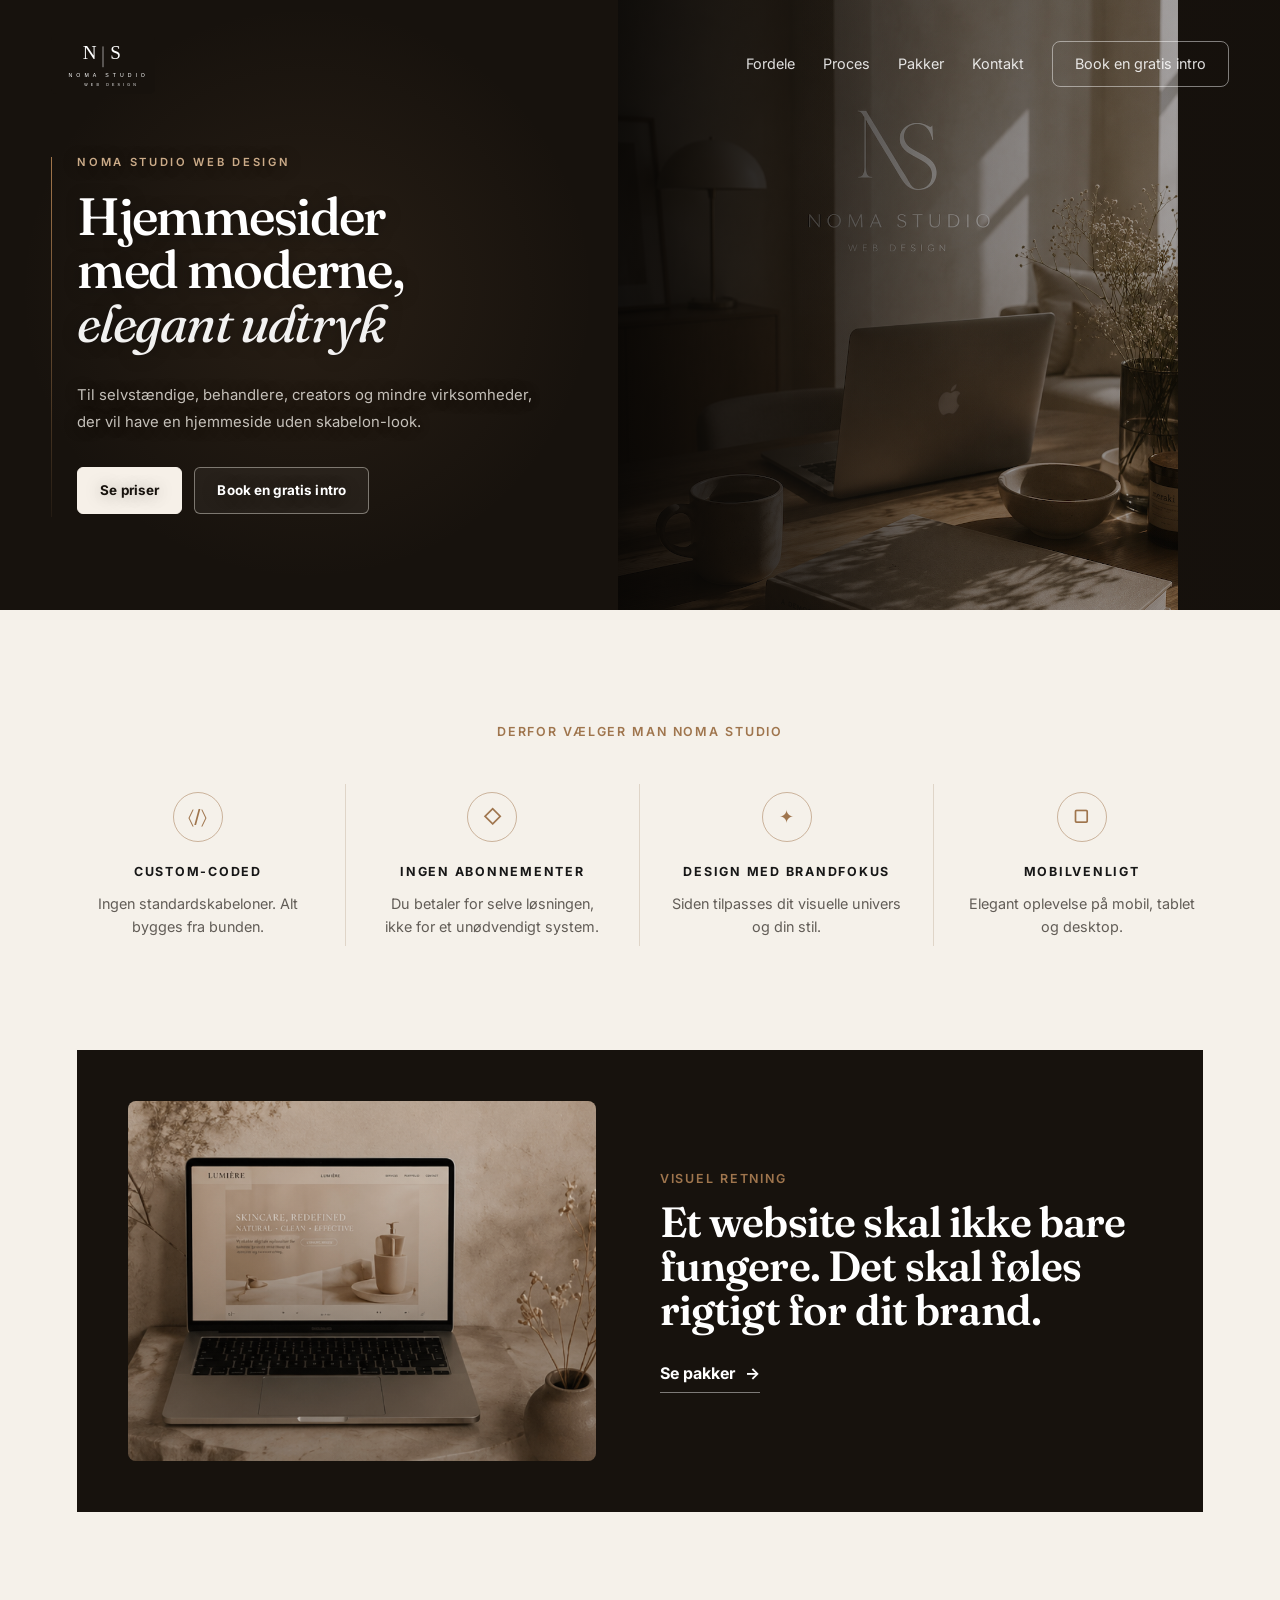
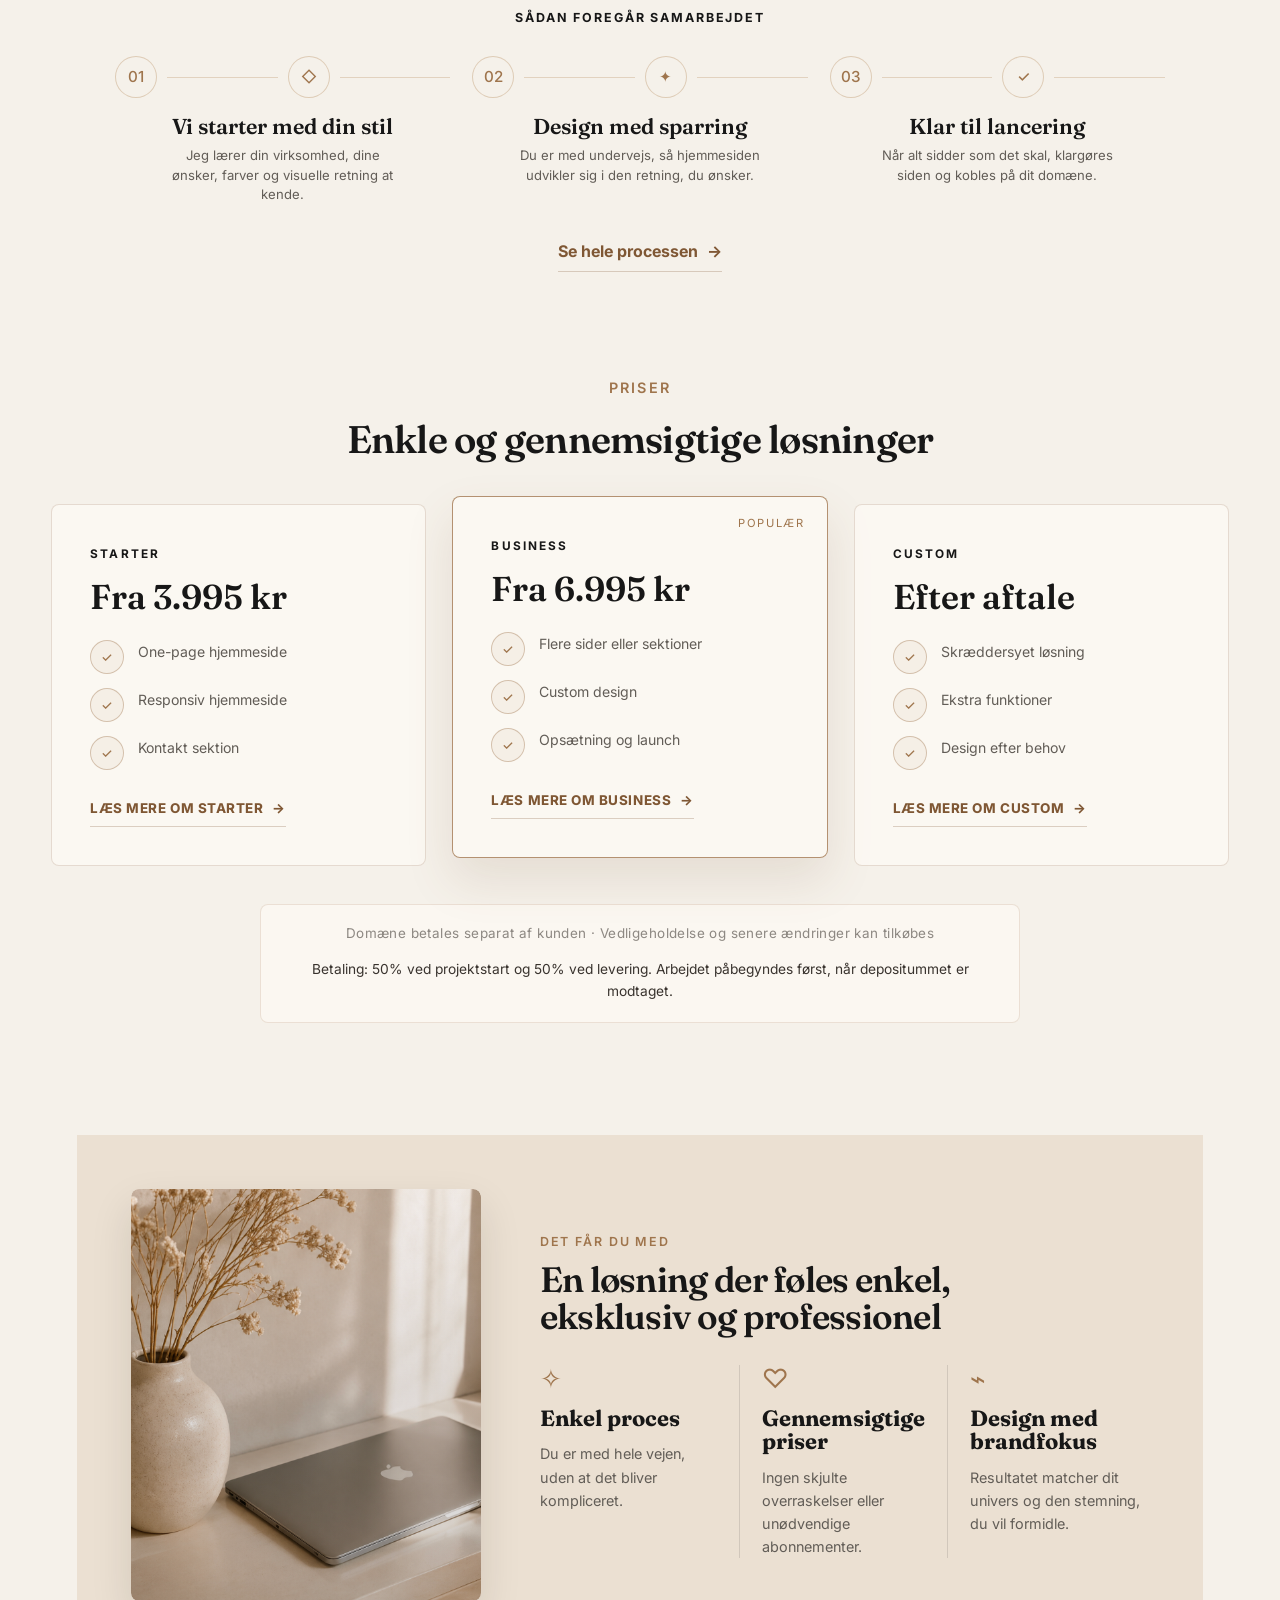
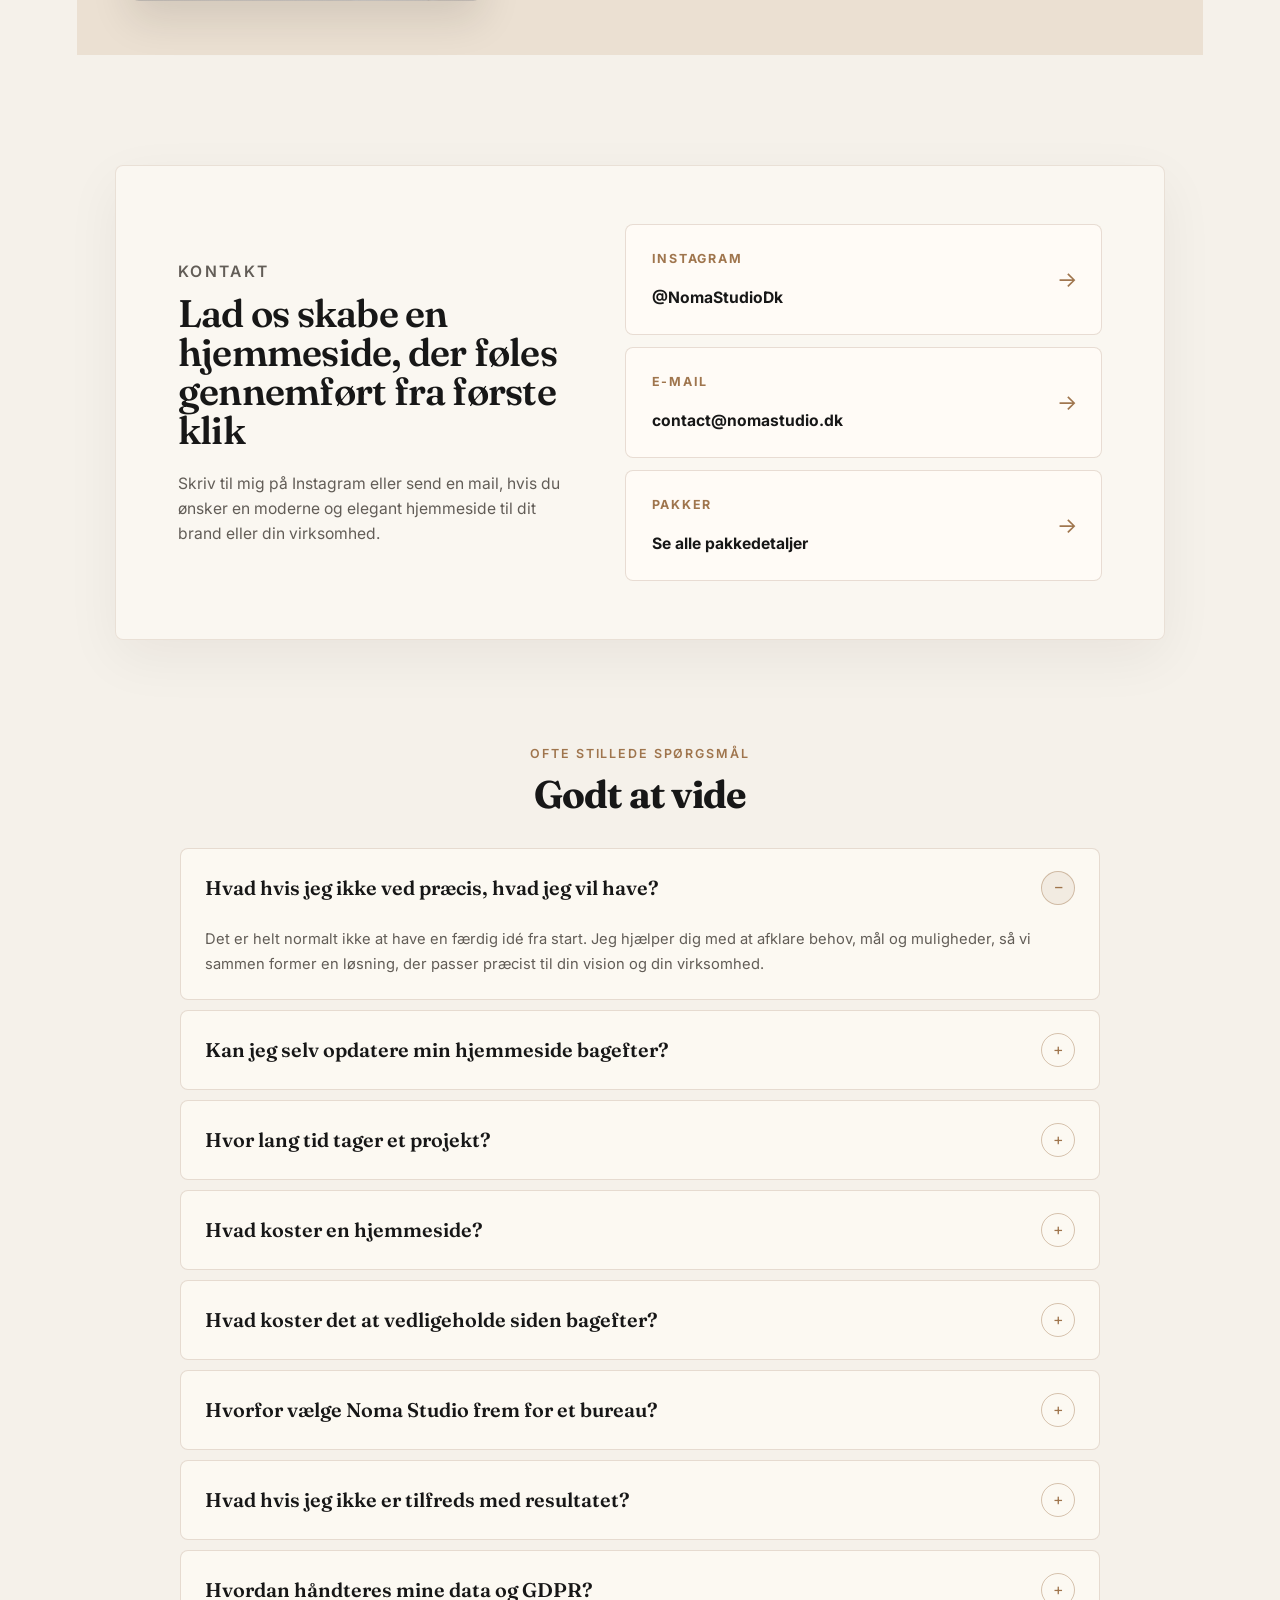
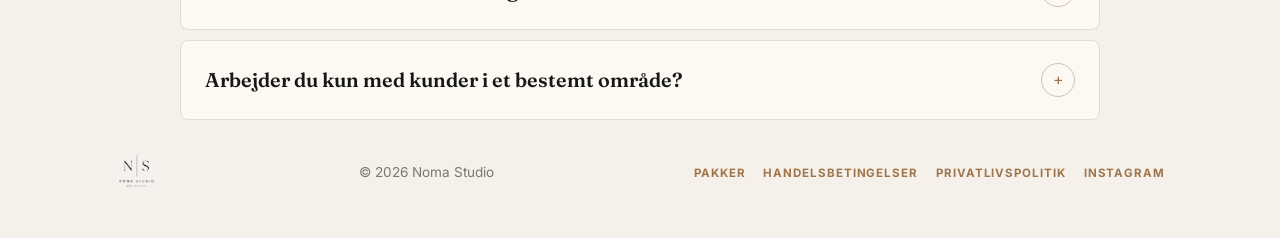
==== commit 1b7a8dd2: "Simplify homepage pricing and add mobile menu" ====
--- a/index.html
+++ b/index.html
@@ -23,7 +23,12 @@
         <img src="nomastudio-logo-dark.svg" alt="Noma Studio Web Design logo" />
       </a>
 
-      <div class="nav-links">
+      <button class="menu-toggle" type="button" aria-controls="site-menu" aria-expanded="false">
+        <span>Menu</span>
+        <span class="menu-lines" aria-hidden="true"></span>
+      </button>
+
+      <div class="nav-links" id="site-menu">
         <a href="#fordele">Fordele</a>
         <a href="proces.html">Proces</a>
         <a href="pakker.html">Pakker</a>
@@ -146,16 +151,11 @@
       <div class="pricing-grid">
         <article class="price-card">
           <h3>Starter</h3>
-          <p class="price">3.995 kr</p>
-          <p class="price-description">
-            Til nye virksomheder og selvstændige, der har brug for en skarp og enkel
-            hjemmeside.
-          </p>
+          <p class="price">Fra 3.995 kr</p>
           <ul class="price-features">
-            <li><span class="feature-icon">✓</span>Skræddersyet design</li>
+            <li><span class="feature-icon">✓</span>One-page hjemmeside</li>
             <li><span class="feature-icon">✓</span>Responsiv hjemmeside</li>
-            <li><span class="feature-icon">✓</span>Op til 5 sider</li>
-            <li><span class="feature-icon">✓</span>Kontaktformular</li>
+            <li><span class="feature-icon">✓</span>Kontakt sektion</li>
           </ul>
           <a href="pakker.html#starter" class="package-link">Læs mere om Starter <span aria-hidden="true">→</span></a>
         </article>
@@ -163,16 +163,11 @@
         <article class="price-card popular">
           <span class="popular-label">Populær</span>
           <h3>Business</h3>
-          <p class="price">6.995 kr</p>
-          <p class="price-description">
-            Til virksomheder, der ønsker flere sider, stærkere struktur og mere
-            sparring undervejs.
-          </p>
+          <p class="price">Fra 6.995 kr</p>
           <ul class="price-features">
-            <li><span class="feature-icon">✓</span>Skræddersyet design</li>
-            <li><span class="feature-icon">✓</span>Op til 10 sider</li>
-            <li><span class="feature-icon">✓</span>Avanceret SEO</li>
-            <li><span class="feature-icon">✓</span>Sparring og support undervejs</li>
+            <li><span class="feature-icon">✓</span>Flere sider eller sektioner</li>
+            <li><span class="feature-icon">✓</span>Custom design</li>
+            <li><span class="feature-icon">✓</span>Opsætning og launch</li>
           </ul>
           <a href="pakker.html#business" class="package-link">Læs mere om Business <span aria-hidden="true">→</span></a>
         </article>
@@ -180,15 +175,10 @@
         <article class="price-card">
           <h3>Custom</h3>
           <p class="price">Efter aftale</p>
-          <p class="price-description">
-            Til løsninger med særlige funktioner, integrationer eller et større
-            digitalt setup.
-          </p>
           <ul class="price-features">
-            <li><span class="feature-icon">✓</span>Specialfunktioner</li>
-            <li><span class="feature-icon">✓</span>Booking, webshop eller integrationer</li>
+            <li><span class="feature-icon">✓</span>Skræddersyet løsning</li>
+            <li><span class="feature-icon">✓</span>Ekstra funktioner</li>
             <li><span class="feature-icon">✓</span>Design efter behov</li>
-            <li><span class="feature-icon">✓</span>Teknisk sparring</li>
           </ul>
           <a href="pakker.html#custom" class="package-link">Læs mere om Custom <span aria-hidden="true">→</span></a>
         </article>
@@ -397,6 +387,22 @@
 
     revealItems.forEach((item) => revealObserver.observe(item));
 
+    const menuToggle = document.querySelector(".menu-toggle");
+    const siteMenu = document.querySelector("#site-menu");
+
+    menuToggle?.addEventListener("click", () => {
+      const isOpen = menuToggle.getAttribute("aria-expanded") === "true";
+      menuToggle.setAttribute("aria-expanded", String(!isOpen));
+      siteMenu?.classList.toggle("is-open", !isOpen);
+    });
+
+    siteMenu?.querySelectorAll("a").forEach((link) => {
+      link.addEventListener("click", () => {
+        menuToggle?.setAttribute("aria-expanded", "false");
+        siteMenu.classList.remove("is-open");
+      });
+    });
+
     document.querySelectorAll(".faq-question").forEach((button) => {
       button.addEventListener("click", () => {
         const item = button.closest(".faq-item");
--- a/style.css
+++ b/style.css
@@ -111,6 +111,10 @@
   color: rgba(255, 255, 255, 0.86);
 }
 
+.menu-toggle {
+  display: none;
+}
+
 .nav-btn {
   padding: 10px 22px;
   border: 1px solid rgba(255, 255, 255, 0.46);
@@ -1538,6 +1542,7 @@
     flex-direction: row;
     align-items: center;
     gap: 14px;
+    flex-wrap: wrap;
   }
 
   .brand {
@@ -1552,23 +1557,103 @@
   }
 
   .nav-links {
+    display: none;
+    width: 100%;
+    margin-left: 0;
+    padding: 14px;
+    border: 1px solid rgba(245, 241, 234, 0.18);
+    border-radius: 8px;
+    background: rgba(23, 18, 13, 0.88);
+    backdrop-filter: blur(14px);
+    box-shadow: 0 18px 42px rgba(0, 0, 0, 0.24);
+    gap: 6px;
+  }
+
+  .nav-links.is-open {
+    display: grid;
+  }
+
+  .nav-links a {
+    display: flex;
+    align-items: center;
+    min-height: 42px;
+    padding: 0 12px;
+    border-radius: 6px;
+    font-size: 0.86rem;
+    color: rgba(255, 255, 255, 0.88);
+  }
+
+  .nav-links a:hover {
+    background: rgba(245, 241, 234, 0.08);
+  }
+
+  .nav-btn {
+    justify-content: center;
+    margin-top: 6px;
+    padding: 0 14px;
+    background: var(--accent);
+    border-color: var(--accent);
+    color: #fff;
+  }
+
+  .menu-toggle {
+    display: inline-flex;
+    align-items: center;
+    gap: 10px;
     margin-left: auto;
-    gap: 12px;
-  }
-
-  .nav-links a:not(.nav-btn) {
-    display: none;
-  }
-
-  .nav-links a {
-    font-size: 0.82rem;
-  }
-
-  .nav-btn {
-    padding: 9px 15px;
+    min-height: 42px;
+    padding: 0 14px;
+    border: 1px solid rgba(245, 241, 234, 0.42);
     border-radius: 8px;
     background: rgba(23, 18, 13, 0.32);
+    color: #fff;
+    font: inherit;
+    font-size: 0.82rem;
+    font-weight: 700;
+    cursor: pointer;
     backdrop-filter: blur(10px);
+  }
+
+  .menu-lines,
+  .menu-lines::before,
+  .menu-lines::after {
+    display: block;
+    width: 15px;
+    height: 1px;
+    border-radius: 99px;
+    background: currentColor;
+    transition: transform 0.22s ease, opacity 0.22s ease;
+  }
+
+  .menu-lines {
+    position: relative;
+  }
+
+  .menu-lines::before,
+  .menu-lines::after {
+    content: "";
+    position: absolute;
+    left: 0;
+  }
+
+  .menu-lines::before {
+    top: -5px;
+  }
+
+  .menu-lines::after {
+    top: 5px;
+  }
+
+  .menu-toggle[aria-expanded="true"] .menu-lines {
+    background: transparent;
+  }
+
+  .menu-toggle[aria-expanded="true"] .menu-lines::before {
+    transform: translateY(5px) rotate(45deg);
+  }
+
+  .menu-toggle[aria-expanded="true"] .menu-lines::after {
+    transform: translateY(-5px) rotate(-45deg);
   }
 
   .hero-inner {
@@ -1761,6 +1846,10 @@
     padding: 22px;
   }
 
+  .price-card h3 {
+    margin-bottom: 18px;
+  }
+
   .price-description {
     font-size: 0.82rem;
     line-height: 1.5;
@@ -1773,14 +1862,14 @@
   }
 
   .price {
-    font-size: 1.8rem;
-    margin-bottom: 14px;
+    font-size: 2.2rem;
+    margin-bottom: 22px;
   }
 
   .price-card ul {
-    gap: 6px;
-    font-size: 0.86rem;
-    line-height: 1.35;
+    gap: 9px;
+    font-size: 0.95rem;
+    line-height: 1.38;
   }
 
   .price-features li,
@@ -1824,7 +1913,7 @@
   }
 
   .package-link {
-    margin-top: 16px;
+    margin-top: 22px;
     font-size: 0.72rem;
   }
 
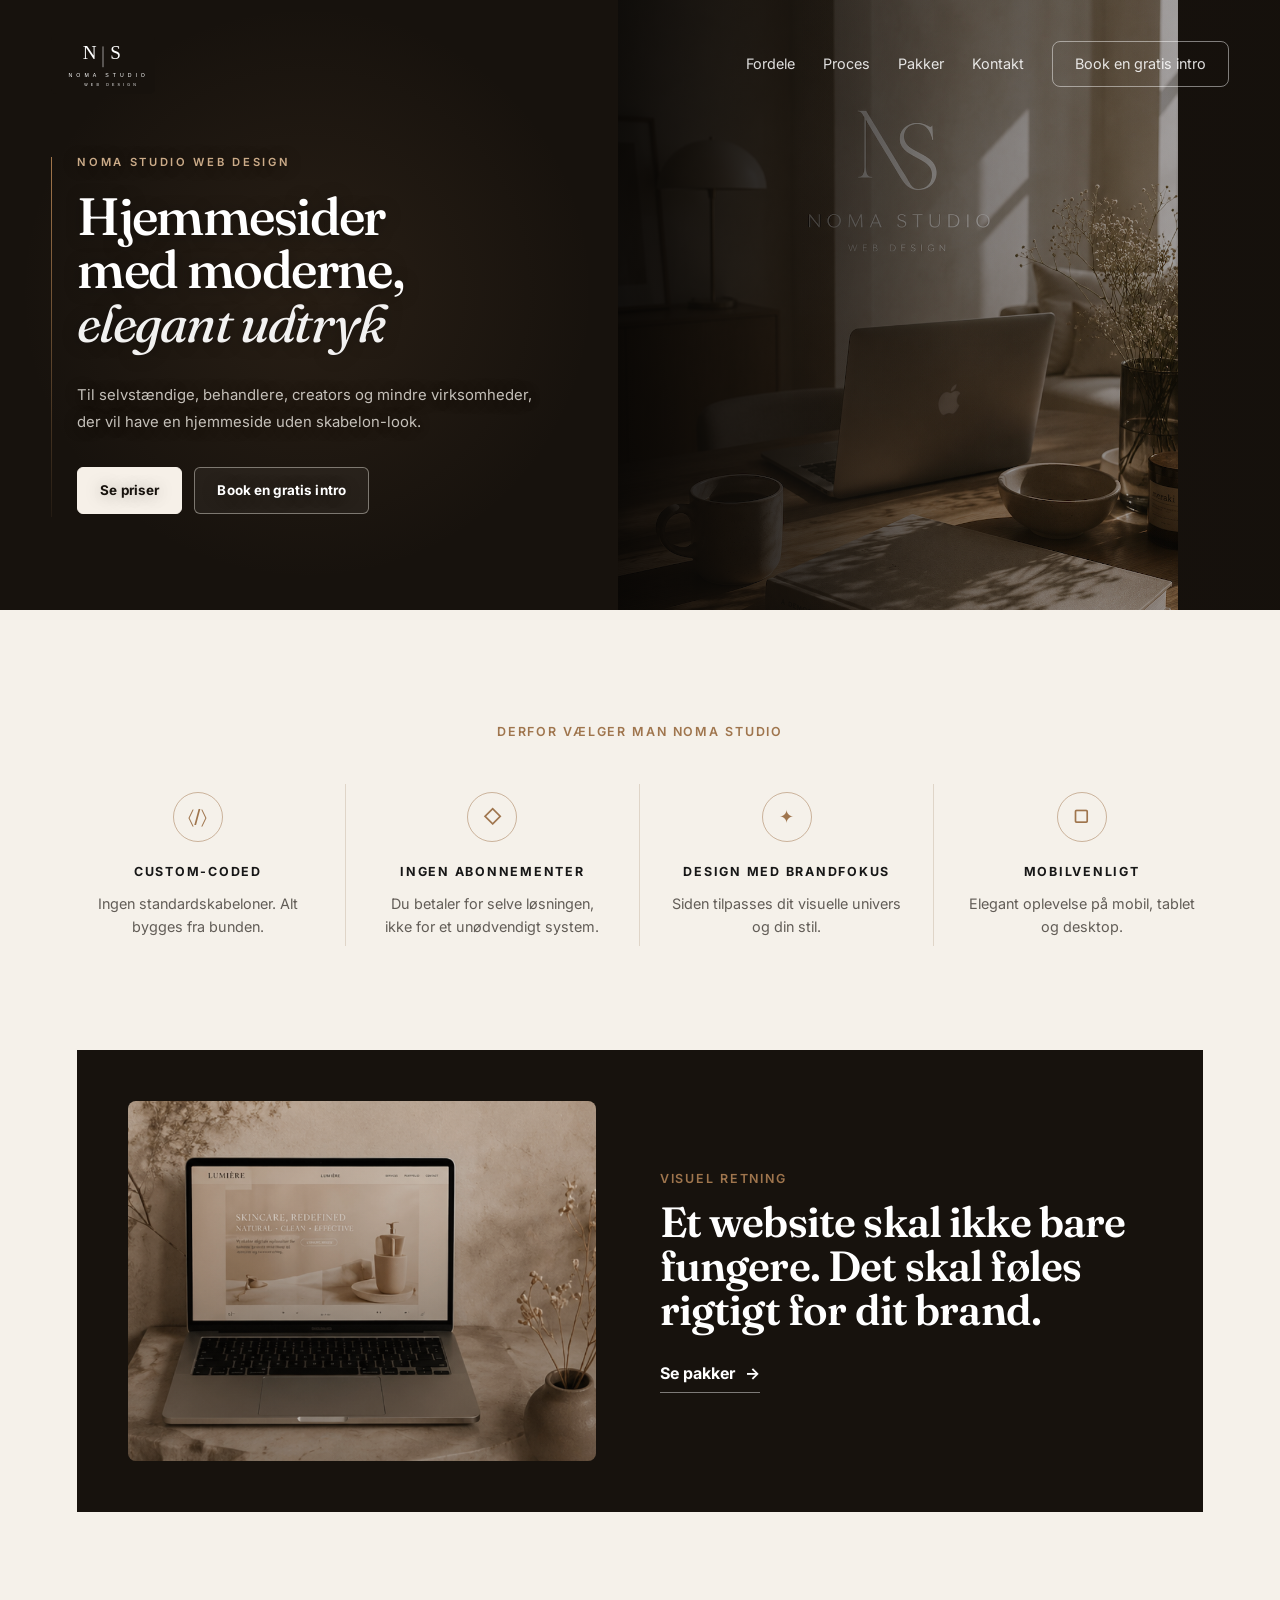
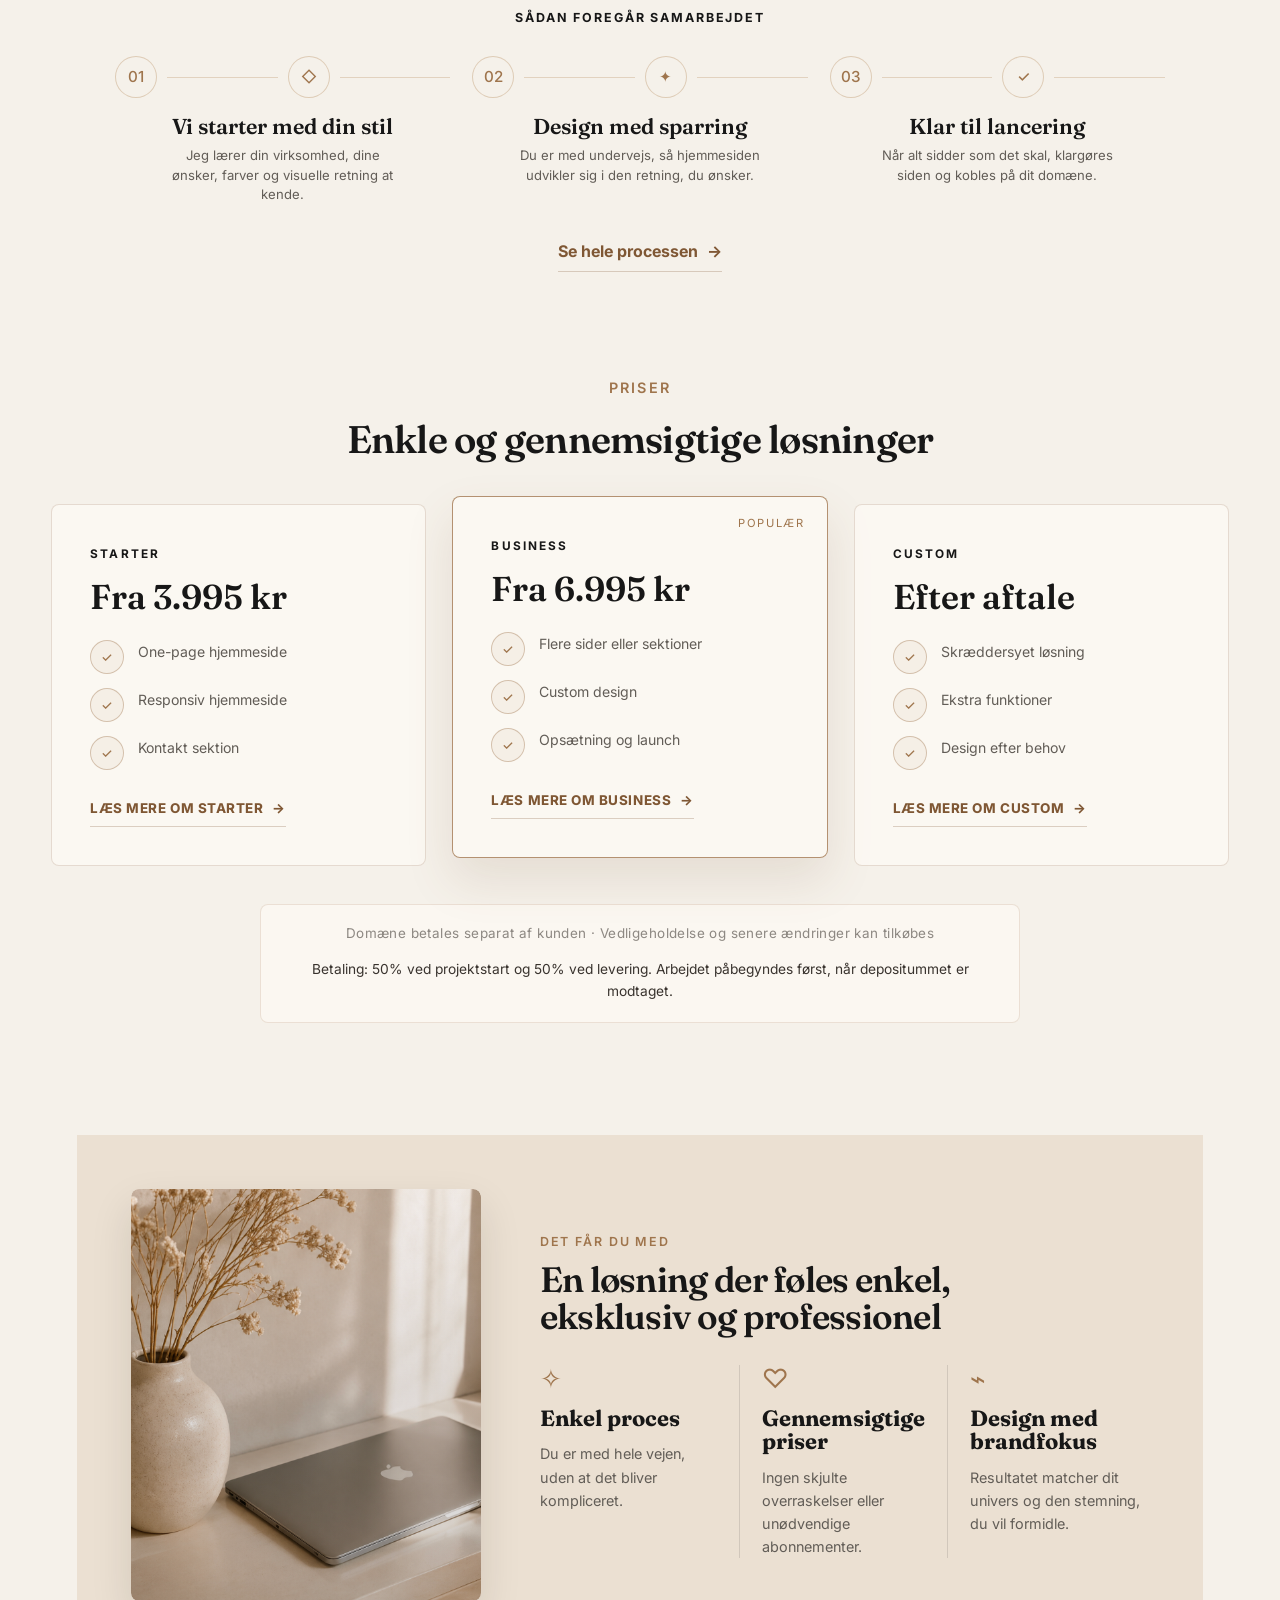
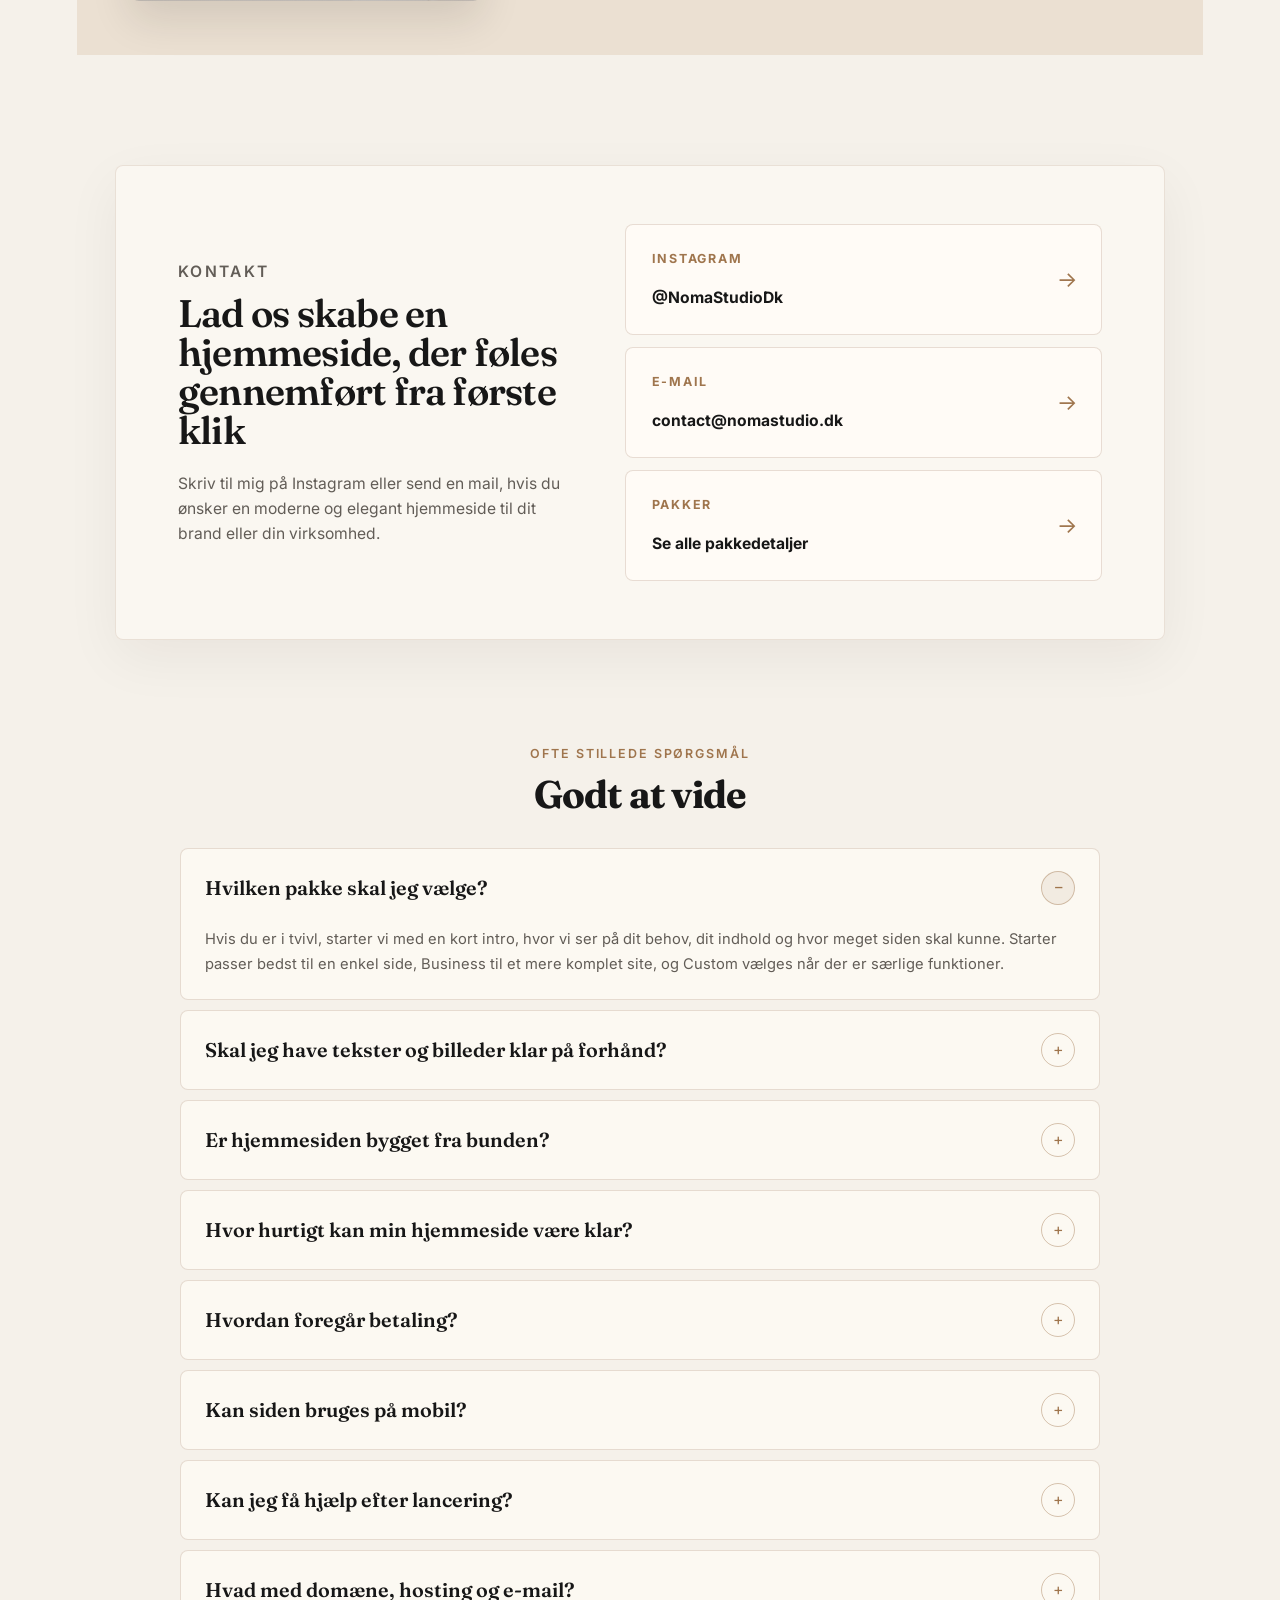
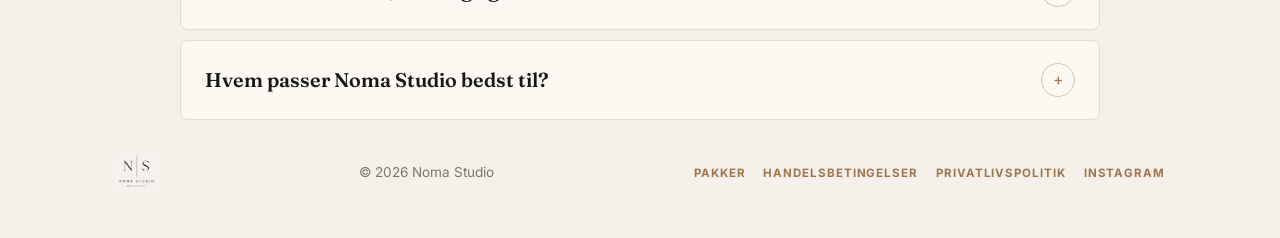
==== commit 62a23659: "Rewrite homepage FAQ" ====
--- a/index.html
+++ b/index.html
@@ -264,91 +264,91 @@
       <div class="faq-list">
         <article class="faq-item is-open">
           <button class="faq-question" type="button" aria-expanded="true">
-            <span>Hvad hvis jeg ikke ved præcis, hvad jeg vil have?</span>
+            <span>Hvilken pakke skal jeg vælge?</span>
             <span class="faq-icon" aria-hidden="true">−</span>
           </button>
           <div class="faq-answer">
-            <p>Det er helt normalt ikke at have en færdig idé fra start. Jeg hjælper dig med at afklare behov, mål og muligheder, så vi sammen former en løsning, der passer præcist til din vision og din virksomhed.</p>
-          </div>
-        </article>
-
-        <article class="faq-item">
-          <button class="faq-question" type="button" aria-expanded="false">
-            <span>Kan jeg selv opdatere min hjemmeside bagefter?</span>
-            <span class="faq-icon" aria-hidden="true">+</span>
-          </button>
-          <div class="faq-answer">
-            <p>Du modtager en guide, så du nemt kan opdatere indhold og billeder selv. Har du brug for større ændringer, hjælper jeg naturligvis også gerne.</p>
-          </div>
-        </article>
-
-        <article class="faq-item">
-          <button class="faq-question" type="button" aria-expanded="false">
-            <span>Hvor lang tid tager et projekt?</span>
-            <span class="faq-icon" aria-hidden="true">+</span>
-          </button>
-          <div class="faq-answer">
-            <p>En Starter-hjemmeside leveres typisk inden for 1-2 uger. Business-pakker og Custom-løsninger kan tage længere tid afhængig af omfang.</p>
-          </div>
-        </article>
-
-        <article class="faq-item">
-          <button class="faq-question" type="button" aria-expanded="false">
-            <span>Hvad koster en hjemmeside?</span>
-            <span class="faq-icon" aria-hidden="true">+</span>
-          </button>
-          <div class="faq-answer">
-            <p>Priserne starter ved 3.995 kr. for Starter-pakken og 6.995 kr. for Business. Custom-løsninger prissættes efter aftale ud fra dit projekts omfang.</p>
-          </div>
-        </article>
-
-        <article class="faq-item">
-          <button class="faq-question" type="button" aria-expanded="false">
-            <span>Hvad koster det at vedligeholde siden bagefter?</span>
-            <span class="faq-icon" aria-hidden="true">+</span>
-          </button>
-          <div class="faq-answer">
-            <p>Jeg tilbyder løbende support og vedligeholdelse, hvis du ønsker det. Kontakt mig for at høre om mulighederne, der passer til dig.</p>
-          </div>
-        </article>
-
-        <article class="faq-item">
-          <button class="faq-question" type="button" aria-expanded="false">
-            <span>Hvorfor vælge Noma Studio frem for et bureau?</span>
-            <span class="faq-icon" aria-hidden="true">+</span>
-          </button>
-          <div class="faq-answer">
-            <p>Du taler direkte med den, der designer og bygger din side — ingen projektledere eller mellemled. Det betyder hurtigere svar og en løsning, der afspejler præcis dit brand.</p>
-          </div>
-        </article>
-
-        <article class="faq-item">
-          <button class="faq-question" type="button" aria-expanded="false">
-            <span>Hvad hvis jeg ikke er tilfreds med resultatet?</span>
-            <span class="faq-icon" aria-hidden="true">+</span>
-          </button>
-          <div class="faq-answer">
-            <p>Vi arbejder tæt sammen gennem hele processen med løbende feedback-runder, så vi sikrer, at resultatet matcher dine forventninger, før vi lancerer.</p>
-          </div>
-        </article>
-
-        <article class="faq-item">
-          <button class="faq-question" type="button" aria-expanded="false">
-            <span>Hvordan håndteres mine data og GDPR?</span>
-            <span class="faq-icon" aria-hidden="true">+</span>
-          </button>
-          <div class="faq-answer">
-            <p>Jeg arbejder med sikre løsninger, krypterede forbindelser og korrekt håndtering af persondata efter gældende lovgivning, så dine og dine kunders data er i trygge hænder.</p>
-          </div>
-        </article>
-
-        <article class="faq-item">
-          <button class="faq-question" type="button" aria-expanded="false">
-            <span>Arbejder du kun med kunder i et bestemt område?</span>
-            <span class="faq-icon" aria-hidden="true">+</span>
-          </button>
-          <div class="faq-answer">
-            <p>Nej, jeg arbejder med kunder i hele Danmark. Det meste foregår over mail eller video, men vi kan også aftale et fysisk møde, hvis det giver mening.</p>
+            <p>Hvis du er i tvivl, starter vi med en kort intro, hvor vi ser på dit behov, dit indhold og hvor meget siden skal kunne. Starter passer bedst til en enkel side, Business til et mere komplet site, og Custom vælges når der er særlige funktioner.</p>
+          </div>
+        </article>
+
+        <article class="faq-item">
+          <button class="faq-question" type="button" aria-expanded="false">
+            <span>Skal jeg have tekster og billeder klar på forhånd?</span>
+            <span class="faq-icon" aria-hidden="true">+</span>
+          </button>
+          <div class="faq-answer">
+            <p>Det hjælper, men det er ikke et krav. Du kan sende det materiale, du allerede har, og så hjælper jeg med at skabe struktur omkring indholdet, så siden får et tydeligt og gennemført udtryk.</p>
+          </div>
+        </article>
+
+        <article class="faq-item">
+          <button class="faq-question" type="button" aria-expanded="false">
+            <span>Er hjemmesiden bygget fra bunden?</span>
+            <span class="faq-icon" aria-hidden="true">+</span>
+          </button>
+          <div class="faq-answer">
+            <p>Ja. Noma Studio arbejder ikke ud fra standardtemplates, hvor alle sider ender med samme udtryk. Design og kode tilpasses dit brand, din målgruppe og den oplevelse, du gerne vil give besøgende.</p>
+          </div>
+        </article>
+
+        <article class="faq-item">
+          <button class="faq-question" type="button" aria-expanded="false">
+            <span>Hvor hurtigt kan min hjemmeside være klar?</span>
+            <span class="faq-icon" aria-hidden="true">+</span>
+          </button>
+          <div class="faq-answer">
+            <p>En mindre Starter-side kan typisk være klar inden for 1-2 uger, hvis materialet er på plads. Større løsninger afhænger af antal sider, funktioner og hvor mange detaljer der skal afklares undervejs.</p>
+          </div>
+        </article>
+
+        <article class="faq-item">
+          <button class="faq-question" type="button" aria-expanded="false">
+            <span>Hvordan foregår betaling?</span>
+            <span class="faq-icon" aria-hidden="true">+</span>
+          </button>
+          <div class="faq-answer">
+            <p>Betalingen deles op i to: 50% ved projektstart og 50% ved levering. Arbejdet starter først, når depositummet er modtaget, så både ramme og forventninger er tydelige fra begyndelsen.</p>
+          </div>
+        </article>
+
+        <article class="faq-item">
+          <button class="faq-question" type="button" aria-expanded="false">
+            <span>Kan siden bruges på mobil?</span>
+            <span class="faq-icon" aria-hidden="true">+</span>
+          </button>
+          <div class="faq-answer">
+            <p>Ja. Siden bygges responsivt, så den fungerer på mobil, tablet og computer. Mobiloplevelsen prioriteres højt, fordi mange besøgende kommer direkte fra Instagram, Google eller et delt link.</p>
+          </div>
+        </article>
+
+        <article class="faq-item">
+          <button class="faq-question" type="button" aria-expanded="false">
+            <span>Kan jeg få hjælp efter lancering?</span>
+            <span class="faq-icon" aria-hidden="true">+</span>
+          </button>
+          <div class="faq-answer">
+            <p>Ja. Efter levering får du 14 dages fejlrettelse af fejl, der skyldes den oprindelige udvikling. Ønsker du senere ændringer, nyt indhold eller løbende vedligeholdelse, kan det aftales separat.</p>
+          </div>
+        </article>
+
+        <article class="faq-item">
+          <button class="faq-question" type="button" aria-expanded="false">
+            <span>Hvad med domæne, hosting og e-mail?</span>
+            <span class="faq-icon" aria-hidden="true">+</span>
+          </button>
+          <div class="faq-answer">
+            <p>Domæne, hosting og e-mail betales separat af kunden. Jeg kan hjælpe med opsætningen, så det hele bliver koblet korrekt sammen, men du ejer selv dine adgange og løsninger.</p>
+          </div>
+        </article>
+
+        <article class="faq-item">
+          <button class="faq-question" type="button" aria-expanded="false">
+            <span>Hvem passer Noma Studio bedst til?</span>
+            <span class="faq-icon" aria-hidden="true">+</span>
+          </button>
+          <div class="faq-answer">
+            <p>Noma Studio passer godt til selvstændige, behandlere, creators og mindre virksomheder, der vil have en hjemmeside med et personligt og professionelt udtryk uden skabelon-look.</p>
           </div>
         </article>
       </div>
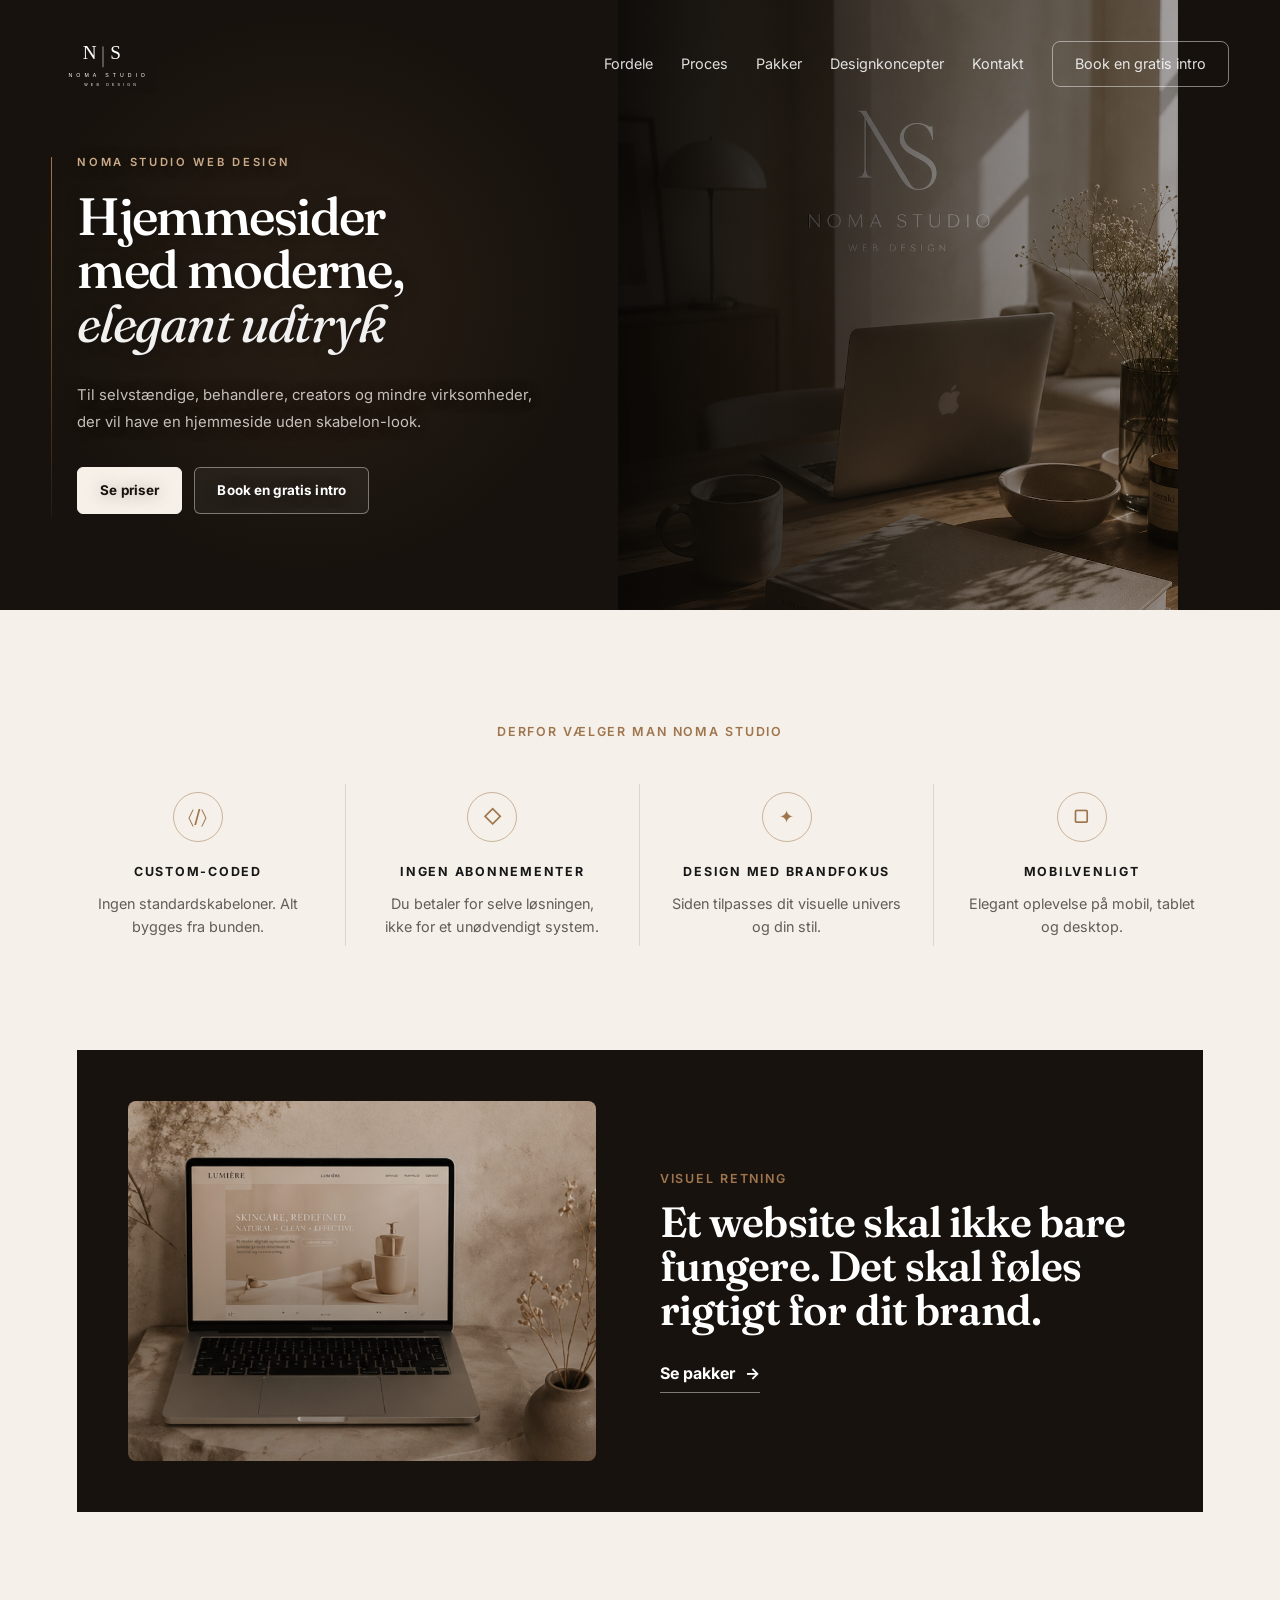
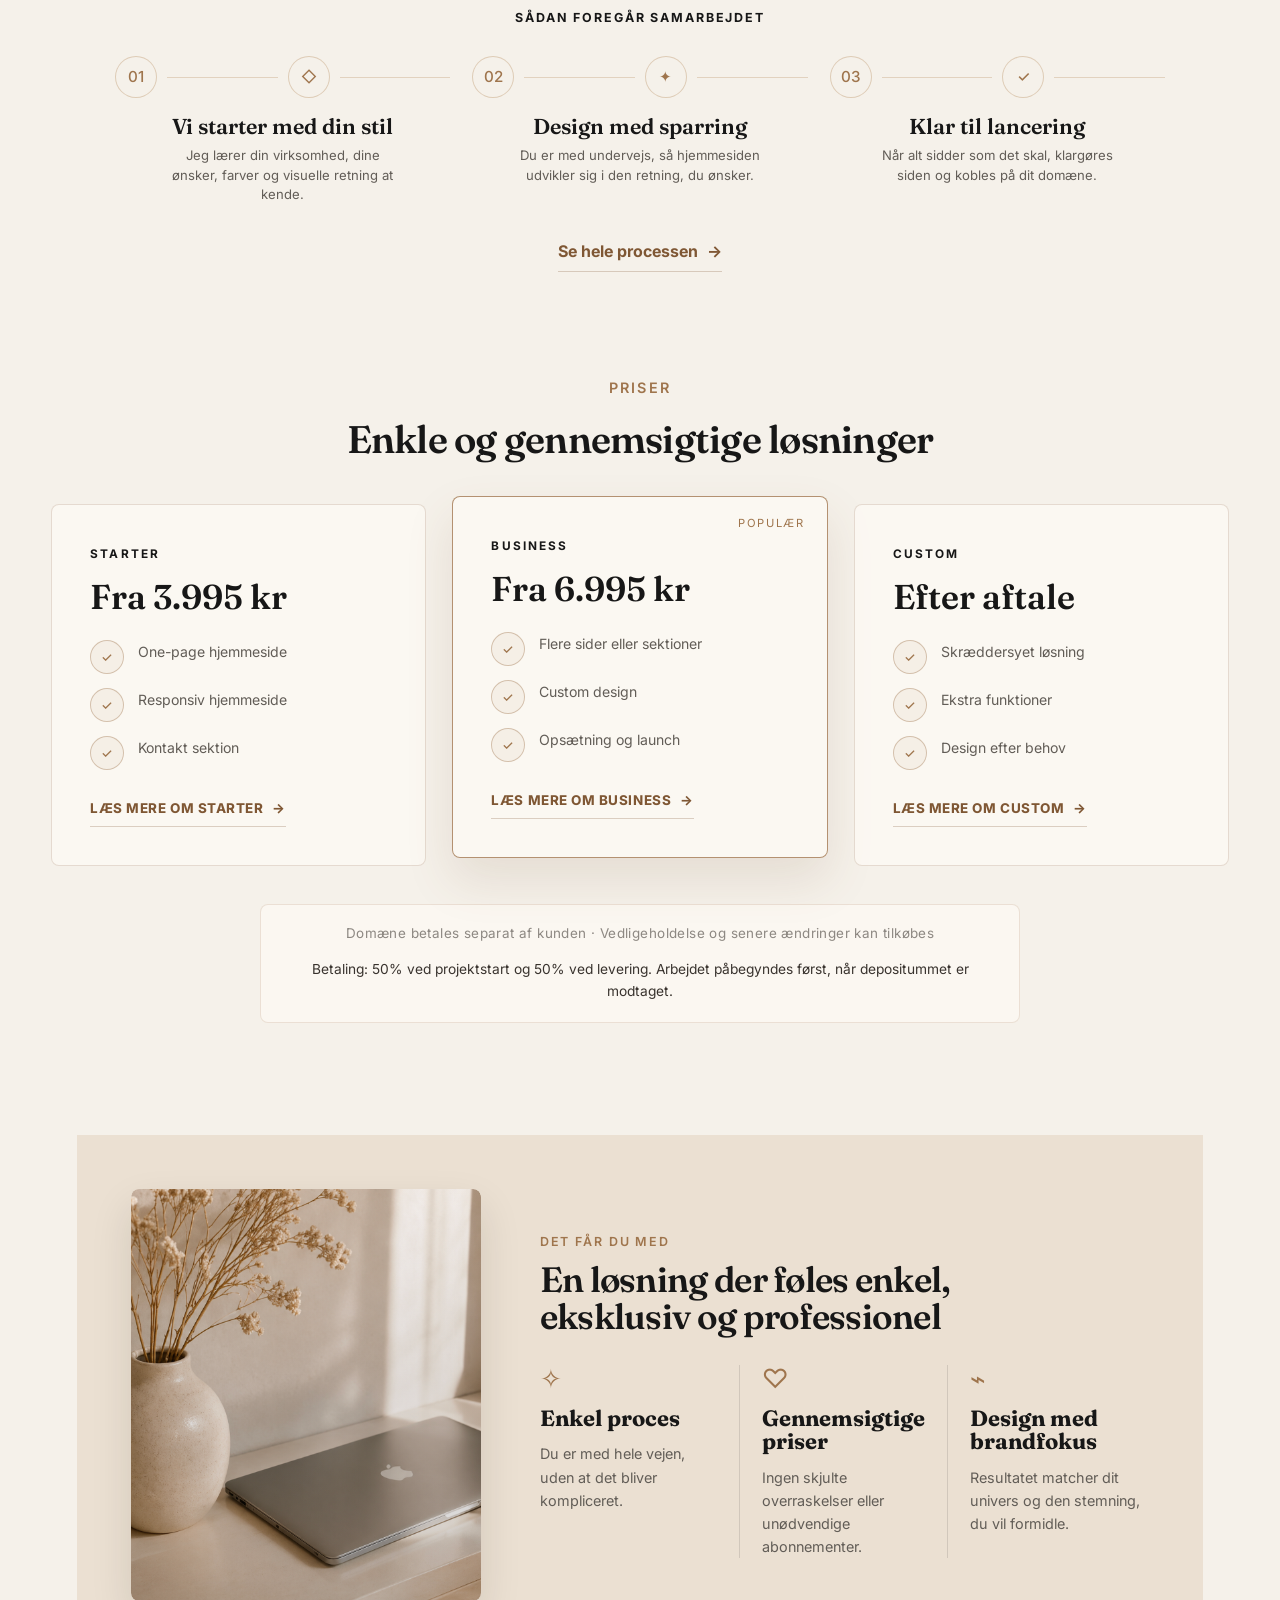
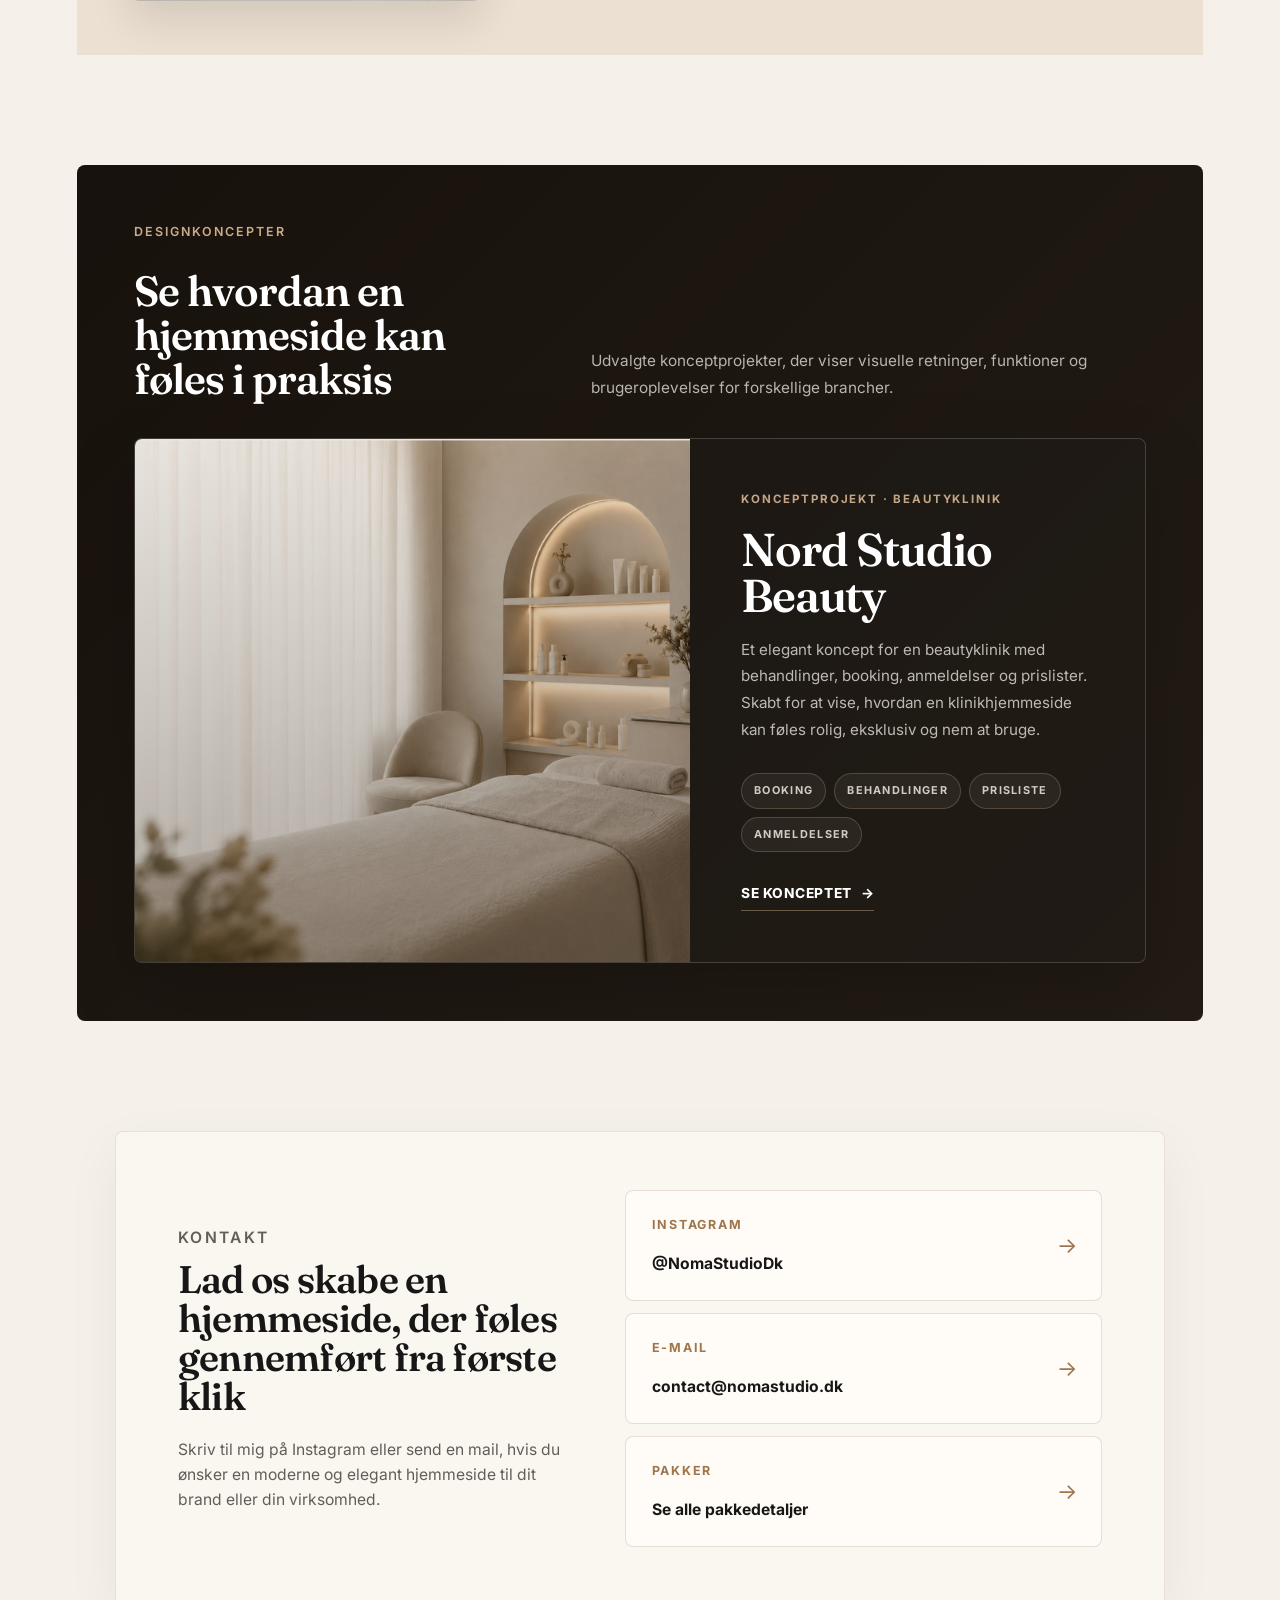
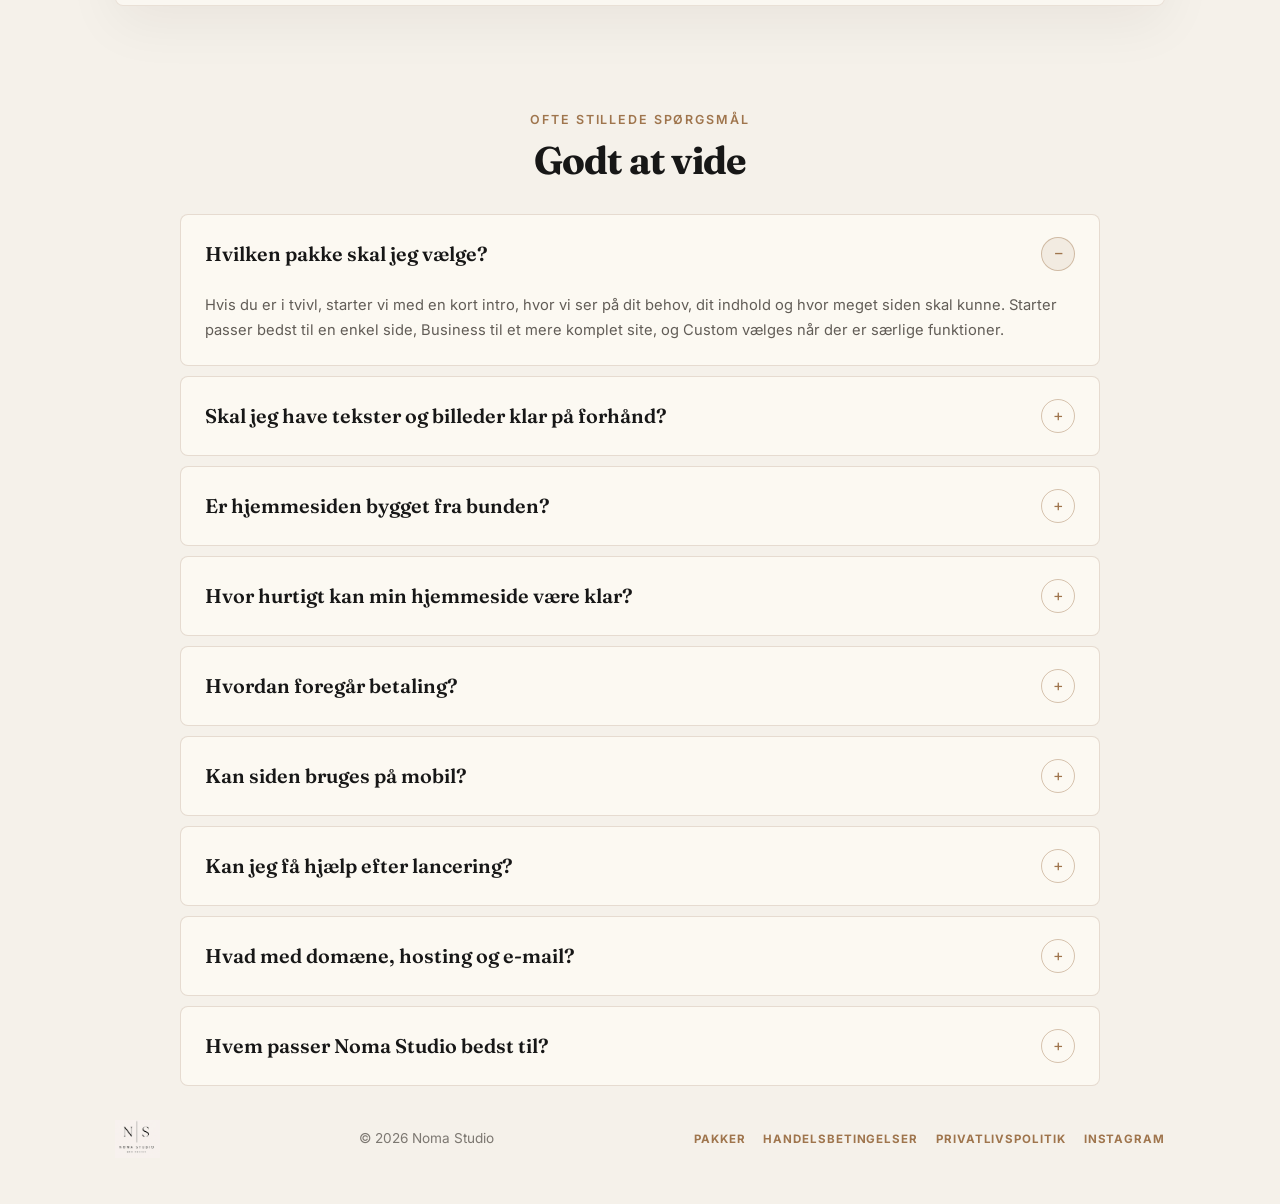
==== commit 9c60e986: "Add design concepts section" ====
--- a/index.html
+++ b/index.html
@@ -32,6 +32,7 @@
         <a href="#fordele">Fordele</a>
         <a href="proces.html">Proces</a>
         <a href="pakker.html">Pakker</a>
+        <a href="#designkoncepter">Designkoncepter</a>
         <a href="#kontakt">Kontakt</a>
         <a href="#kontakt" class="nav-btn">Book en gratis intro</a>
       </div>
@@ -222,6 +223,44 @@
           </div>
         </div>
       </div>
+    </section>
+
+    <section class="design-concepts reveal" id="designkoncepter">
+      <div class="concept-heading">
+        <p class="section-label">Designkoncepter</p>
+        <h2>Se hvordan en hjemmeside kan føles i praksis</h2>
+        <p>
+          Udvalgte konceptprojekter, der viser visuelle retninger, funktioner og
+          brugeroplevelser for forskellige brancher.
+        </p>
+      </div>
+
+      <article class="concept-card">
+        <a class="concept-media" href="concepts/beauty-klinik/" aria-label="Se Nord Studio Beauty koncept">
+          <img src="concepts/beauty-klinik/assets/nord-studio-hero.png" alt="Nord Studio Beauty koncept med elegant behandlingsrum og booking" />
+        </a>
+
+        <div class="concept-content">
+          <p class="concept-kicker">Konceptprojekt · Beautyklinik</p>
+          <h3>Nord Studio Beauty</h3>
+          <p>
+            Et elegant koncept for en beautyklinik med behandlinger, booking,
+            anmeldelser og prislister. Skabt for at vise, hvordan en klinikhjemmeside
+            kan føles rolig, eksklusiv og nem at bruge.
+          </p>
+
+          <ul class="concept-tags" aria-label="Konceptets funktioner">
+            <li>Booking</li>
+            <li>Behandlinger</li>
+            <li>Prisliste</li>
+            <li>Anmeldelser</li>
+          </ul>
+
+          <a class="concept-link" href="concepts/beauty-klinik/">
+            Se konceptet <span aria-hidden="true">→</span>
+          </a>
+        </div>
+      </article>
     </section>
 
     <section class="contact reveal" id="kontakt">
--- a/style.css
+++ b/style.css
@@ -768,6 +768,160 @@
   line-height: 1.6;
 }
 
+/* DESIGN CONCEPTS */
+.design-concepts {
+  width: min(88%, var(--max));
+  margin: 110px auto 0;
+  padding: clamp(34px, 4.5vw, 58px);
+  background:
+    linear-gradient(135deg, rgba(23, 18, 13, 0.98), rgba(36, 28, 21, 0.94)),
+    #17120d;
+  color: #fff;
+  border-radius: 8px;
+  overflow: hidden;
+}
+
+.concept-heading {
+  display: grid;
+  grid-template-columns: minmax(260px, 0.72fr) minmax(320px, 1fr);
+  gap: 28px 58px;
+  align-items: end;
+  margin-bottom: 36px;
+}
+
+.concept-heading .section-label {
+  grid-column: 1 / -1;
+  color: rgba(215, 181, 145, 0.94);
+}
+
+.concept-heading h2 {
+  font-family: "Fraunces", serif;
+  font-size: clamp(2.05rem, 3.3vw, 3.15rem);
+  line-height: 1.04;
+  letter-spacing: -0.025em;
+  font-weight: 600;
+}
+
+.concept-heading > p:not(.section-label) {
+  color: rgba(245, 241, 234, 0.72);
+  font-size: 0.96rem;
+  line-height: 1.75;
+  max-width: 520px;
+}
+
+.concept-card {
+  display: grid;
+  grid-template-columns: minmax(360px, 1fr) minmax(320px, 0.82fr);
+  gap: 0;
+  min-height: 430px;
+  border: 1px solid rgba(245, 241, 234, 0.14);
+  border-radius: 8px;
+  background: rgba(245, 241, 234, 0.055);
+  overflow: hidden;
+  box-shadow: 0 28px 70px rgba(0, 0, 0, 0.18);
+}
+
+.concept-media {
+  position: relative;
+  min-height: 430px;
+  overflow: hidden;
+}
+
+.concept-media::after {
+  content: "";
+  position: absolute;
+  inset: 0;
+  background: linear-gradient(180deg, rgba(23, 18, 13, 0.02), rgba(23, 18, 13, 0.28));
+  pointer-events: none;
+}
+
+.concept-media img {
+  height: 100%;
+  object-fit: cover;
+  object-position: center;
+  filter: saturate(0.9) sepia(0.08) brightness(0.92);
+  transition: transform 0.45s ease, filter 0.45s ease;
+}
+
+.concept-card:hover .concept-media img {
+  transform: scale(1.035);
+  filter: saturate(0.96) sepia(0.06) brightness(0.98);
+}
+
+.concept-content {
+  display: flex;
+  flex-direction: column;
+  padding: clamp(32px, 4vw, 52px);
+  background: rgba(12, 10, 8, 0.42);
+}
+
+.concept-kicker {
+  text-transform: uppercase;
+  letter-spacing: 0.16em;
+  color: rgba(215, 181, 145, 0.9);
+  font-size: 0.72rem;
+  font-weight: 700;
+  margin-bottom: 18px;
+}
+
+.concept-content h3 {
+  font-family: "Fraunces", serif;
+  font-size: clamp(2.15rem, 3.6vw, 3.35rem);
+  line-height: 1;
+  letter-spacing: -0.025em;
+  font-weight: 600;
+  margin-bottom: 18px;
+}
+
+.concept-content > p:not(.concept-kicker) {
+  color: rgba(245, 241, 234, 0.74);
+  font-size: 0.95rem;
+  line-height: 1.75;
+}
+
+.concept-tags {
+  list-style: none;
+  display: flex;
+  flex-wrap: wrap;
+  gap: 8px;
+  margin: 30px 0;
+}
+
+.concept-tags li {
+  padding: 8px 12px;
+  border: 1px solid rgba(215, 181, 145, 0.24);
+  border-radius: 999px;
+  color: rgba(245, 241, 234, 0.82);
+  background: rgba(245, 241, 234, 0.055);
+  font-size: 0.68rem;
+  font-weight: 700;
+  letter-spacing: 0.12em;
+  text-transform: uppercase;
+}
+
+.concept-link {
+  display: inline-flex;
+  align-items: center;
+  gap: 9px;
+  width: fit-content;
+  margin-top: auto;
+  padding-bottom: 6px;
+  color: #fff;
+  border-bottom: 1px solid rgba(215, 181, 145, 0.42);
+  font-size: 0.86rem;
+  font-weight: 750;
+  letter-spacing: 0.04em;
+  text-transform: uppercase;
+}
+
+.concept-link span {
+  transition: transform 0.22s ease;
+}
+
+.concept-link:hover span {
+  transform: translateX(4px);
+}
+
 /* FAQ */
 .faq {
   width: min(92%, 920px);
@@ -1439,6 +1593,8 @@
 
   .benefit-grid,
   .visual-break,
+  .concept-heading,
+  .concept-card,
   .process-timeline,
   .pricing-grid,
   .mini-values,
@@ -1472,6 +1628,15 @@
   .visual-break-image,
   .visual-break-image img {
     min-height: 300px;
+  }
+
+  .design-concepts {
+    width: min(92%, var(--max));
+  }
+
+  .concept-card,
+  .concept-media {
+    min-height: 360px;
   }
 
   .mini-value {
@@ -1761,6 +1926,59 @@
     margin-bottom: 20px;
   }
 
+  .design-concepts {
+    margin-top: 58px;
+    padding: 28px;
+  }
+
+  .concept-heading {
+    gap: 14px;
+    margin-bottom: 24px;
+  }
+
+  .concept-heading h2 {
+    font-size: clamp(1.65rem, 7vw, 2.1rem);
+  }
+
+  .concept-heading > p:not(.section-label) {
+    font-size: 0.86rem;
+    line-height: 1.6;
+  }
+
+  .concept-card,
+  .concept-media {
+    min-height: 0;
+  }
+
+  .concept-media img {
+    height: auto;
+    min-height: 240px;
+    aspect-ratio: 4 / 3;
+  }
+
+  .concept-content {
+    padding: 24px;
+  }
+
+  .concept-kicker {
+    font-size: 0.62rem;
+    letter-spacing: 0.13em;
+    margin-bottom: 12px;
+  }
+
+  .concept-content h3 {
+    font-size: clamp(1.8rem, 8vw, 2.25rem);
+  }
+
+  .concept-content > p:not(.concept-kicker) {
+    font-size: 0.86rem;
+    line-height: 1.58;
+  }
+
+  .concept-tags {
+    margin: 22px 0;
+  }
+
   .process {
     padding: 54px 0 34px;
   }
@@ -2453,4 +2671,44 @@
   .visual-break-image img {
     min-height: 240px;
   }
-}
+
+  .design-concepts {
+    margin-top: 46px;
+    padding: 22px;
+  }
+
+  .concept-heading {
+    margin-bottom: 18px;
+  }
+
+  .concept-heading h2 {
+    font-size: clamp(1.42rem, 6vw, 1.75rem);
+  }
+
+  .concept-media img {
+    min-height: 210px;
+    aspect-ratio: 1 / 1;
+  }
+
+  .concept-content {
+    padding: 22px 18px;
+  }
+
+  .concept-content h3 {
+    font-size: 1.72rem;
+  }
+
+  .concept-tags {
+    gap: 6px;
+  }
+
+  .concept-tags li {
+    padding: 7px 9px;
+    font-size: 0.58rem;
+    letter-spacing: 0.09em;
+  }
+
+  .concept-link {
+    font-size: 0.72rem;
+  }
+}
